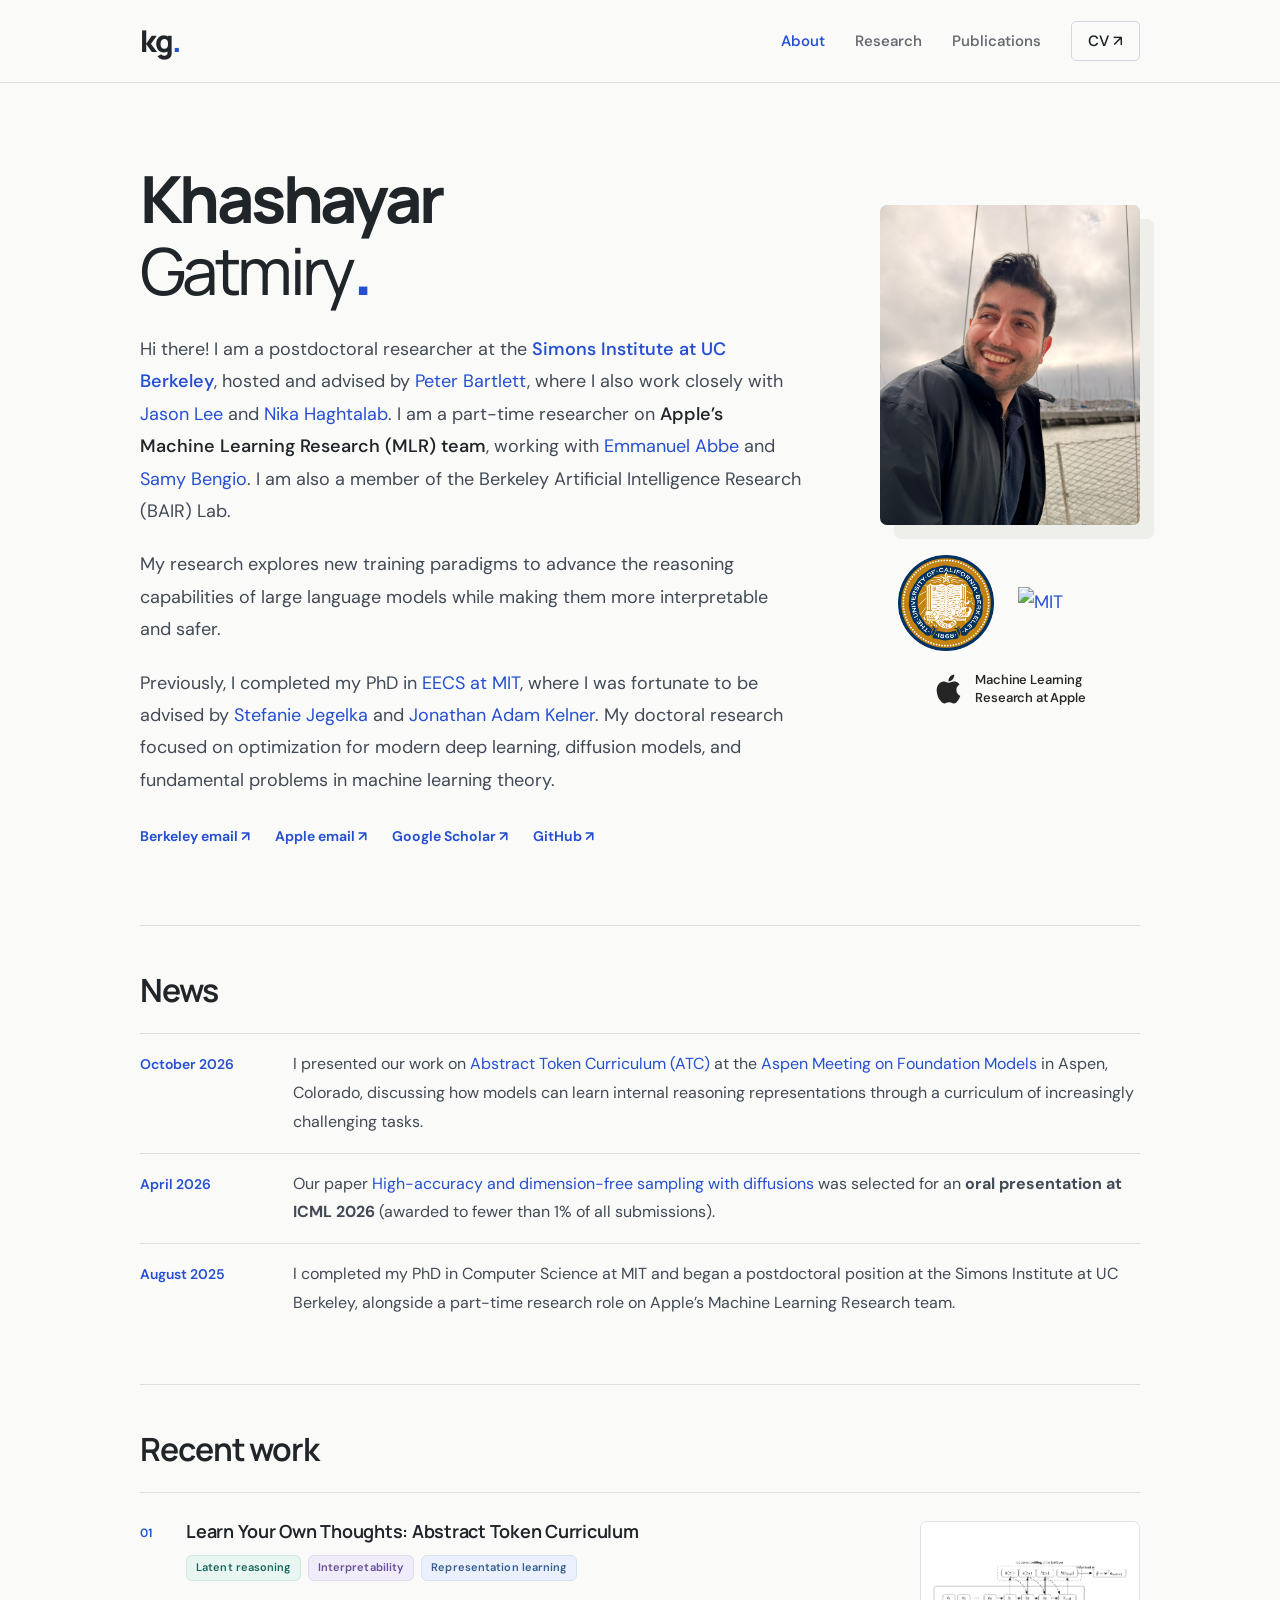
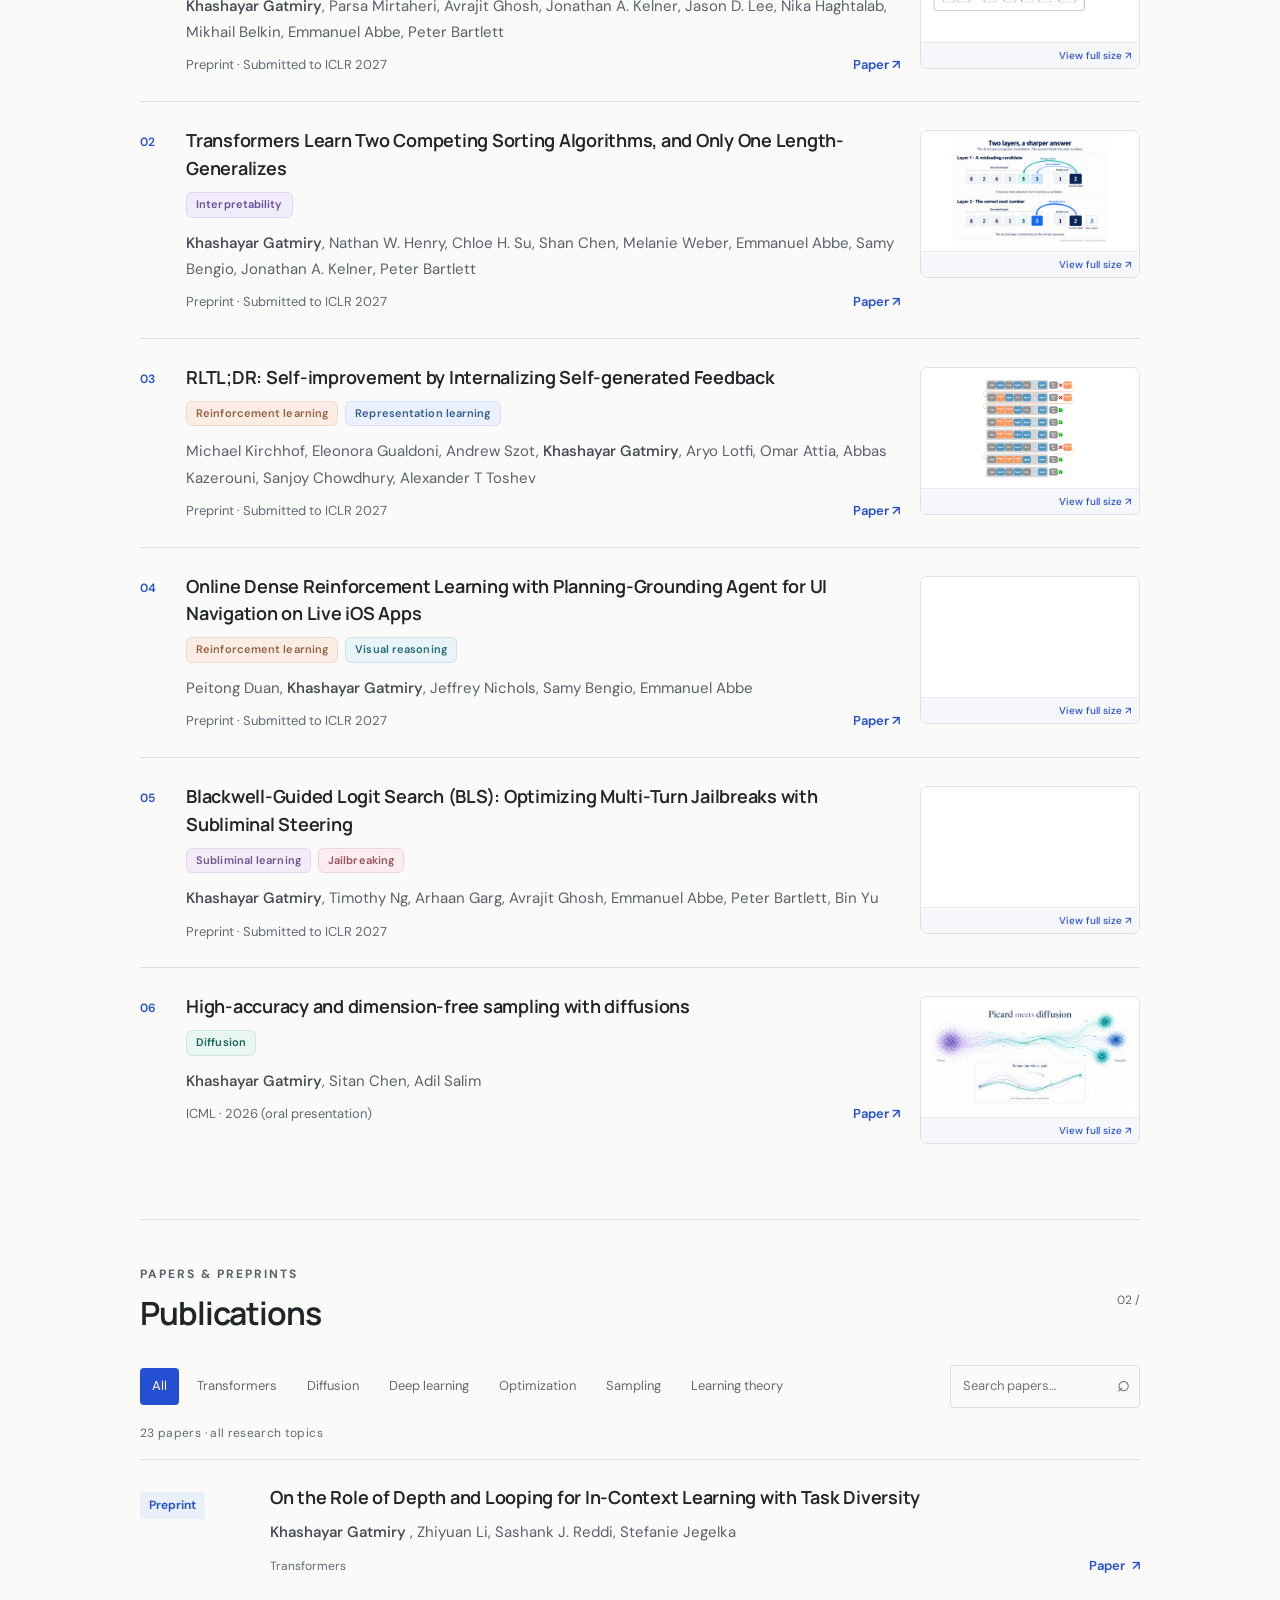
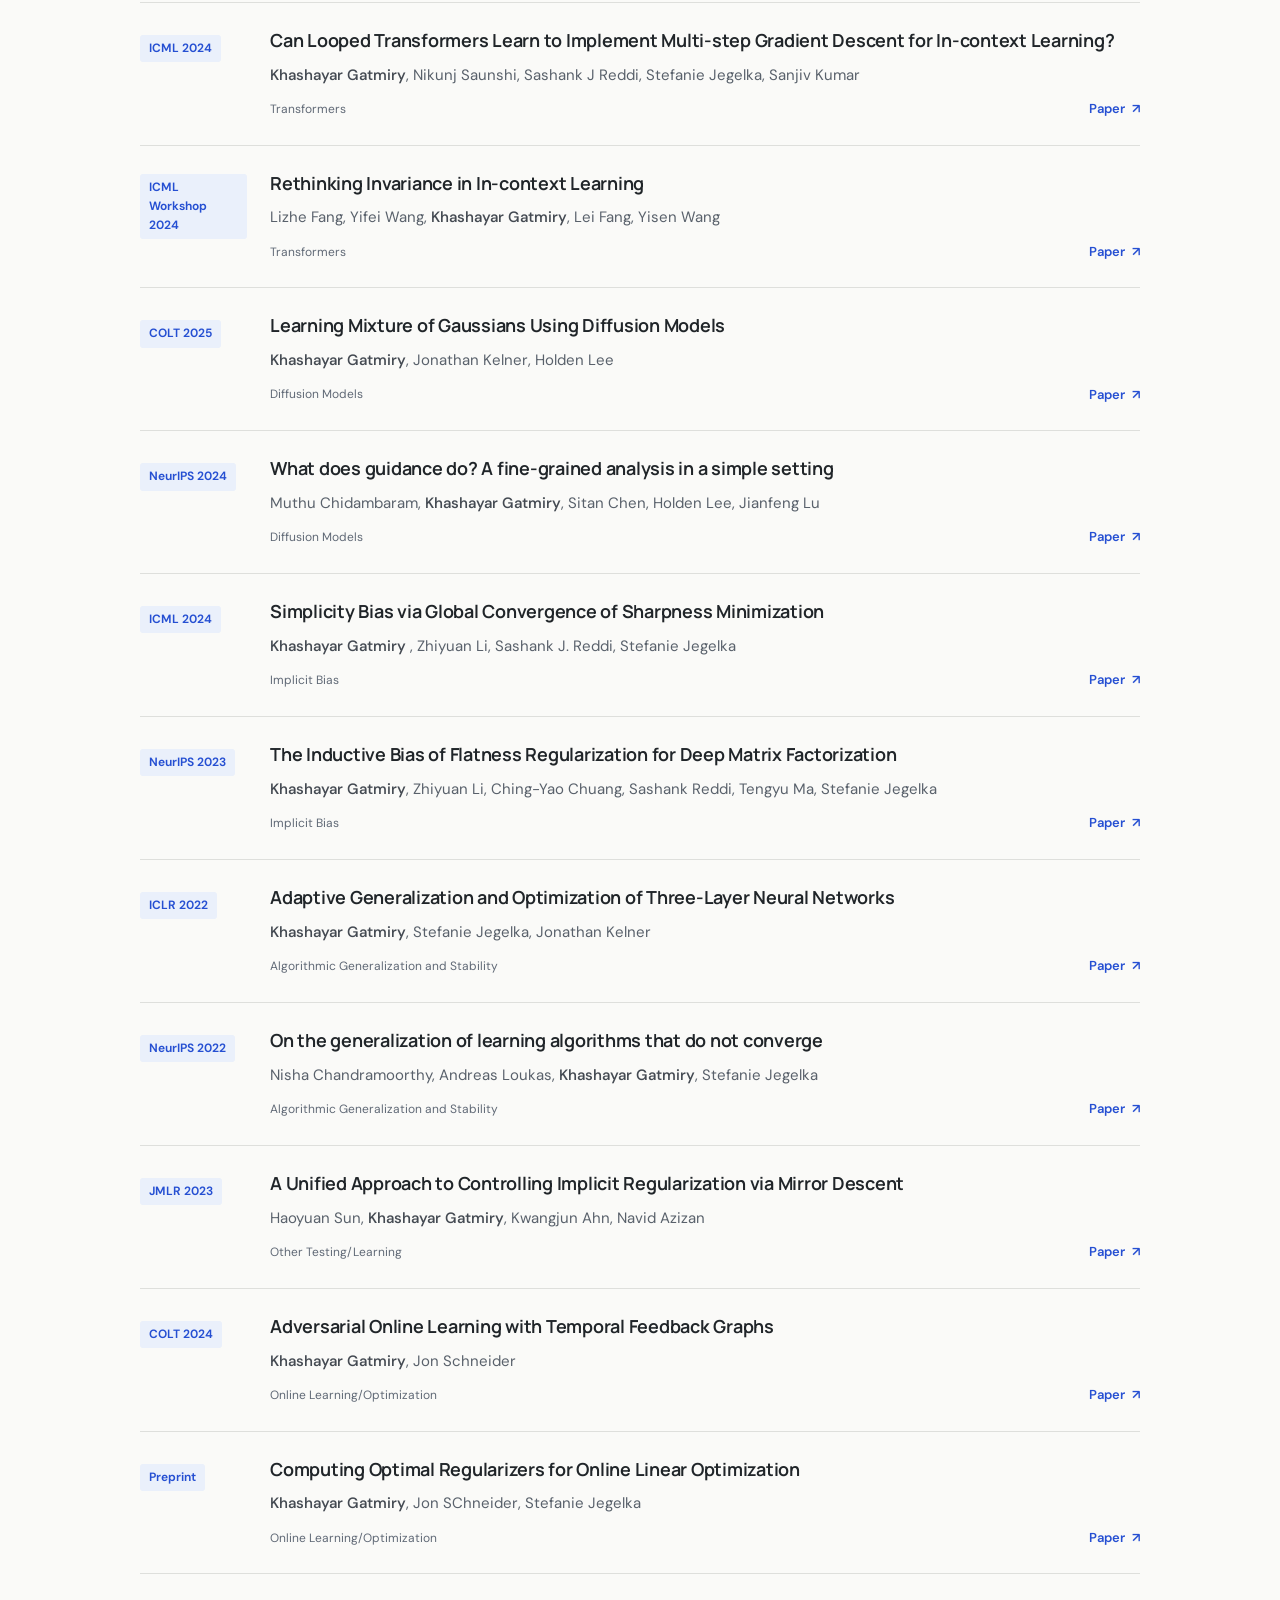
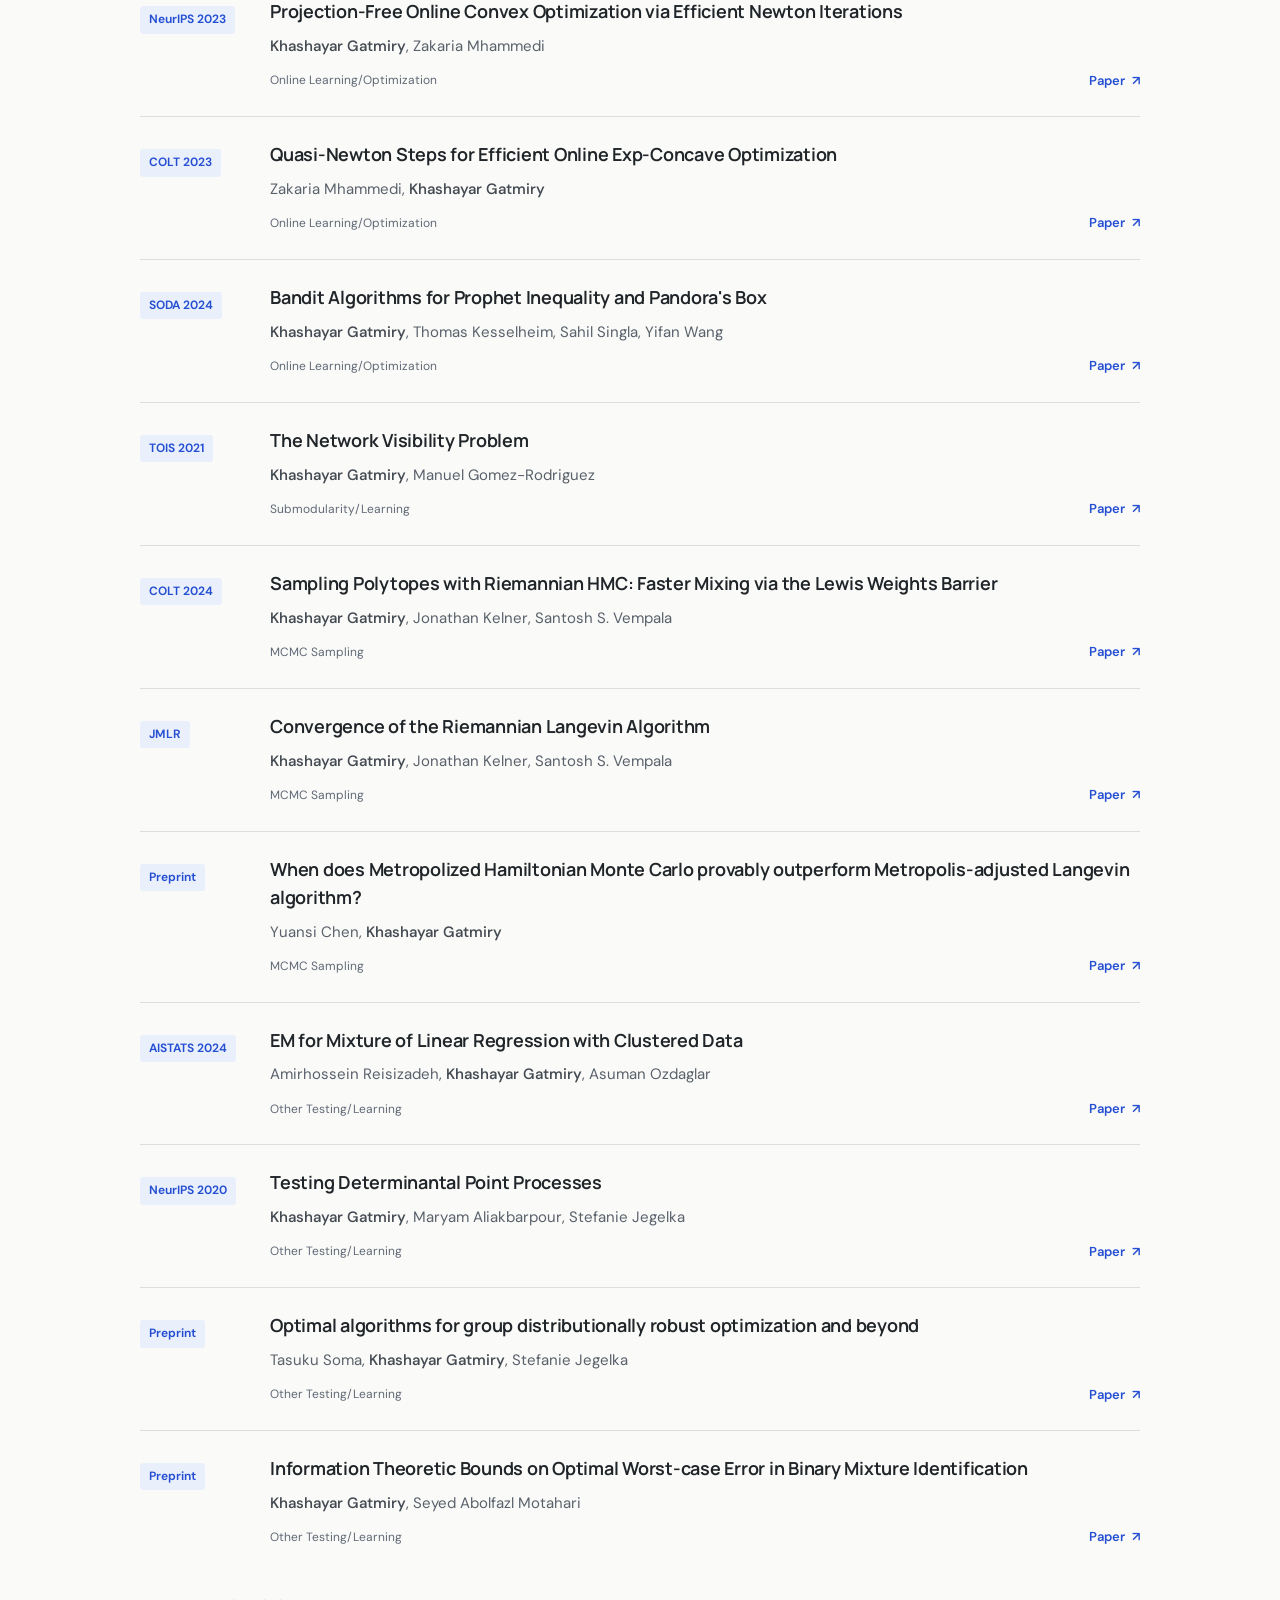
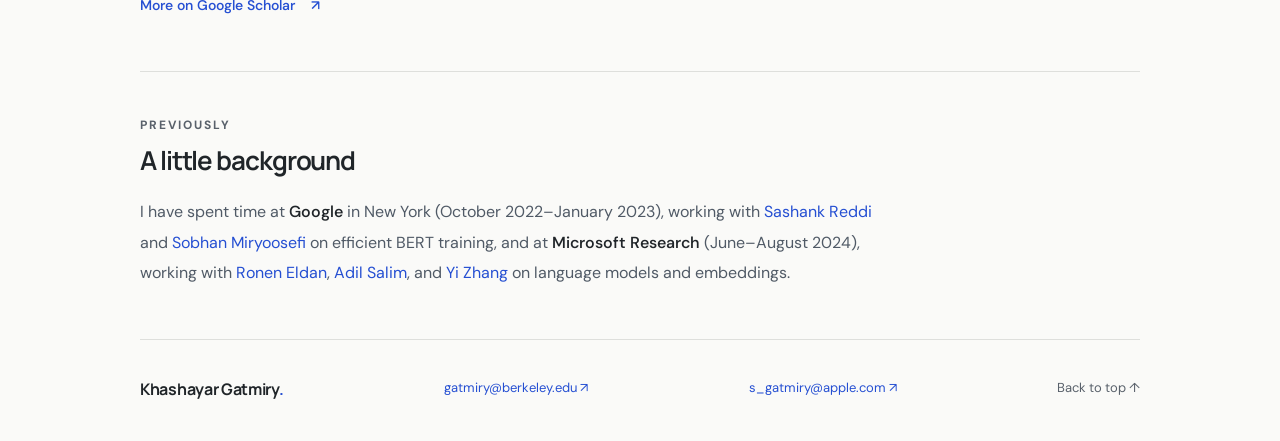
==== index.html @ f987fa4f "Use uploaded Berkeley seal with MIT and Apple affiliation logos" ====
<!doctype html>
<html lang="en"><head><meta charset="utf-8"><meta name="viewport" content="width=device-width,initial-scale=1"><title>Khashayar Gatmiry — Research</title><meta name="description" content="Khashayar Gatmiry — research in deep learning, transformers, sampling, and optimization."><meta name="theme-color" content="#fafaf8"><meta property="og:title" content="Khashayar Gatmiry"><meta property="og:description" content="Deep learning, sampling, and optimization."><meta property="og:type" content="website"><link rel="canonical" href="https://gatmiry.github.io/"><link rel="icon" href="assets/favicon.svg" type="image/svg+xml"><link rel="stylesheet" href="assets/style.css?v=20261101-berkeley-seal"><script src="assets/site.js?v=20261031-paper-dialog" defer></script></head>
<body><a class="skip" href="#main">Skip to content</a><header class="site-header"><div class="nav-wrap"><a class="wordmark" href="#about" aria-label="Khashayar Gatmiry home">kg<span>.</span></a><nav aria-label="Main navigation"><a class="nav-link active" href="#about">About</a><a class="nav-link" href="#research">Research</a><a class="nav-link" href="#publications">Publications</a><a class="cv-nav" href="pdfs/CV.pdf" target="_blank" rel="noopener">CV <span aria-hidden="true">↗</span></a></nav></div></header>
<main id="main"><section class="intro" id="about"><div class="intro-copy"><h1>Khashayar<br><span>Gatmiry</span><span class="name-dot">.</span></h1><p>Hi there! I am a postdoctoral researcher at the <strong><a href="https://simons.berkeley.edu/" target="_blank" rel="noopener">Simons Institute at UC Berkeley</a></strong>, hosted and advised by <a href="https://www.stat.berkeley.edu/~bartlett/" target="_blank" rel="noopener">Peter Bartlett</a>, where I also work closely with <a href="https://jasondlee88.github.io/" target="_blank" rel="noopener">Jason Lee</a> and <a href="https://nika-haghtalab.com/" target="_blank" rel="noopener">Nika Haghtalab</a>. I am a part-time researcher on <strong>Apple’s Machine Learning Research (MLR) team</strong>, working with <a href="https://abbelab.ai/" target="_blank" rel="noopener">Emmanuel Abbe</a> and <a href="https://bengio.abracadoudou.com/" target="_blank" rel="noopener">Samy Bengio</a>. I am also a member of the Berkeley Artificial Intelligence Research (BAIR) Lab.</p><p>My research explores new training paradigms to advance the reasoning capabilities of large language models while making them more interpretable and safer.</p><p>Previously, I completed my PhD in <a href="https://www.csail.mit.edu/">EECS at MIT</a>, where I was fortunate to be advised by <a href="https://people.csail.mit.edu/stefje/">Stefanie Jegelka</a> and <a href="https://people.csail.mit.edu/kelner/">Jonathan Adam Kelner</a>. My doctoral research focused on optimization for modern deep learning, diffusion models, and fundamental problems in machine learning theory.</p><div class="socials"><a href="mailto:gatmiry@berkeley.edu">Berkeley email ↗</a><a href="mailto:s_gatmiry@apple.com">Apple email ↗</a><a href="https://scholar.google.com/citations?user=w8XocYQAAAAJ&amp;hl=en" target="_blank" rel="noopener">Google Scholar ↗</a><a href="https://github.com/gatmiry" target="_blank" rel="noopener">GitHub ↗</a></div></div><aside class="portrait-block"><div class="portrait-frame"><img src="assets/portrait-new.jpeg" alt="Khashayar Gatmiry" width="1536" height="2048" fetchpriority="high"></div><div class="affiliation-logos" aria-label="Research affiliations"><div class="academic-logos"><a class="affiliation-berkeley-seal" href="https://www.berkeley.edu/" target="_blank" rel="noopener" aria-label="University of California, Berkeley"><img src="assets/berkeley-seal.png" alt="University of California, Berkeley seal" loading="lazy" decoding="async"></a><a class="affiliation-mit" href="https://www.mit.edu/" target="_blank" rel="noopener" aria-label="Massachusetts Institute of Technology"><img src="https://brand.mit.edu/sites/default/files/2023-08/MIT-logo-downloads.png" alt="MIT" loading="lazy" decoding="async"></a></div><a class="affiliation-apple" href="https://machinelearning.apple.com/" target="_blank" rel="noopener" aria-label="Apple Machine Learning Research"><svg aria-hidden="true" viewBox="0 0 24 24"><path d="M12.152 6.896c-.948 0-2.415-1.078-3.96-1.04-2.04.027-3.91 1.183-4.961 3.014-2.117 3.675-.546 9.103 1.519 12.09 1.013 1.454 2.208 3.09 3.792 3.039 1.52-.065 2.09-.987 3.935-.987 1.831 0 2.35.987 3.96.948 1.637-.026 2.676-1.48 3.676-2.948 1.156-1.688 1.636-3.325 1.662-3.415-.039-.013-3.182-1.221-3.22-4.857-.026-3.04 2.48-4.494 2.597-4.559-1.429-2.09-3.623-2.324-4.39-2.376-2-.156-3.675 1.09-4.61 1.09zM15.53 3.83c.843-1.012 1.4-2.427 1.245-3.83-1.207.052-2.662.805-3.532 1.818-.78.896-1.454 2.338-1.273 3.714 1.338.104 2.715-.688 3.559-1.701"/></svg><span>Machine Learning<br>Research at Apple</span></a></div></aside></section>
<section id="news" class="publications-section news-section" aria-labelledby="news-title"><div class="section-heading"><h2 id="news-title">News</h2></div><ul class="news-list"><li><time datetime="2026-10">October 2026</time><p>I presented our work on <a href="https://arxiv.org/abs/2609.19717" target="_blank" rel="noopener">Abstract Token Curriculum (ATC)</a> at the <a href="https://math.mit.edu/~rigollet/Aspen26/" target="_blank" rel="noopener">Aspen Meeting on Foundation Models</a> in Aspen, Colorado, discussing how models can learn internal reasoning representations through a curriculum of increasingly challenging tasks.</p></li><li><time datetime="2026-04">April 2026</time><p>Our paper <a href="https://arxiv.org/abs/2601.10708" target="_blank" rel="noopener">High-accuracy and dimension-free sampling with diffusions</a> was selected for an <strong>oral presentation at ICML 2026</strong> (awarded to fewer than 1% of all submissions).</p></li><li><time datetime="2025-08">August 2025</time><p>I completed my PhD in Computer Science at MIT and began a postdoctoral position at the Simons Institute at UC Berkeley, alongside a part-time research role on Apple’s Machine Learning Research team.</p></li></ul></section>
<section id="recent-work" class="publications-section recent-work" aria-labelledby="recent-title"><div class="section-heading"><h2 id="recent-title">Recent work</h2></div><div class="recent-list"><article class="recent-item recent-item-with-figure"><span class="recent-number" aria-hidden="true">01</span><div><h3><a href="https://arxiv.org/abs/2609.19717" target="_blank" rel="noopener">Learn Your Own Thoughts: Abstract Token Curriculum</a></h3><ul class="research-tags" aria-label="Research topics"><li class="research-tag research-tag-latent">Latent reasoning</li><li class="research-tag research-tag-interpretability">Interpretability</li><li class="research-tag research-tag-representation">Representation learning</li></ul><p class="authors"><strong>Khashayar Gatmiry</strong>, Parsa Mirtaheri, Avrajit Ghosh, Jonathan A. Kelner, Jason D. Lee, Nika Haghtalab, Mikhail Belkin, Emmanuel Abbe, Peter Bartlett</p><div class="paper-meta"><span>Preprint · Submitted to ICLR 2027</span><a class="paper-link" href="https://arxiv.org/abs/2609.19717" target="_blank" rel="noopener" aria-label="Read Learn Your Own Thoughts: Abstract Token Curriculum">Paper ↗</a></div></div><figure class="recent-figure"><a data-paper-dialog="atc-dialog" aria-haspopup="dialog" aria-controls="atc-dialog" class="recent-figure-link" href="assets/papers/atc-overview.png" target="_blank" rel="noopener" aria-label="Expand the Abstract Token Curriculum diagram and read the abstract"><img src="assets/papers/atc-overview.png" alt="Abstract Token Curriculum architecture: input embeddings feed a sequence of abstract tokens, with last-layer hidden embeddings passed between reasoning steps and a final linear prediction head." width="1772" height="514" loading="lazy" decoding="async"></a><figcaption><span>Abstract Token Curriculum · Method overview</span><a data-paper-dialog="atc-dialog" aria-haspopup="dialog" aria-controls="atc-dialog" href="assets/papers/atc-overview.png" target="_blank" rel="noopener">View full size ↗</a></figcaption></figure></article>
<article class="recent-item recent-item-with-figure"><span class="recent-number" aria-hidden="true">02</span><div><h3><a href="https://arxiv.org/abs/2610.26974" target="_blank" rel="noopener">Transformers Learn Two Competing Sorting Algorithms, and Only One Length-Generalizes</a></h3><ul class="research-tags" aria-label="Research topics"><li class="research-tag research-tag-interpretability">Interpretability</li></ul><p class="authors"><strong>Khashayar Gatmiry</strong>, Nathan W. Henry, Chloe H. Su, Shan Chen, Melanie Weber, Emmanuel Abbe, Samy Bengio, Jonathan A. Kelner, Peter Bartlett</p><div class="paper-meta"><span>Preprint · Submitted to ICLR 2027</span><a class="paper-link" href="https://arxiv.org/abs/2610.26974" target="_blank" rel="noopener" aria-label="Read Transformers Learn Two Competing Sorting Algorithms, and Only One Length-Generalizes">Paper ↗</a></div></div><figure class="recent-figure"><a class="recent-figure-link" href="assets/papers/sorting-attention.png" data-paper-dialog="sorting-dialog" aria-haspopup="dialog" aria-controls="sorting-dialog" aria-label="Expand the sorting attention illustration and read about this work"><img src="assets/papers/sorting-attention.png" width="1536" height="1024" loading="lazy" decoding="async" alt="Two-layer sorting attention: the first layer favors 5 while also attending to 3; the second layer concentrates on 3, the correct next number."></a><figcaption><a href="assets/papers/sorting-attention.png" data-paper-dialog="sorting-dialog" aria-haspopup="dialog" aria-controls="sorting-dialog">View full size ↗</a></figcaption></figure></article>
<article class="recent-item recent-item-with-figure"><span class="recent-number" aria-hidden="true">03</span><div><h3><a href="https://arxiv.org/abs/2609.37633" target="_blank" rel="noopener">RLTL;DR: Self-improvement by Internalizing Self-generated Feedback</a></h3><ul class="research-tags" aria-label="Research topics"><li class="research-tag research-tag-rl">Reinforcement learning</li><li class="research-tag research-tag-representation">Representation learning</li></ul><p class="authors">Michael Kirchhof, Eleonora Gualdoni, Andrew Szot, <strong>Khashayar Gatmiry</strong>, Aryo Lotfi, Omar Attia, Abbas Kazerouni, Sanjoy Chowdhury, Alexander T Toshev</p><div class="paper-meta"><span>Preprint · Submitted to ICLR 2027</span><a class="paper-link" href="https://arxiv.org/abs/2609.37633" target="_blank" rel="noopener" aria-label="Read RLTL;DR: Self-improvement by Internalizing Self-generated Feedback">Paper ↗</a></div></div><figure class="recent-figure"><a class="recent-figure-link" href="assets/papers/rltldr-overview.png" data-paper-dialog="rltldr-dialog" aria-haspopup="dialog" aria-controls="rltldr-dialog" aria-label="Expand the RLTL;DR figure and read about this work"><img src="assets/papers/rltldr-overview.png" width="1224" height="1274" loading="lazy" decoding="async" alt="An agent retries a task, writes short insights after failed attempts, reuses those insights, and eventually succeeds without them."></a><figcaption><a href="assets/papers/rltldr-overview.png" data-paper-dialog="rltldr-dialog" aria-haspopup="dialog" aria-controls="rltldr-dialog">View full size ↗</a></figcaption></figure></article>
<article class="recent-item recent-item-with-figure"><span class="recent-number" aria-hidden="true">04</span><div><h3><a href="https://arxiv.org/abs/2610.39264" target="_blank" rel="noopener">Online Dense Reinforcement Learning with Planning-Grounding Agent for UI Navigation on Live iOS Apps</a></h3><ul class="research-tags" aria-label="Research topics"><li class="research-tag research-tag-rl">Reinforcement learning</li><li class="research-tag research-tag-visual">Visual reasoning</li></ul><p class="authors">Peitong Duan, <strong>Khashayar Gatmiry</strong>, Jeffrey Nichols, Samy Bengio, Emmanuel Abbe</p><div class="paper-meta"><span>Preprint · Submitted to ICLR 2027</span><a class="paper-link" href="https://arxiv.org/abs/2610.39264" target="_blank" rel="noopener" aria-label="Read Online Dense Reinforcement Learning with Planning-Grounding Agent for UI Navigation on Live iOS Apps">Paper ↗</a></div></div><figure class="recent-figure"><a class="recent-figure-link" href="assets/papers/uinavbench-success-rates.webp" data-paper-dialog="uinav-dialog" aria-haspopup="dialog" aria-controls="uinav-dialog" aria-label="Expand the UINavBench chart and read about UI Navigation"><img src="assets/papers/uinavbench-success-rates.webp" width="1774" height="887" loading="lazy" decoding="async" alt="UINavBench success rates: SFT 16.7%, terminal-only PPO 17.6%, dense-reward PPO 25.5%, and GiGPPO 30.4%, alongside external baselines."></a><figcaption><a href="assets/papers/uinavbench-success-rates.webp" data-paper-dialog="uinav-dialog" aria-haspopup="dialog" aria-controls="uinav-dialog">View full size ↗</a></figcaption></figure></article>
<article class="recent-item recent-item-with-figure"><span class="recent-number" aria-hidden="true">05</span><div><h3>Blackwell-Guided Logit Search (BLS): Optimizing Multi-Turn Jailbreaks with Subliminal Steering</h3><ul class="research-tags" aria-label="Research topics"><li class="research-tag research-tag-subliminal">Subliminal learning</li><li class="research-tag research-tag-jailbreaking">Jailbreaking</li></ul><p class="authors"><strong>Khashayar Gatmiry</strong>, Timothy Ng, Arhaan Garg, Avrajit Ghosh, Emmanuel Abbe, Peter Bartlett, Bin Yu</p><div class="paper-meta"><span>Preprint · Submitted to ICLR 2027</span></div></div><figure class="recent-figure"><a class="recent-figure-link" href="assets/papers/bls-overview.webp" data-paper-dialog="bls-dialog" aria-haspopup="dialog" aria-controls="bls-dialog" aria-label="Expand the BLS illustration and read about this work"><img src="assets/papers/bls-overview.webp" width="1672" height="941" loading="lazy" decoding="async" alt="Blackwell-Guided Logit Search overview: candidate sentences, target-model logit probes, adaptive selection across objectives, and conversation construction."></a><figcaption><a href="assets/papers/bls-overview.webp" data-paper-dialog="bls-dialog" aria-haspopup="dialog" aria-controls="bls-dialog">View full size ↗</a></figcaption></figure></article><article class="recent-item recent-item-with-figure"><span class="recent-number" aria-hidden="true">06</span><div><h3><a href="https://arxiv.org/abs/2601.10708" target="_blank" rel="noopener">High-accuracy and dimension-free sampling with diffusions</a></h3><ul class="research-tags" aria-label="Research topics"><li class="research-tag research-tag-latent">Diffusion</li></ul><p class="authors"><strong>Khashayar Gatmiry</strong>, Sitan Chen, Adil Salim</p><div class="paper-meta"><span>ICML · 2026 (oral presentation)</span><a class="paper-link" href="https://arxiv.org/abs/2601.10708" target="_blank" rel="noopener">Paper ↗</a></div></div><figure class="recent-figure"><a class="recent-figure-link" href="assets/papers/picard-diffusion.webp" data-paper-dialog="picard-dialog" aria-haspopup="dialog" aria-controls="picard-dialog" aria-label="Expand the Picard diffusion illustration and read about this work"><img src="assets/papers/picard-diffusion.webp" width="1774" height="887" loading="lazy" decoding="async" alt="Picard meets diffusion: noise evolves toward samples, with an inset illustrating iterative refinement of a path using low-degree polynomial collocation."></a><figcaption><a href="assets/papers/picard-diffusion.webp" data-paper-dialog="picard-dialog" aria-haspopup="dialog" aria-controls="picard-dialog">View full size ↗</a></figcaption></figure></article></div></section>
<!-- Research interests temporarily hidden
<section id="research" class="research-section"><div class="section-heading"><div><p class="eyebrow">WHAT I WORK ON</p><h2>Research interests</h2></div><span class="section-number" aria-hidden="true">01 /</span></div><div class="interests"><a href="#publications" data-filter-link="Transformers"><span class="interest-num">01</span><h3>Transformers &amp;<br>in-context learning</h3><p>Depth, looping, and the algorithms learned by language models.</p><span class="interest-arrow" aria-hidden="true">↗</span></a><a href="#publications" data-filter-link="Deep learning"><span class="interest-num">02</span><h3>Optimization &amp;<br>learning theory</h3><p>Implicit bias, generalization, and the geometry of training.</p><span class="interest-arrow" aria-hidden="true">↗</span></a><a href="#publications" data-filter-link="Diffusion"><span class="interest-num">03</span><h3>Sampling &amp;<br>diffusion models</h3><p>Efficient algorithms for sampling and generative modeling.</p><span class="interest-arrow" aria-hidden="true">↗</span></a></div></section>
-->
<section id="publications" class="publications-section"><div class="section-heading"><div><p class="eyebrow">PAPERS &amp; PREPRINTS</p><h2>Publications</h2></div><span class="section-number" aria-hidden="true">02 /</span></div><div class="publication-toolbar"><div class="filters" role="group" aria-label="Filter publications by research topic"><button type="button" data-filter="All" aria-pressed="true">All</button><button type="button" data-filter="Transformers" aria-pressed="false">Transformers</button><button type="button" data-filter="Diffusion" aria-pressed="false">Diffusion</button><button type="button" data-filter="Deep learning" aria-pressed="false">Deep learning</button><button type="button" data-filter="Optimization" aria-pressed="false">Optimization</button><button type="button" data-filter="Sampling" aria-pressed="false">Sampling</button><button type="button" data-filter="Learning theory" aria-pressed="false">Learning theory</button></div><label class="search-label"><span class="sr-only">Search publications</span><input type="search" id="paper-search" placeholder="Search papers…" autocomplete="off"><span aria-hidden="true">⌕</span></label></div><p id="result-count" class="result-count" aria-live="polite">23 papers · organized by research topic</p><div class="paper-list"><article class="paper" data-topic="Transformers"><div class="paper-venue"><span>Preprint</span></div><div><h3><a href="https://arxiv.org/abs/2410.21698" target="_blank" rel="noopener">On the Role of Depth and Looping for In-Context Learning with Task Diversity</a></h3><p class="authors"><strong>Khashayar Gatmiry</strong> , Zhiyuan Li, Sashank J. Reddi, Stefanie Jegelka</p><div class="paper-meta"><span>Transformers</span><a class="paper-link" href="https://arxiv.org/abs/2410.21698" target="_blank" rel="noopener" aria-label="Read On the Role of Depth and Looping for In-Context Learning with Task Diversity">Paper <span aria-hidden="true">↗</span></a></div></div></article>
<article class="paper" data-topic="Transformers"><div class="paper-venue"><span>ICML 2024</span></div><div><h3><a href="https://arxiv.org/abs/2410.08292" target="_blank" rel="noopener">Can Looped Transformers Learn to Implement Multi-step Gradient Descent for In-context Learning?</a></h3><p class="authors"><strong>Khashayar Gatmiry</strong>, Nikunj Saunshi, Sashank J Reddi, Stefanie Jegelka, Sanjiv Kumar</p><div class="paper-meta"><span>Transformers</span><a class="paper-link" href="https://arxiv.org/abs/2410.08292" target="_blank" rel="noopener" aria-label="Read Can Looped Transformers Learn to Implement Multi-step Gradient Descent for In-context Learning?">Paper <span aria-hidden="true">↗</span></a></div></div></article>
<article class="paper" data-topic="Transformers"><div class="paper-venue"><span>ICML Workshop 2024</span></div><div><h3><a href="https://openreview.net/pdf?id=xSDqxxILWg" target="_blank" rel="noopener">Rethinking Invariance in In-context Learning</a></h3><p class="authors">Lizhe Fang, Yifei Wang, <strong>Khashayar Gatmiry</strong>, Lei Fang, Yisen Wang</p><div class="paper-meta"><span>Transformers</span><a class="paper-link" href="https://openreview.net/pdf?id=xSDqxxILWg" target="_blank" rel="noopener" aria-label="Read Rethinking Invariance in In-context Learning">Paper <span aria-hidden="true">↗</span></a></div></div></article>
<article class="paper" data-topic="Diffusion" data-hide-from-all="true" hidden><div class="paper-venue"><span>ICML 2026</span></div><div><h3><a href="https://arxiv.org/abs/2601.10708" target="_blank" rel="noopener">High-accuracy and dimension-free sampling with diffusions</a></h3><p class="authors"><strong>Khashayar Gatmiry</strong>, Sitan Chen, Adil Salim</p><div class="paper-meta"><span>Diffusion Models</span><a class="paper-link" href="https://arxiv.org/abs/2601.10708" target="_blank" rel="noopener">Paper ↗</a></div></div></article>
<article class="paper" data-topic="Diffusion"><div class="paper-venue"><span>COLT 2025</span></div><div><h3><a href="https://arxiv.org/abs/2404.18869" target="_blank" rel="noopener">Learning Mixture of Gaussians Using Diffusion Models</a></h3><p class="authors"><strong>Khashayar Gatmiry</strong>, Jonathan Kelner, Holden Lee</p><div class="paper-meta"><span>Diffusion Models</span><a class="paper-link" href="https://arxiv.org/abs/2404.18869" target="_blank" rel="noopener" aria-label="Read Learning Mixture of Gaussians Using Diffusion Models">Paper <span aria-hidden="true">↗</span></a></div></div></article>
<article class="paper" data-topic="Diffusion"><div class="paper-venue"><span>NeurIPS 2024</span></div><div><h3><a href="https://www.arxiv.org/abs/2409.13074" target="_blank" rel="noopener">What does guidance do? A fine-grained analysis in a simple setting</a></h3><p class="authors">Muthu Chidambaram, <strong>Khashayar Gatmiry</strong>, Sitan Chen, Holden Lee, Jianfeng Lu</p><div class="paper-meta"><span>Diffusion Models</span><a class="paper-link" href="https://www.arxiv.org/abs/2409.13074" target="_blank" rel="noopener" aria-label="Read What does guidance do? A fine-grained analysis in a simple setting">Paper <span aria-hidden="true">↗</span></a></div></div></article>
<article class="paper" data-topic="Deep learning"><div class="paper-venue"><span>ICML 2024</span></div><div><h3><a href="https://proceedings.mlr.press/v235/gatmiry24a.html" target="_blank" rel="noopener">Simplicity Bias via Global Convergence of Sharpness Minimization</a></h3><p class="authors"><strong>Khashayar Gatmiry</strong> , Zhiyuan Li, Sashank J. Reddi, Stefanie Jegelka</p><div class="paper-meta"><span>Implicit Bias</span><a class="paper-link" href="https://proceedings.mlr.press/v235/gatmiry24a.html" target="_blank" rel="noopener" aria-label="Read Simplicity Bias via Global Convergence of Sharpness Minimization">Paper <span aria-hidden="true">↗</span></a></div></div></article>
<article class="paper" data-topic="Deep learning"><div class="paper-venue"><span>NeurIPS 2023</span></div><div><h3><a href="https://arxiv.org/abs/2306.13239" target="_blank" rel="noopener">The Inductive Bias of Flatness Regularization for Deep Matrix Factorization</a></h3><p class="authors"><strong>Khashayar Gatmiry</strong>, Zhiyuan Li, Ching-Yao Chuang, Sashank Reddi, Tengyu Ma, Stefanie Jegelka</p><div class="paper-meta"><span>Implicit Bias</span><a class="paper-link" href="https://arxiv.org/abs/2306.13239" target="_blank" rel="noopener" aria-label="Read The Inductive Bias of Flatness Regularization for Deep Matrix Factorization">Paper <span aria-hidden="true">↗</span></a></div></div></article>
<article class="paper" data-topic="Deep learning"><div class="paper-venue"><span>ICLR 2022</span></div><div><h3><a href="https://par.nsf.gov/biblio/10406731-adaptive-generalization-optimization-three-layer-neural-networks" target="_blank" rel="noopener">Adaptive Generalization and Optimization of Three-Layer Neural Networks</a></h3><p class="authors"><strong>Khashayar Gatmiry</strong>, Stefanie Jegelka, Jonathan Kelner</p><div class="paper-meta"><span>Algorithmic Generalization and Stability</span><a class="paper-link" href="https://par.nsf.gov/biblio/10406731-adaptive-generalization-optimization-three-layer-neural-networks" target="_blank" rel="noopener" aria-label="Read Adaptive Generalization and Optimization of Three-Layer Neural Networks">Paper <span aria-hidden="true">↗</span></a></div></div></article>
<article class="paper" data-topic="Deep learning"><div class="paper-venue"><span>NeurIPS 2022</span></div><div><h3><a href="https://openreview.net/forum?id=4tGggvizjd8" target="_blank" rel="noopener">On the generalization of learning algorithms that do not converge</a></h3><p class="authors">Nisha Chandramoorthy, Andreas Loukas, <strong>Khashayar Gatmiry</strong>, Stefanie Jegelka</p><div class="paper-meta"><span>Algorithmic Generalization and Stability</span><a class="paper-link" href="https://openreview.net/forum?id=4tGggvizjd8" target="_blank" rel="noopener" aria-label="Read On the generalization of learning algorithms that do not converge">Paper <span aria-hidden="true">↗</span></a></div></div></article>
<article class="paper" data-topic="Deep learning"><div class="paper-venue"><span>JMLR 2023</span></div><div><h3><a href="https://arxiv.org/abs/2306.13853" target="_blank" rel="noopener">A Unified Approach to Controlling Implicit Regularization via Mirror Descent</a></h3><p class="authors">Haoyuan Sun, <strong>Khashayar Gatmiry</strong>, Kwangjun Ahn, Navid Azizan</p><div class="paper-meta"><span>Other Testing/Learning</span><a class="paper-link" href="https://arxiv.org/abs/2306.13853" target="_blank" rel="noopener" aria-label="Read A Unified Approach to Controlling Implicit Regularization via Mirror Descent">Paper <span aria-hidden="true">↗</span></a></div></div></article>
<article class="paper" data-topic="Optimization"><div class="paper-venue"><span>COLT 2024</span></div><div><h3><a href="https://proceedings.mlr.press/v247/gatmiry24b.html" target="_blank" rel="noopener">Adversarial Online Learning with Temporal Feedback Graphs</a></h3><p class="authors"><strong>Khashayar Gatmiry</strong>, Jon Schneider</p><div class="paper-meta"><span>Online Learning/Optimization</span><a class="paper-link" href="https://proceedings.mlr.press/v247/gatmiry24b.html" target="_blank" rel="noopener" aria-label="Read Adversarial Online Learning with Temporal Feedback Graphs">Paper <span aria-hidden="true">↗</span></a></div></div></article>
<article class="paper" data-topic="Optimization"><div class="paper-venue"><span>Preprint</span></div><div><h3><a href="https://arxiv.org/abs/2410.17336" target="_blank" rel="noopener">Computing Optimal Regularizers for Online Linear Optimization</a></h3><p class="authors"><strong>Khashayar Gatmiry</strong>, Jon SChneider, Stefanie Jegelka</p><div class="paper-meta"><span>Online Learning/Optimization</span><a class="paper-link" href="https://arxiv.org/abs/2410.17336" target="_blank" rel="noopener" aria-label="Read Computing Optimal Regularizers for Online Linear Optimization">Paper <span aria-hidden="true">↗</span></a></div></div></article>
<article class="paper" data-topic="Optimization"><div class="paper-venue"><span>NeurIPS 2023</span></div><div><h3><a href="https://arxiv.org/abs/2306.11121" target="_blank" rel="noopener">Projection-Free Online Convex Optimization via Efficient Newton Iterations</a></h3><p class="authors"><strong>Khashayar Gatmiry</strong>, Zakaria Mhammedi</p><div class="paper-meta"><span>Online Learning/Optimization</span><a class="paper-link" href="https://arxiv.org/abs/2306.11121" target="_blank" rel="noopener" aria-label="Read Projection-Free Online Convex Optimization via Efficient Newton Iterations">Paper <span aria-hidden="true">↗</span></a></div></div></article>
<article class="paper" data-topic="Optimization"><div class="paper-venue"><span>COLT 2023</span></div><div><h3><a href="https://proceedings.mlr.press/v195/mhammedi23a.html" target="_blank" rel="noopener">Quasi-Newton Steps for Efficient Online Exp-Concave Optimization</a></h3><p class="authors">Zakaria Mhammedi, <strong>Khashayar Gatmiry</strong></p><div class="paper-meta"><span>Online Learning/Optimization</span><a class="paper-link" href="https://proceedings.mlr.press/v195/mhammedi23a.html" target="_blank" rel="noopener" aria-label="Read Quasi-Newton Steps for Efficient Online Exp-Concave Optimization">Paper <span aria-hidden="true">↗</span></a></div></div></article>
<article class="paper" data-topic="Optimization"><div class="paper-venue"><span>SODA 2024</span></div><div><h3><a href="https://arxiv.org/abs/2211.08586" target="_blank" rel="noopener">Bandit Algorithms for Prophet Inequality and Pandora&#x27;s Box</a></h3><p class="authors"><strong>Khashayar Gatmiry</strong>, Thomas Kesselheim, Sahil Singla, Yifan Wang</p><div class="paper-meta"><span>Online Learning/Optimization</span><a class="paper-link" href="https://arxiv.org/abs/2211.08586" target="_blank" rel="noopener" aria-label="Read Bandit Algorithms for Prophet Inequality and Pandora&#x27;s Box">Paper <span aria-hidden="true">↗</span></a></div></div></article>
<article class="paper" data-topic="Optimization"><div class="paper-venue"><span>TOIS 2021</span></div><div><h3><a href="https://dl.acm.org/doi/abs/10.1145/3460475" target="_blank" rel="noopener">The Network Visibility Problem</a></h3><p class="authors"><strong>Khashayar Gatmiry</strong>, Manuel Gomez-Rodriguez</p><div class="paper-meta"><span>Submodularity/Learning</span><a class="paper-link" href="https://dl.acm.org/doi/abs/10.1145/3460475" target="_blank" rel="noopener" aria-label="Read The Network Visibility Problem">Paper <span aria-hidden="true">↗</span></a></div></div></article>
<article class="paper" data-topic="Sampling"><div class="paper-venue"><span>COLT 2024</span></div><div><h3><a href="https://proceedings.mlr.press/v247/gatmiry24a/gatmiry24a.pdf" target="_blank" rel="noopener">Sampling Polytopes with Riemannian HMC: Faster Mixing via the Lewis Weights Barrier</a></h3><p class="authors"><strong>Khashayar Gatmiry</strong>, Jonathan Kelner, Santosh S. Vempala</p><div class="paper-meta"><span>MCMC Sampling</span><a class="paper-link" href="https://proceedings.mlr.press/v247/gatmiry24a/gatmiry24a.pdf" target="_blank" rel="noopener" aria-label="Read Sampling Polytopes with Riemannian HMC: Faster Mixing via the Lewis Weights Barrier">Paper <span aria-hidden="true">↗</span></a></div></div></article>
<article class="paper" data-topic="Sampling"><div class="paper-venue"><span>JMLR</span></div><div><h3><a href="https://arxiv.org/abs/2204.10818" target="_blank" rel="noopener">Convergence of the Riemannian Langevin Algorithm</a></h3><p class="authors"><strong>Khashayar Gatmiry</strong>, Jonathan Kelner, Santosh S. Vempala</p><div class="paper-meta"><span>MCMC Sampling</span><a class="paper-link" href="https://arxiv.org/abs/2204.10818" target="_blank" rel="noopener" aria-label="Read Convergence of the Riemannian Langevin Algorithm">Paper <span aria-hidden="true">↗</span></a></div></div></article>
<article class="paper" data-topic="Sampling"><div class="paper-venue"><span>Preprint</span></div><div><h3><a href="https://arxiv.org/abs/2304.04724" target="_blank" rel="noopener">When does Metropolized Hamiltonian Monte Carlo provably outperform Metropolis-adjusted Langevin algorithm?</a></h3><p class="authors">Yuansi Chen, <strong>Khashayar Gatmiry</strong></p><div class="paper-meta"><span>MCMC Sampling</span><a class="paper-link" href="https://arxiv.org/abs/2304.04724" target="_blank" rel="noopener" aria-label="Read When does Metropolized Hamiltonian Monte Carlo provably outperform Metropolis-adjusted Langevin algorithm?">Paper <span aria-hidden="true">↗</span></a></div></div></article>
<article class="paper" data-topic="Learning theory"><div class="paper-venue"><span>AISTATS 2024</span></div><div><h3><a href="https://proceedings.mlr.press/v238/reisizadeh24a.html" target="_blank" rel="noopener">EM for Mixture of Linear Regression with Clustered Data</a></h3><p class="authors">Amirhossein Reisizadeh, <strong>Khashayar Gatmiry</strong>, Asuman Ozdaglar</p><div class="paper-meta"><span>Other Testing/Learning</span><a class="paper-link" href="https://proceedings.mlr.press/v238/reisizadeh24a.html" target="_blank" rel="noopener" aria-label="Read EM for Mixture of Linear Regression with Clustered Data">Paper <span aria-hidden="true">↗</span></a></div></div></article>
<article class="paper" data-topic="Learning theory"><div class="paper-venue"><span>NeurIPS 2020</span></div><div><h3><a href="https://arxiv.org/abs/2008.03650" target="_blank" rel="noopener">Testing Determinantal Point Processes</a></h3><p class="authors"><strong>Khashayar Gatmiry</strong>, Maryam Aliakbarpour, Stefanie Jegelka</p><div class="paper-meta"><span>Other Testing/Learning</span><a class="paper-link" href="https://arxiv.org/abs/2008.03650" target="_blank" rel="noopener" aria-label="Read Testing Determinantal Point Processes">Paper <span aria-hidden="true">↗</span></a></div></div></article>
<article class="paper" data-topic="Learning theory"><div class="paper-venue"><span>Preprint</span></div><div><h3><a href="https://arxiv.org/abs/2212.13669" target="_blank" rel="noopener">Optimal algorithms for group distributionally robust optimization and beyond</a></h3><p class="authors">Tasuku Soma, <strong>Khashayar Gatmiry</strong>, Stefanie Jegelka</p><div class="paper-meta"><span>Other Testing/Learning</span><a class="paper-link" href="https://arxiv.org/abs/2212.13669" target="_blank" rel="noopener" aria-label="Read Optimal algorithms for group distributionally robust optimization and beyond">Paper <span aria-hidden="true">↗</span></a></div></div></article>
<article class="paper" data-topic="Learning theory"><div class="paper-venue"><span>Preprint</span></div><div><h3><a href="https://arxiv.org/abs/1811.07307" target="_blank" rel="noopener">Information Theoretic Bounds on Optimal Worst-case Error in Binary Mixture Identification</a></h3><p class="authors"><strong>Khashayar Gatmiry</strong>, Seyed Abolfazl Motahari</p><div class="paper-meta"><span>Other Testing/Learning</span><a class="paper-link" href="https://arxiv.org/abs/1811.07307" target="_blank" rel="noopener" aria-label="Read Information Theoretic Bounds on Optimal Worst-case Error in Binary Mixture Identification">Paper <span aria-hidden="true">↗</span></a></div></div></article>


</div><p class="empty" hidden>No matching papers. Try another topic or search.</p><a class="scholar-link" href="https://scholar.google.com/citations?user=w8XocYQAAAAJ&amp;hl=en" target="_blank" rel="noopener">More on Google Scholar <span aria-hidden="true">↗</span></a></section>
<section class="background" id="background"><p class="eyebrow">PREVIOUSLY</p><h2>A little background</h2><p>I have spent time at <strong>Google</strong> in New York (October 2022–January 2023), working with <a href="https://www.cs.cmu.edu/~sjakkamr/" target="_blank" rel="noopener">Sashank Reddi</a> and <a href="https://miryoosefi.github.io/" target="_blank" rel="noopener">Sobhan Miryoosefi</a> on efficient BERT training, and at <strong>Microsoft Research</strong> (June–August 2024), working with <a href="https://www.wisdom.weizmann.ac.il/~ronene/" target="_blank" rel="noopener">Ronen Eldan</a>, <a href="https://adil-salim.github.io/" target="_blank" rel="noopener">Adil Salim</a>, and <a href="https://www.yi-zhang.me/" target="_blank" rel="noopener">Yi Zhang</a> on language models and embeddings.</p></section><footer><div><a class="footer-name" href="#about">Khashayar Gatmiry<span>.</span></a></div><a href="mailto:gatmiry@berkeley.edu">gatmiry@berkeley.edu ↗</a><a href="mailto:s_gatmiry@apple.com">s_gatmiry@apple.com ↗</a><a class="back-top" href="#about">Back to top ↑</a></footer></main><dialog id="atc-dialog" class="paper-dialog" aria-labelledby="atc-dialog-title"><div class="paper-dialog-panel"><header class="paper-dialog-header"><div><p class="eyebrow">ABSTRACT TOKEN CURRICULUM</p><h2 id="atc-dialog-title" tabindex="-1">Learn Your Own Thoughts: Abstract Token Curriculum</h2></div><button class="paper-dialog-close" type="button" aria-label="Close paper preview" autofocus>×</button></header><div class="paper-dialog-image"><img src="assets/papers/atc-overview.png" width="1772" height="514" alt="Abstract Token Curriculum architecture showing abstract reasoning tokens, hidden embeddings, and the final prediction head."></div><section class="paper-dialog-abstract" aria-label="About this work"><p>Teaching a language model to reason often involves showing it worked-out solutions. We explore a different approach: give the model easier problems first, gradually make them harder, and let it develop its own internal scratchpad. We call this <strong>Abstract Token Curriculum (ATC)</strong>. The model learns from the correct answers, without being told what its intermediate steps should be.</p><p>On a task that asks whether two nodes in a graph are connected, our method reaches <strong>99.9% accuracy</strong>. It reaches 95% accuracy in <strong>51 training epochs, compared with 132</strong> for a competing method that also receives guidance on intermediate steps. In our eight-digit addition experiments, our best variant gets the entire answer right <strong>99.6% of the time</strong>, while that competing method scores 0% in the same setup.</p><p>The combination matters: on the graph task, giving the model only an easier-to-harder training schedule, or only an internal scratchpad, leaves it performing near chance.</p><div class="paper-dialog-abstract-heading"><a href="https://arxiv.org/abs/2609.19717" target="_blank" rel="noopener">Read paper ↗</a></div></section></div></dialog><dialog id="sorting-dialog" class="paper-dialog" aria-labelledby="sorting-dialog-title"><div class="paper-dialog-panel"><header class="paper-dialog-header"><div><p class="eyebrow">HOW TRANSFORMERS LEARN TO SORT</p><h2 id="sorting-dialog-title" tabindex="-1">Transformers Learn Two Competing Sorting Algorithms, and Only One Length-Generalizes</h2></div><button class="paper-dialog-close" type="button" aria-label="Close paper preview" autofocus>×</button></header><div class="paper-dialog-image"><img src="assets/papers/sorting-attention.png" width="1536" height="1024" alt="Illustrative attention pattern: layer one favors 5, but layer two selects the correct successor, 3."></div><section class="paper-dialog-abstract" aria-label="About this work"><p>Two transformers can learn to sort the same training examples almost perfectly—and still learn different algorithms. In our experiments, models trained only on lists of one fixed length settle into two distinct solutions. One effectively sorts with a single attention layer and struggles with longer lists. The other uses both layers and <strong>generalizes perfectly to the longer lists we test</strong>. Changing the initial weights can steer which solution the model learns.</p><p>Longer lists bring a subtle challenge: nearby numbers become more common. Cases that were rare during training can suddenly matter a lot. The two-layer solution divides the work between its layers, helping it handle these cases.</p><p>The illustration shows how the layers can cooperate. The first gathers a few candidates—even favoring 5 over the correct answer, 3. That information gives the second layer a narrower range to search, allowing it to focus on 3. Getting the training answers right, it turns out, can hide very different ways of solving the problem.</p><div class="paper-dialog-abstract-heading"><a href="https://arxiv.org/abs/2610.26974" target="_blank" rel="noopener">Read paper ↗</a></div></section></div></dialog><dialog id="rltldr-dialog" class="paper-dialog" aria-labelledby="rltldr-dialog-title"><div class="paper-dialog-panel"><header class="paper-dialog-header"><div><p class="eyebrow">LEARNING FROM SELF-GENERATED FEEDBACK</p><h2 id="rltldr-dialog-title" tabindex="-1">RLTL;DR: Self-improvement by Internalizing Self-generated Feedback</h2></div><button class="paper-dialog-close" type="button" aria-label="Close paper preview" autofocus>×</button></header><div class="paper-dialog-image"><img src="assets/papers/rltldr-overview.png" width="1224" height="1274" alt="RLTL;DR training loop: failed attempts produce insights that guide later attempts and are gradually internalized by the agent."></div><section class="paper-dialog-abstract" aria-label="About this work"><p>Rewarding successful attempts works well when an AI agent occasionally gets things right. But on a problem it never solves, there is little success to learn from. Our approach, <strong>RLTL;DR</strong>, gives failed attempts a more useful role: the agent reads the feedback from a checker, writes a short lesson for itself, and tries again with that lesson in mind. Training then helps it absorb those lessons so it can use them without needing the notes.</p><p>We test this on coding and tool-use problems where the starting model failed all 128 initial attempts. Standard reinforcement learning leaves first-attempt success at <strong>0–1%</strong>. Our method raises it to <strong>12–13%, even with no notes provided at test time</strong>.</p><p>Surprisingly, training on just <strong>4,000 problem-and-insight pairs</strong> recovers almost the full benefit of the larger training process. A brief lesson about what to keep in mind can carry much of the useful learning from an entire attempt.</p><div class="paper-dialog-abstract-heading"><a href="https://arxiv.org/abs/2609.37633" target="_blank" rel="noopener">Read paper ↗</a></div></section></div></dialog><dialog id="uinav-dialog" class="paper-dialog" aria-labelledby="uinav-dialog-title"><div class="paper-dialog-panel"><header class="paper-dialog-header"><div><p class="eyebrow">LEARNING TO NAVIGATE LIVE APPS</p><h2 id="uinav-dialog-title" tabindex="-1">Online Dense Reinforcement Learning with Planning-Grounding Agent for UI Navigation on Live iOS Apps</h2></div><button class="paper-dialog-close" type="button" aria-label="Close paper preview" autofocus>×</button></header><div class="paper-dialog-image"><img src="assets/papers/uinavbench-success-rates.webp" width="1774" height="887" alt="UINavBench comparison: UI-TARS 11.0%, Qwen3.8 19.6%, Gemini 3.5 Flash 28.4%, Gemini 3.1 Pro 32.4%, SFT 16.7%, terminal-only PPO 17.6%, PPO 25.5%, and GiGPPO 30.4%."></div><section class="paper-dialog-abstract" aria-label="About this work"><p>Given a task such as adding an item to a shopping cart, our <strong>8B planner</strong> reads the screenshot, task, and action history, then proposes the next step and updates its remaining plan. A separate, fixed <strong>grounding model</strong> converts that instruction into an executable action and screen coordinates. Online reinforcement learning updates the planner through interaction with live iOS apps.</p><p><strong>What earns a reward?</strong> A judge compares before-and-after screenshots against the task and proposed action: progress earns +1, failure earns 0, and acting after completion earns −2. A separate terminal judge rewards task completion. PPO learns from the resulting step-level returns, halving the weight of each successive future dense reward while keeping the terminal reward undiscounted. This limits incentives to prolong a task just to collect intermediate rewards.</p><p><strong>What does GiGPPO change?</strong> PPO’s critic estimates the return expected from a state. GiGPPO additionally supplies the critic with a visually similar state from another rollout of the same task, that neighbor’s observed return, and the screens’ perceptual-hash distance. The critic learns how to use this evidence rather than simply averaging neighboring returns.</p><p><strong>Reading the chart.</strong> At update 168, UINavBench success is 16.7% for the SFT starting model, 17.6% for terminal-only PPO, 25.5% for dense-reward PPO, and 30.4% for GiGPPO. GiGPPO is above Gemini 3.5 Flash’s 28.4% and below Gemini 3.1 Pro’s 32.4% in this comparison.</p><div class="paper-dialog-abstract-heading"><a href="https://arxiv.org/abs/2610.39264" target="_blank" rel="noopener">Read paper ↗</a></div></section></div></dialog><dialog id="picard-dialog" class="paper-dialog" aria-labelledby="picard-dialog-title"><div class="paper-dialog-panel"><header class="paper-dialog-header"><div><p class="eyebrow">PICARD MEETS DIFFUSION</p><h2 id="picard-dialog-title" tabindex="-1">High-accuracy and dimension-free sampling with diffusions</h2></div><button class="paper-dialog-close" type="button" aria-label="Close paper preview" autofocus>×</button></header><div class="paper-dialog-image"><img src="assets/papers/picard-diffusion.webp" width="1774" height="887" alt="Conceptual illustration of diffusion sampling and Picard refinement within a time window; the dots mark polynomial collocation nodes."></div><section class="paper-dialog-abstract" aria-label="About this work"><p>Diffusion sampling turns noise into data by solving a differential equation driven by the <strong>score</strong>, the gradient of a noisy distribution’s log density. Numerical error matters: earlier sampling guarantees require polynomially many iterations in the inverse target error, 1/ε.</p><p><strong>Picard iteration refines a candidate path.</strong> On each short time window, it evaluates the equation’s vector field along the current path, integrates those values, and uses the result as the next path estimate. Our solver makes this finite computation possible through <strong>polynomial collocation</strong>: evaluate at selected times, interpolate with a low-degree polynomial, and integrate that polynomial. The illustration’s inset depicts refinement within one window; the sampler chains multiple windows together.</p><p><strong>Why does this give high accuracy?</strong> We prove that the score along the reverse process admits an accurate low-degree approximation. Combined with Picard contraction, this yields iteration complexity polylogarithmic in 1/ε.</p><p>The guarantee assumes a bounded-support distribution smoothed by Gaussian noise and sufficiently accurate, regular score estimates. “Dimension-free” means dependence through the effective support radius rather than an explicit polynomial in ambient dimension; that radius can still grow with dimension. This is a theoretical sampling guarantee.</p><div class="paper-dialog-abstract-heading"><a href="https://arxiv.org/abs/2601.10708" target="_blank" rel="noopener">Read paper ↗</a></div></section></div></dialog><dialog id="bls-dialog" class="paper-dialog" aria-labelledby="bls-dialog-title"><div class="paper-dialog-panel"><header class="paper-dialog-header"><div><p class="eyebrow">BLACKWELL-GUIDED LOGIT SEARCH</p><h2 id="bls-dialog-title" tabindex="-1">Blackwell-Guided Logit Search (BLS): Optimizing Multi-Turn Jailbreaks with Subliminal Steering</h2></div><button class="paper-dialog-close" type="button" aria-label="Close paper preview" autofocus>×</button></header><div class="paper-dialog-image"><img src="assets/papers/bls-overview.webp" width="1672" height="941" alt="Conceptual BLS workflow showing vector feedback from logit probes and Blackwell approachability prioritizing unmet objectives."></div><section class="paper-dialog-abstract" aria-label="About this work"><p>How can we measure a model’s changing behavior when its replies keep looking like the same refusal? Standard automated red-teaming often generates a full response and asks another model to judge it. That is expensive, and nearly identical refusals can hide differences between candidate conversations.</p><p><strong>BLS measures those differences through next-token scores.</strong> A set of diagnostic questions produces a vector of signals about the target model’s behavior. These signals can distinguish candidate continuations without generating a full target reply for each one or calling an external judge during selection. The method builds conversations incrementally; the target still replies between completed turns, and a judge evaluates the final outcome.</p><p><strong>Why Blackwell approachability?</strong> Each diagnostic signal has a desired range. The selection rule tracks the running-average vector and gives more weight to objectives that remain furthest outside their ranges. Objectives already satisfied receive zero weight. This lets the search respond to several aspects of behavior rather than relying on one fixed score.</p><p><strong>What do the experiments show?</strong> On one hardened 72B medical-role scenario, vector BLS reaches a 37.3% break rate, compared with 7.1% for TAP and 0% for PAIR at matched attacker-token budgets. Across the reported scenario comparisons, it uses 22–37 times fewer target-generated replies; this does not eliminate the cost of logit probes. Separately, the selected scalar BLS variant reaches 61% on JailbreakBench, 74% on HarmBench, and 70% on StrongREJECT. Those benchmark results come from a different variant and include post hoc configuration selection.</p><p>The paper also finds that selecting unchanged sentences from a pretraining corpus can induce persona shifts despite little apparent connection between the sentences and the resulting behavior. These are controlled experiments on open-weight models, and BLS requires access to next-token scores. The findings highlight behavior that surface-text judgments alone can miss.</p><div class="paper-dialog-abstract-heading"><span>Manuscript · Submitted to ICLR 2027</span></div></section></div></dialog></body></html>
---- assets/style.css ----
@import url('https://fonts.googleapis.com/css2?family=DM+Sans:wght@400;450;500;550;600;650;700&family=Manrope:wght@400;500;600;650;700;750;800&display=swap');
:root{--paper:#fafaf8;--ink:#202529;--muted:#59616b;--blue:#254fd2;--line:#dedfdc;--soft:#f0f2f8}*{box-sizing:border-box}html{scroll-behavior:smooth;scroll-padding-top:105px}body{margin:0;background:var(--paper);color:var(--ink);font:18px/1.75 'DM Sans',system-ui,sans-serif;-webkit-font-smoothing:antialiased}a{color:var(--blue);text-decoration:none;text-underline-offset:4px}a:hover{text-decoration:underline}button,input{font:inherit}button,a,input{outline-offset:5px}::selection{background:#dce5ff}h1,h2,h3,p{margin-top:0}h1,h2,h3{font-family:Manrope,system-ui,sans-serif}main,.nav-wrap{max-width:1080px;margin:auto;padding:0 40px}.site-header{border-bottom:1px solid var(--line);position:sticky;top:0;z-index:5;background:rgba(250,250,248,.96);backdrop-filter:blur(16px)}.nav-wrap{height:82px;display:flex;align-items:center;justify-content:space-between}.wordmark{font:800 30px/1 Manrope,system-ui;letter-spacing:-2px;color:var(--ink)}.wordmark span{color:var(--blue)}nav{display:flex;align-items:center;gap:30px}nav a{font-size:15px;font-weight:550;color:#656a70}nav a.active{color:var(--blue)}nav .cv-nav{border:1px solid #d3d7df;padding:6px 16px;border-radius:5px;color:var(--ink)}.intro{padding:80px 0 76px;display:grid;grid-template-columns:minmax(0,1fr) 260px;gap:78px;align-items:start}.eyebrow{font-size:12px;font-weight:700;letter-spacing:2px;color:var(--muted);margin-bottom:21px}h1{font-size:65px;font-weight:750;letter-spacing:-3.6px;line-height:1.1;margin:0 0 27px}h1>span:not(.name-dot){font-weight:450}.name-dot{color:var(--blue)}.lead{font-size:23px;line-height:1.5;font-weight:450;color:#3d434b;letter-spacing:-.35px;margin-bottom:23px}.intro-copy>p:not(.eyebrow):not(.lead){font-size:18px;line-height:1.8;color:#414a55;margin-bottom:21px}.intro-copy strong{font-weight:550;color:var(--ink)}.socials{display:flex;gap:25px;margin-top:28px;font-size:14px;font-weight:650}.portrait-block{margin-top:42px}.portrait-frame{border-radius:7px;overflow:hidden;background:#e8e9e4;box-shadow:14px 14px 0 #eeefeb}.portrait-frame img{width:100%;height:320px;object-fit:cover;object-position:50% 35%;display:block}.portrait-caption{display:flex;justify-content:space-between;color:var(--muted);font-size:13px;line-height:1.65;margin-top:28px}.caption-mark{color:var(--blue);font-size:27px;line-height:1}.research-section{border-top:1px solid var(--line);padding:45px 0 55px}.section-heading{display:flex;align-items:center;justify-content:space-between;margin-bottom:30px}.section-heading .eyebrow{margin-bottom:8px}h2{font-size:32px;font-weight:650;line-height:1.3;letter-spacing:-1.1px;margin-bottom:0}.section-number{font:12px 'DM Sans',sans-serif;color:#606976}.interests{display:grid;grid-template-columns:repeat(3,1fr);gap:30px}.interests>a{border-top:2px solid #cbd5ed;padding:20px 0 0;position:relative;color:var(--ink);transition:border-color .2s}.interests>a:hover{border-color:var(--blue);text-decoration:none}.interest-num{font-size:12px;color:var(--blue);font-weight:650}.interests h3{font-size:19px;line-height:1.5;font-weight:650;letter-spacing:-.3px;margin:11px 0}.interests p{font-size:15px;line-height:1.75;color:var(--muted);max-width:250px;margin-bottom:0}.interest-arrow{position:absolute;right:2px;top:18px;font-size:22px;color:var(--blue)}.publications-section{padding:44px 0 50px;border-top:1px solid var(--line)}.publication-toolbar{display:flex;flex-wrap:wrap;gap:14px;align-items:center;justify-content:space-between;margin:28px 0 15px}.filters{display:flex;flex-wrap:wrap;gap:6px}.filters button{font-size:13px;color:#656a70;border:1px solid transparent;padding:6px 11px;border-radius:4px;background:transparent;cursor:pointer;white-space:nowrap}.filters button[aria-pressed=true]{background:var(--blue);color:white}.filters button:hover:not([aria-pressed=true]){background:#eaece8}.search-label{position:relative;flex-shrink:0}.search-label input{width:190px;border:1px solid var(--line);background:transparent;border-radius:4px;padding:9px 32px 9px 12px;font-size:13px;color:var(--ink)}.search-label>span:last-child{position:absolute;right:10px;top:0px;font-size:22px;color:var(--muted);pointer-events:none}.result-count{font-size:12px;letter-spacing:.35px;color:#606976;margin-bottom:15px}.paper{display:grid;grid-template-columns:107px minmax(0,1fr);gap:23px;border-top:1px solid var(--line);padding:24px 0}.paper[hidden]{display:none}.paper-venue{padding-top:4px}.paper-venue span{font-size:12px;font-weight:650;line-height:1.6;display:inline-block;color:var(--blue);background:#eaf0fb;padding:4px 9px;border-radius:3px;max-width:107px}.paper h3{font-size:18px;line-height:1.55;font-weight:650;letter-spacing:-.25px;margin:0 0 7px}.paper h3 a{color:var(--ink)}.paper h3 a:hover{color:var(--blue)}.authors{font-size:15px;color:#59616b;line-height:1.75;margin-bottom:10px}.authors strong{font-weight:550;color:#444a52}.paper-meta{display:flex;align-items:center;justify-content:space-between;font-size:12px;color:#606976;gap:16px}.paper-link{font-size:13px;font-weight:600;white-space:nowrap}.paper-link span{padding-left:4px}.preprint{font-size:12px}.scholar-link{display:inline-block;font-size:14px;font-weight:550;margin-top:20px}.scholar-link span{margin-left:12px}.empty{padding:35px;color:var(--muted);text-align:center;font-size:16px}.background{border-top:1px solid var(--line);padding:43px 0 50px}.background .eyebrow{margin-bottom:8px}.background h2{font-size:26px;margin-bottom:20px}.background>p:last-child{font-size:16px;line-height:1.9;max-width:760px;color:#505a66;margin:0}.background strong{font-weight:550;color:var(--ink)}footer{border-top:1px solid var(--line);padding:35px 0 38px;display:flex;justify-content:space-between;align-items:center;gap:20px;font-size:13px}footer p{color:#606976;font-size:13px;margin:5px 0 0}.footer-name{font-family:Manrope,sans-serif;font-size:16px;font-weight:700;color:var(--ink);letter-spacing:-.3px}.footer-name span{color:var(--blue)}.back-top{color:var(--muted)}.sr-only{position:absolute;width:1px;height:1px;padding:0;margin:-1px;overflow:hidden;clip:rect(0,0,0,0);white-space:nowrap;border:0}.skip{position:fixed;left:15px;top:-70px;padding:8px 18px;background:var(--blue);color:white;z-index:10}.skip:focus{top:12px}@media(min-width:1300px){main,.nav-wrap{max-width:1120px}.intro{gap:100px;grid-template-columns:minmax(0,1fr) 280px}.portrait-frame img{height:350px}}@media(max-width:800px){main,.nav-wrap{padding-left:25px;padding-right:25px}.intro{grid-template-columns:minmax(0,1fr) 200px;gap:35px;padding-top:55px}h1{font-size:52px}.portrait-frame img{height:265px}.socials{gap:16px}.publication-toolbar{align-items:flex-start;flex-direction:column}.search-label,.search-label input{width:100%}.interests{gap:20px}.interests h3{font-size:17px}}@media(max-width:570px){.nav-wrap{height:68px}nav{gap:12px}nav a{font-size:13px}nav .cv-nav{padding:4px 9px}.wordmark{font-size:26px}.intro{grid-template-columns:1fr;gap:32px;padding:43px 0}.intro-copy .eyebrow{font-size:10px;letter-spacing:1.4px}h1{font-size:56px;margin-bottom:23px}.lead{font-size:22px}.portrait-block{margin-top:0;display:grid;grid-template-columns:135px 1fr;gap:27px;align-items:center}.portrait-frame{box-shadow:8px 8px 0 #eeefeb}.portrait-frame img{height:164px}.portrait-caption{margin:0;gap:15px;font-size:12px}.caption-mark{display:none}.research-section,.publications-section{padding:33px 0 38px}h2{font-size:28px}.interests{grid-template-columns:1fr;gap:22px}.interests>a{display:grid;grid-template-columns:25px 1fr;column-gap:15px;padding-top:16px}.interest-num{grid-row:1/3;padding-top:6px}.interests h3{font-size:18px;margin:0 0 5px}.interests h3 br{display:none}.interests p{max-width:90%;grid-column:2;font-size:14px}.interest-arrow{top:13px}.section-heading{margin-bottom:23px}.filters{gap:3px}.filters button{font-size:12px;padding:6px 8px}.paper{grid-template-columns:1fr;gap:10px;padding:22px 0}.paper-venue{padding:0}.paper-venue span{max-width:100%;font-size:11px}.paper h3{font-size:17px}.authors{font-size:13px}.paper-meta{font-size:11px}.background{padding:32px 0}.background>p:last-child{font-size:15px}footer{flex-wrap:wrap;padding:28px 0;gap:22px}footer>div{width:100%}.back-top{margin-left:auto}}@media(prefers-reduced-motion:reduce){html{scroll-behavior:auto}*{transition:none!important}}

/* News and recent publications */
.news-list{list-style:none;margin:0;padding:0}.news-list li{display:grid;grid-template-columns:125px minmax(0,1fr);gap:28px;padding:16px 0;border-top:1px solid var(--line)}.news-list time{font-size:14px;font-weight:600;color:var(--blue);padding-top:2px}.news-list p{font-size:16px;line-height:1.8;color:#414a55;margin:0}.recent-item{display:grid;grid-template-columns:38px minmax(0,1fr);gap:22px;padding:25px 0;border-top:1px solid var(--line)}.recent-number{font-size:12px;color:var(--blue);font-weight:600;padding-top:5px}.recent-item h3{font-size:18px;line-height:1.55;font-weight:650;letter-spacing:-.25px;margin:0 0 9px}.recent-item h3 a{color:var(--ink)}.recent-item h3 a:hover{color:var(--blue)}.recent-item .paper-meta{font-size:13px;line-height:1.6}.recent-work .section-heading,.news-section .section-heading{margin-bottom:22px}@media(max-width:570px){.news-list li{grid-template-columns:1fr;gap:6px;padding:18px 0}.news-list p{font-size:16px}.recent-item{grid-template-columns:25px minmax(0,1fr);gap:12px;padding:22px 0}.recent-item h3{font-size:17px}.recent-item .paper-meta{font-size:12px;flex-wrap:wrap}}

/* Optional right-hand publication thumbnails. */
.recent-item-with-figure{grid-template-columns:26px minmax(0,1fr) 220px;gap:20px;align-items:start}
.recent-item-with-figure>div{min-width:0}
.recent-figure{width:220px;max-width:220px;margin:3px 0 0;border:1px solid #dce1e8;border-radius:7px;overflow:hidden;background:#fff}
.recent-figure-link{display:flex;align-items:center;justify-content:center;height:120px;padding:8px;background:#fff}
.recent-figure-link:hover{background:#f7f9fd}
.recent-figure img{display:block;width:100%;max-width:202px;height:auto;max-height:104px;object-fit:contain}
.recent-figure figcaption{padding:5px 8px;border-top:1px solid #e7eaf0;background:#f5f7fb;font-size:10px;line-height:1.5;text-align:right}
.recent-figure figcaption>span{display:none}
.recent-figure figcaption a{font-weight:500;white-space:nowrap}
@media(max-width:700px){.recent-item-with-figure{grid-template-columns:20px minmax(0,1fr) 140px;gap:12px}.recent-item-with-figure .recent-figure{width:140px;max-width:140px}.recent-figure-link{height:85px}.recent-figure img{max-width:122px;max-height:69px}}
@media(max-width:480px){.recent-item-with-figure{grid-template-columns:20px minmax(0,1fr)}.recent-item-with-figure .recent-figure{grid-column:2;justify-self:end;margin-top:0}}

/* Native, keyboard-accessible paper preview overlay. */
.paper-dialog{width:min(1080px,calc(100vw - 64px));max-width:1080px;max-height:calc(100dvh - 64px);padding:0;border:1px solid rgba(255,255,255,.7);border-radius:16px;background:#fafaf8;color:var(--ink);box-shadow:0 30px 100px rgba(12,20,38,.3);overflow:auto;overscroll-behavior:contain}
.paper-dialog::backdrop{background:rgba(19,27,43,.68);backdrop-filter:blur(7px)}
.paper-dialog[open]{animation:paper-dialog-in .22s ease-out}
.paper-dialog[open]::backdrop{animation:paper-backdrop-in .22s ease-out}
.paper-dialog-header{position:relative;display:flex;align-items:flex-start;justify-content:space-between;gap:28px;padding:30px 36px 24px;border-bottom:1px solid var(--line)}
.paper-dialog-header .eyebrow{font-size:11px;margin:0 0 10px;color:var(--blue)}
.paper-dialog-header h2{font-size:27px;line-height:1.4;letter-spacing:-.7px;max-width:820px}
.paper-dialog-close{flex-shrink:0;width:36px;height:36px;display:grid;place-items:center;border:1px solid #d7dce4;border-radius:50%;background:#fff;color:#414a55;font-size:26px;line-height:1;cursor:pointer}
.paper-dialog-close:hover{background:#eaf0fb;color:var(--blue)}
.paper-dialog-image{padding:30px 24px;background:#fff;border-bottom:1px solid var(--line)}
.paper-dialog-image img{display:block;width:100%;height:auto;max-height:42vh;object-fit:contain}
.paper-dialog-abstract{max-width:880px;padding:30px 36px 36px;margin:auto}
.paper-dialog-abstract-heading{display:flex;justify-content:space-between;align-items:center;gap:20px;margin-bottom:20px}
.paper-dialog-abstract h3{font-size:20px;font-weight:650;margin:0;letter-spacing:-.3px}
.paper-dialog-abstract-heading>a{font-size:13px;font-weight:600;white-space:nowrap}
.paper-dialog-abstract p{font-size:17px;line-height:1.85;color:#414a55;margin:0 0 18px}
.paper-dialog-abstract p:last-child{margin-bottom:0}
@keyframes paper-dialog-in{from{opacity:0;transform:translateY(14px) scale(.97)}to{opacity:1;transform:translateY(0) scale(1)}}
@keyframes paper-backdrop-in{from{background:rgba(19,27,43,0);backdrop-filter:blur(0)}to{background:rgba(19,27,43,.68);backdrop-filter:blur(7px)}}
@media(max-width:600px){.paper-dialog{width:calc(100vw - 24px);max-height:calc(100dvh - 32px);border-radius:12px}.paper-dialog-header{padding:22px 20px 18px;gap:14px}.paper-dialog-header h2{font-size:21px}.paper-dialog-header .eyebrow{font-size:9px;letter-spacing:1.4px}.paper-dialog-close{width:32px;height:32px}.paper-dialog-image{padding:22px 10px}.paper-dialog-abstract{padding:22px 20px 26px}.paper-dialog-abstract p{font-size:16px;line-height:1.8}.paper-dialog-abstract-heading{margin-bottom:16px}}
@media(prefers-reduced-motion:reduce){.paper-dialog[open],.paper-dialog[open]::backdrop{animation:none}}

/* A sentence-length introduction needs quieter typography than section labels. */
.intro-copy > .eyebrow{font-size:15px;line-height:1.55;font-weight:500;letter-spacing:0;text-transform:none;color:var(--muted);max-width:38ch;text-wrap:balance;margin-bottom:24px}
@media(max-width:570px){.intro-copy > .eyebrow{font-size:14px;max-width:35ch;margin-bottom:20px}}

/* Compact topic labels for recent research. */
.research-tags{display:flex;flex-wrap:wrap;gap:7px;margin:0 0 12px;padding:0;list-style:none}.research-tag{display:inline-flex;align-items:center;padding:3px 9px;border:1px solid transparent;border-radius:6px;font-size:11px;line-height:1.6;font-weight:600;letter-spacing:.1px}.research-tag-latent{color:#17665d;background:#e8f5f1;border-color:#cee8df}.research-tag-interpretability{color:#65509a;background:#f0ecf9;border-color:#e0d7f1}

.research-tag-representation{color:#355c91;background:#eaf1fc;border-color:#d5e2f5}

.research-tag-length{color:#8a5b20;background:#fbf1df;border-color:#efdfbd}

.research-tag-rl{color:#936044;background:#fbede4;border-color:#f0d9c9}

.research-tag-visual{color:#286979;background:#e8f4f7;border-color:#cde5ec}

.research-tag-subliminal{color:#73528d;background:#f3ecf7;border-color:#e5d8ed}.research-tag-jailbreaking{color:#96525d;background:#faecef;border-color:#efd4db}

/* Affiliation marks beneath the portrait. */
.affiliation-logos{margin:30px 0 0;display:flex;flex-direction:column;align-items:center;gap:20px}.affiliation-logos a{display:flex;align-items:center;justify-content:center;text-decoration:none;transition:opacity .18s}.affiliation-logos a:hover{opacity:.7}.affiliation-berkeley{width:220px;max-width:100%;background:#fff;border-radius:4px;overflow:hidden}.affiliation-berkeley img{display:block;width:100%;height:auto}.affiliation-apple{gap:12px;color:#252525}.affiliation-apple svg{width:29px;height:34px;fill:currentColor;flex-shrink:0}.affiliation-apple span{font-size:13px;font-weight:550;line-height:1.35;letter-spacing:-.15px}@media(max-width:570px){.portrait-block{display:block;width:100%;max-width:280px}.portrait-frame{max-width:200px}.portrait-frame img{height:240px}.affiliation-logos{align-items:flex-start;margin-top:25px;gap:18px}.affiliation-berkeley{width:200px}.affiliation-apple{padding-left:15px}}

/* University marks, with original aspect ratios preserved. */
.academic-logos{display:flex;align-items:center;justify-content:center;gap:24px;width:100%}.affiliation-berkeley-seal{width:96px;height:96px;overflow:hidden;flex-shrink:0}.affiliation-berkeley-seal img{display:block;width:288px;max-width:none;height:96px;object-fit:fill;flex-shrink:0}.affiliation-mit{width:104px}.affiliation-mit img{display:block;width:100%;height:auto}@media(max-width:570px){.academic-logos{justify-content:flex-start;gap:18px}.affiliation-berkeley-seal{width:88px;height:88px}.affiliation-berkeley-seal img{width:264px;height:88px}.affiliation-mit{width:94px}}

.affiliation-berkeley-seal img{width:100%;height:100%;object-fit:contain;max-width:100%}
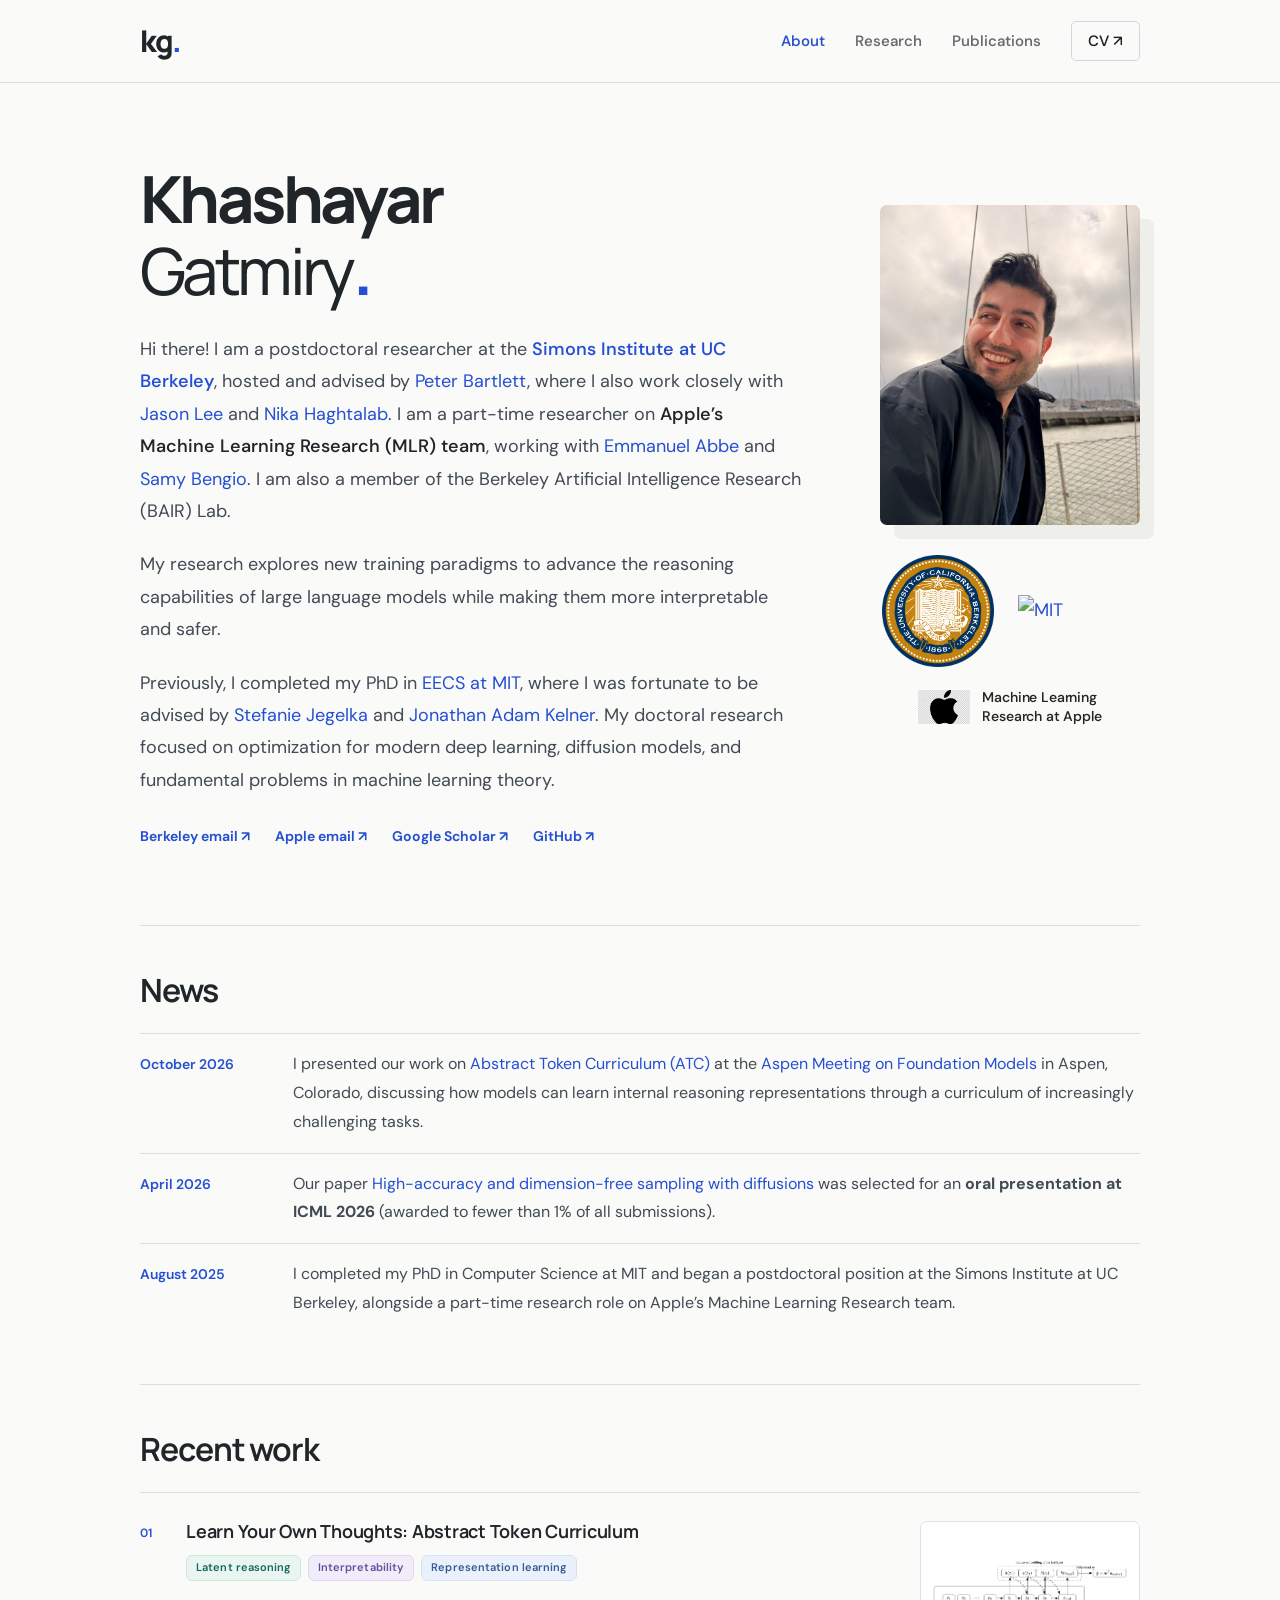
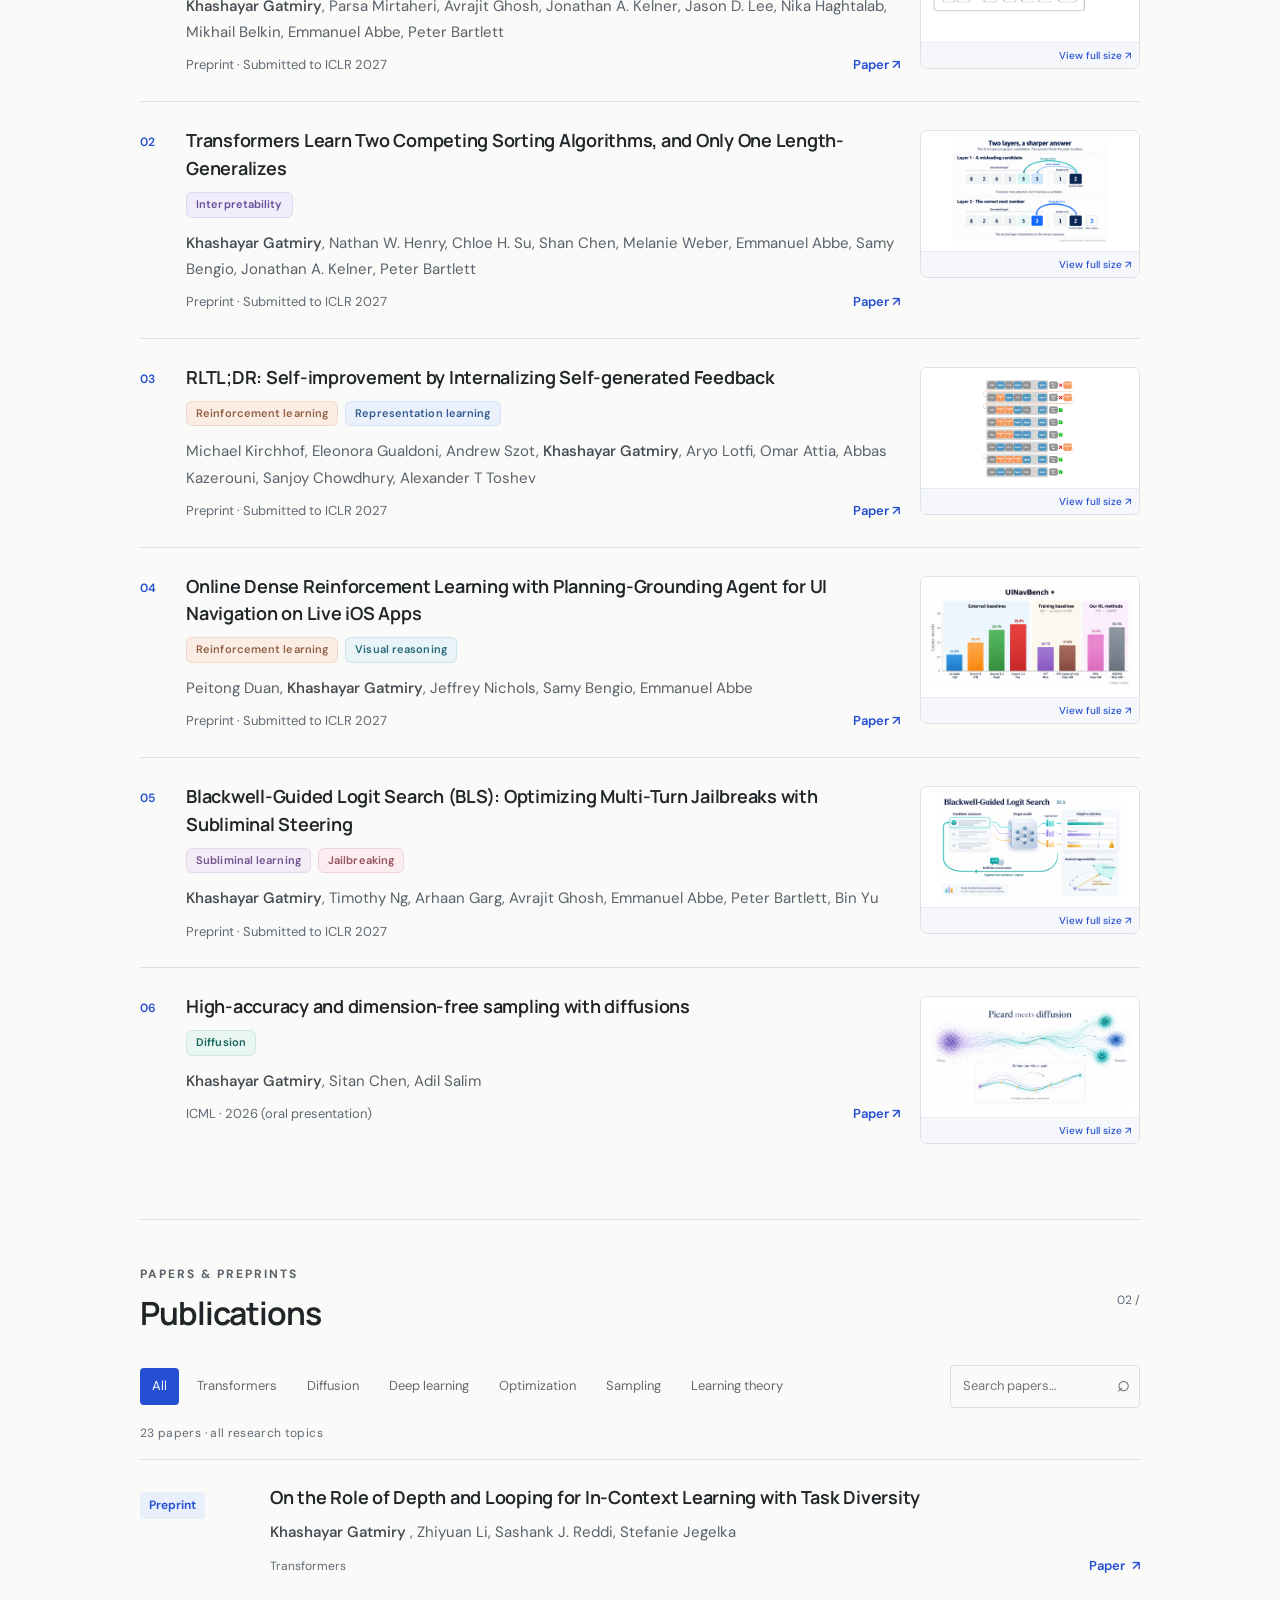
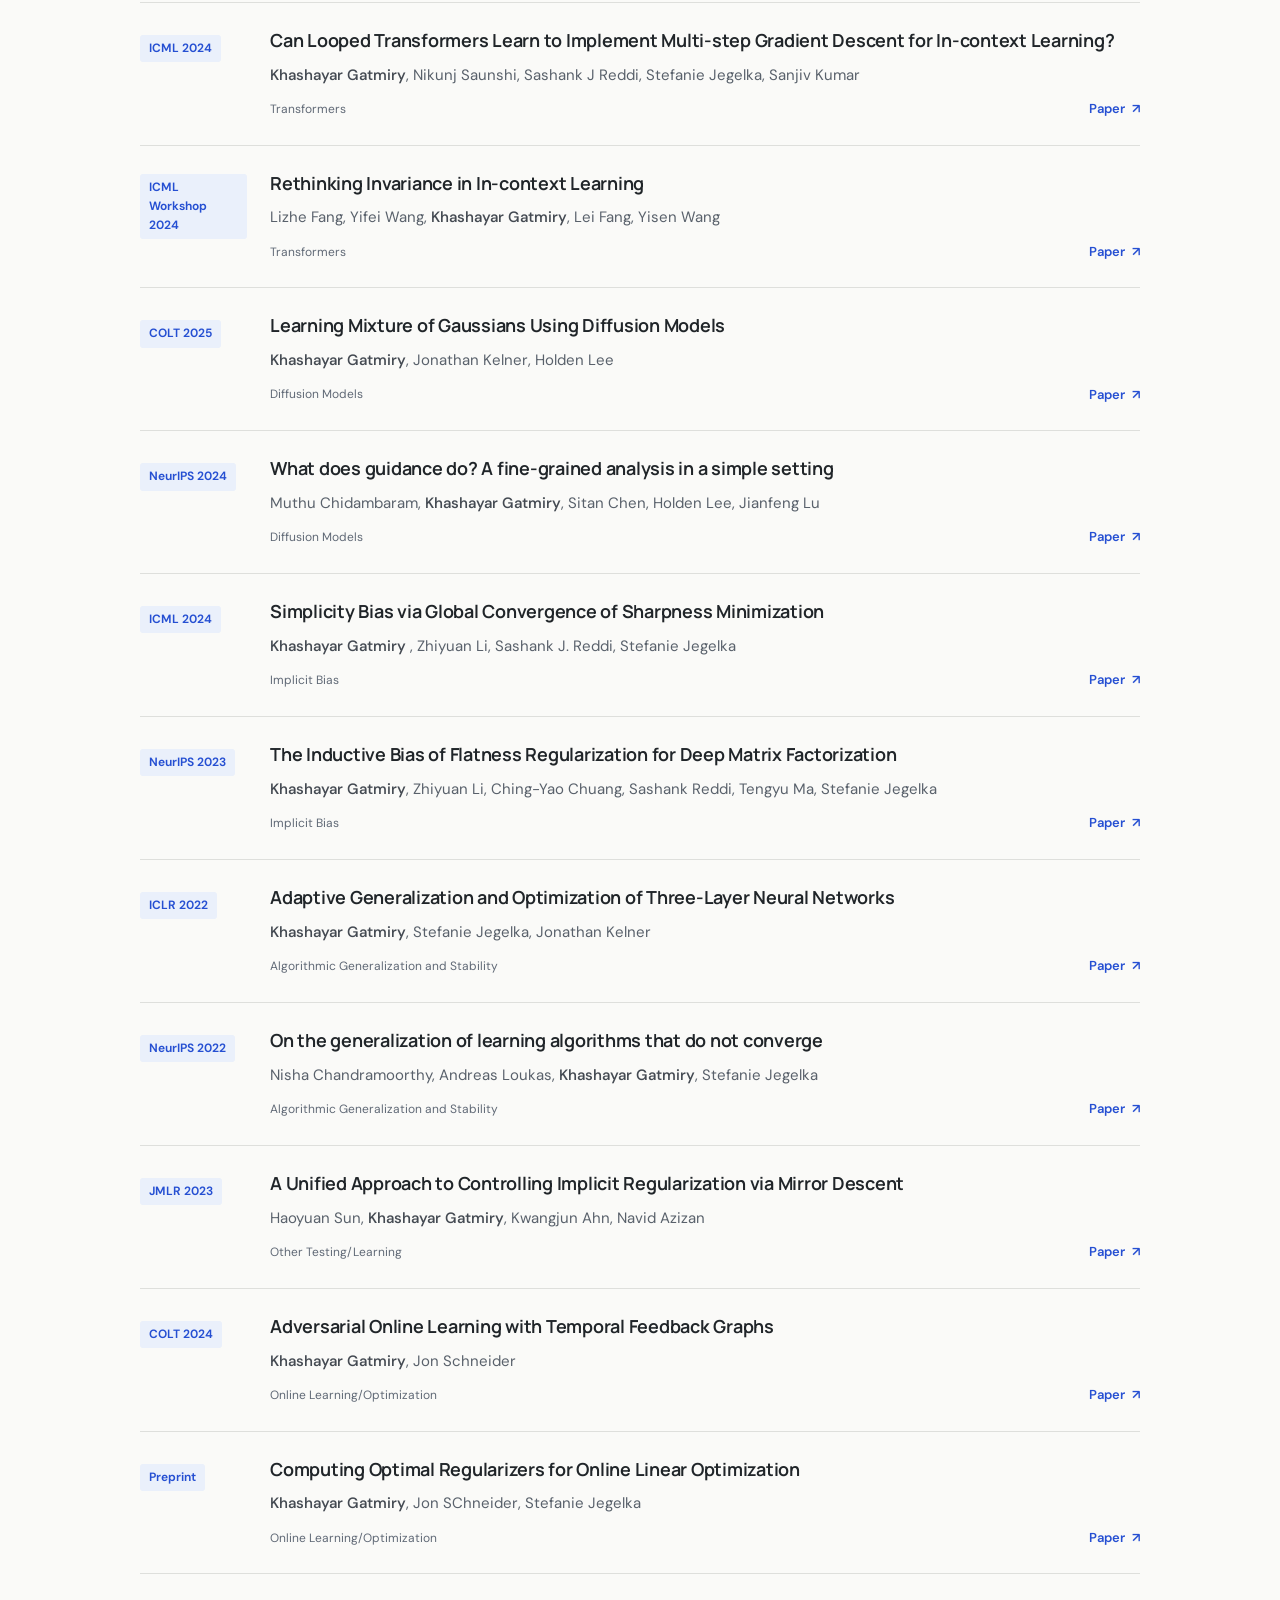
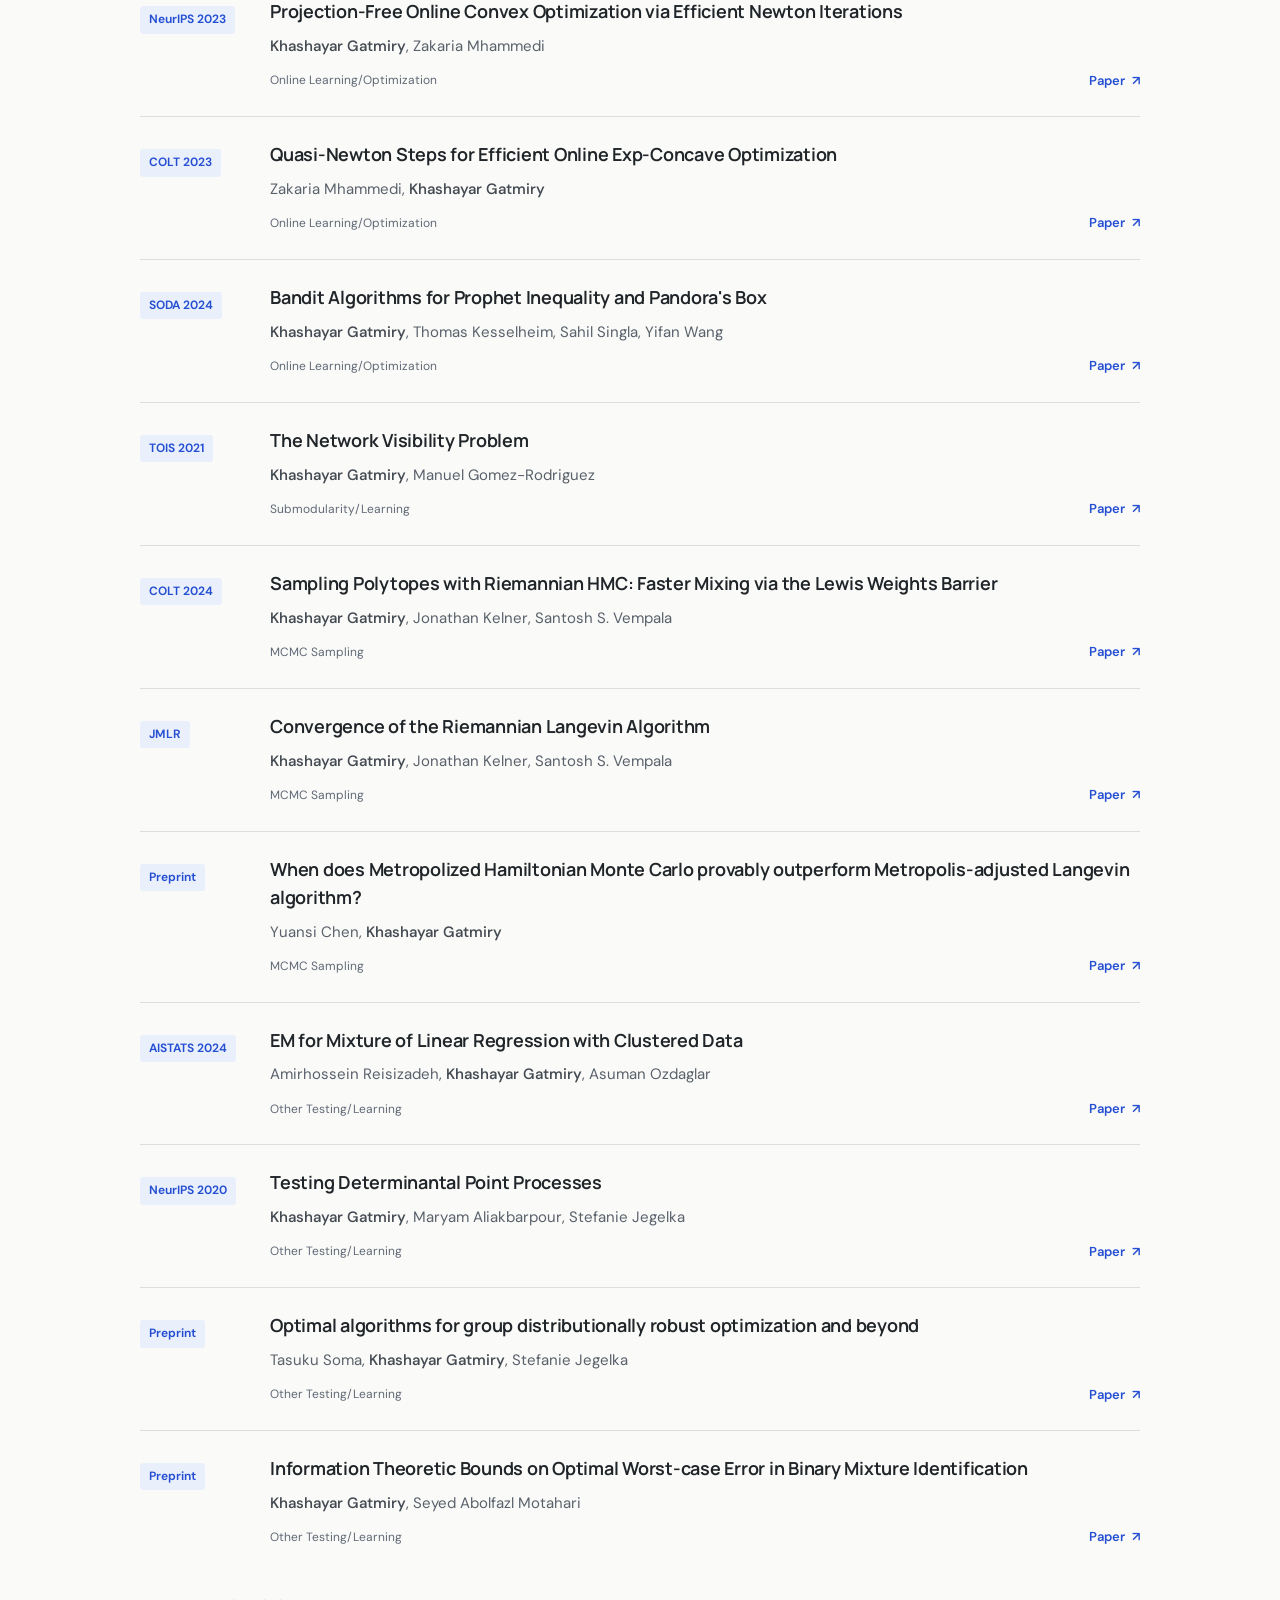
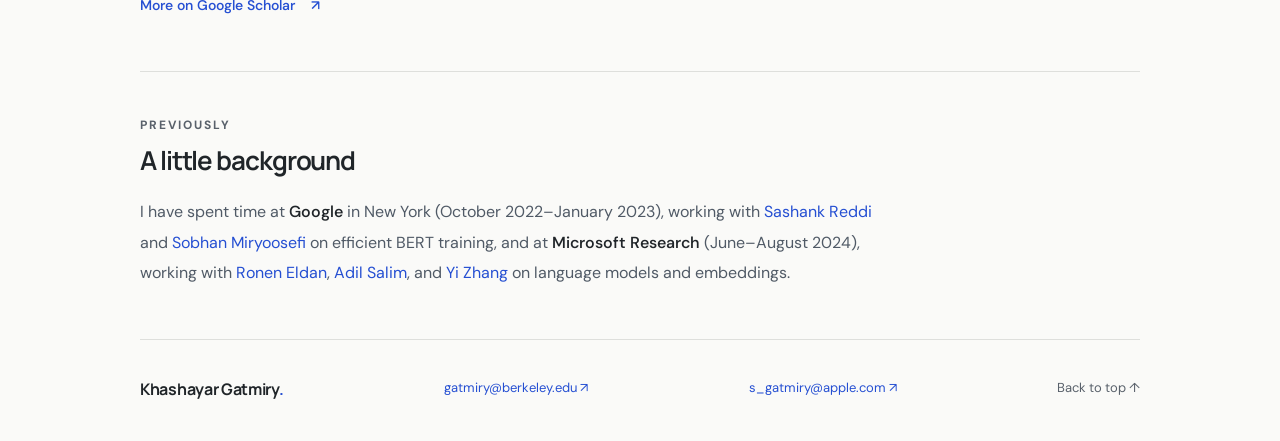
==== commit b5ff4b99: "Use uploaded Apple image and enlarge affiliation logos" ====
--- a/index.html
+++ b/index.html
@@ -1,7 +1,7 @@
 <!doctype html>
-<html lang="en"><head><meta charset="utf-8"><meta name="viewport" content="width=device-width,initial-scale=1"><title>Khashayar Gatmiry — Research</title><meta name="description" content="Khashayar Gatmiry — research in deep learning, transformers, sampling, and optimization."><meta name="theme-color" content="#fafaf8"><meta property="og:title" content="Khashayar Gatmiry"><meta property="og:description" content="Deep learning, sampling, and optimization."><meta property="og:type" content="website"><link rel="canonical" href="https://gatmiry.github.io/"><link rel="icon" href="assets/favicon.svg" type="image/svg+xml"><link rel="stylesheet" href="assets/style.css?v=20261101-berkeley-seal"><script src="assets/site.js?v=20261031-paper-dialog" defer></script></head>
+<html lang="en"><head><meta charset="utf-8"><meta name="viewport" content="width=device-width,initial-scale=1"><title>Khashayar Gatmiry — Research</title><meta name="description" content="Khashayar Gatmiry — research in deep learning, transformers, sampling, and optimization."><meta name="theme-color" content="#fafaf8"><meta property="og:title" content="Khashayar Gatmiry"><meta property="og:description" content="Deep learning, sampling, and optimization."><meta property="og:type" content="website"><link rel="canonical" href="https://gatmiry.github.io/"><link rel="icon" href="assets/favicon.svg" type="image/svg+xml"><link rel="stylesheet" href="assets/style.css?v=20261101-larger-logos"><script src="assets/site.js?v=20261031-paper-dialog" defer></script></head>
 <body><a class="skip" href="#main">Skip to content</a><header class="site-header"><div class="nav-wrap"><a class="wordmark" href="#about" aria-label="Khashayar Gatmiry home">kg<span>.</span></a><nav aria-label="Main navigation"><a class="nav-link active" href="#about">About</a><a class="nav-link" href="#research">Research</a><a class="nav-link" href="#publications">Publications</a><a class="cv-nav" href="pdfs/CV.pdf" target="_blank" rel="noopener">CV <span aria-hidden="true">↗</span></a></nav></div></header>
-<main id="main"><section class="intro" id="about"><div class="intro-copy"><h1>Khashayar<br><span>Gatmiry</span><span class="name-dot">.</span></h1><p>Hi there! I am a postdoctoral researcher at the <strong><a href="https://simons.berkeley.edu/" target="_blank" rel="noopener">Simons Institute at UC Berkeley</a></strong>, hosted and advised by <a href="https://www.stat.berkeley.edu/~bartlett/" target="_blank" rel="noopener">Peter Bartlett</a>, where I also work closely with <a href="https://jasondlee88.github.io/" target="_blank" rel="noopener">Jason Lee</a> and <a href="https://nika-haghtalab.com/" target="_blank" rel="noopener">Nika Haghtalab</a>. I am a part-time researcher on <strong>Apple’s Machine Learning Research (MLR) team</strong>, working with <a href="https://abbelab.ai/" target="_blank" rel="noopener">Emmanuel Abbe</a> and <a href="https://bengio.abracadoudou.com/" target="_blank" rel="noopener">Samy Bengio</a>. I am also a member of the Berkeley Artificial Intelligence Research (BAIR) Lab.</p><p>My research explores new training paradigms to advance the reasoning capabilities of large language models while making them more interpretable and safer.</p><p>Previously, I completed my PhD in <a href="https://www.csail.mit.edu/">EECS at MIT</a>, where I was fortunate to be advised by <a href="https://people.csail.mit.edu/stefje/">Stefanie Jegelka</a> and <a href="https://people.csail.mit.edu/kelner/">Jonathan Adam Kelner</a>. My doctoral research focused on optimization for modern deep learning, diffusion models, and fundamental problems in machine learning theory.</p><div class="socials"><a href="mailto:gatmiry@berkeley.edu">Berkeley email ↗</a><a href="mailto:s_gatmiry@apple.com">Apple email ↗</a><a href="https://scholar.google.com/citations?user=w8XocYQAAAAJ&amp;hl=en" target="_blank" rel="noopener">Google Scholar ↗</a><a href="https://github.com/gatmiry" target="_blank" rel="noopener">GitHub ↗</a></div></div><aside class="portrait-block"><div class="portrait-frame"><img src="assets/portrait-new.jpeg" alt="Khashayar Gatmiry" width="1536" height="2048" fetchpriority="high"></div><div class="affiliation-logos" aria-label="Research affiliations"><div class="academic-logos"><a class="affiliation-berkeley-seal" href="https://www.berkeley.edu/" target="_blank" rel="noopener" aria-label="University of California, Berkeley"><img src="assets/berkeley-seal.png" alt="University of California, Berkeley seal" loading="lazy" decoding="async"></a><a class="affiliation-mit" href="https://www.mit.edu/" target="_blank" rel="noopener" aria-label="Massachusetts Institute of Technology"><img src="https://brand.mit.edu/sites/default/files/2023-08/MIT-logo-downloads.png" alt="MIT" loading="lazy" decoding="async"></a></div><a class="affiliation-apple" href="https://machinelearning.apple.com/" target="_blank" rel="noopener" aria-label="Apple Machine Learning Research"><svg aria-hidden="true" viewBox="0 0 24 24"><path d="M12.152 6.896c-.948 0-2.415-1.078-3.96-1.04-2.04.027-3.91 1.183-4.961 3.014-2.117 3.675-.546 9.103 1.519 12.09 1.013 1.454 2.208 3.09 3.792 3.039 1.52-.065 2.09-.987 3.935-.987 1.831 0 2.35.987 3.96.948 1.637-.026 2.676-1.48 3.676-2.948 1.156-1.688 1.636-3.325 1.662-3.415-.039-.013-3.182-1.221-3.22-4.857-.026-3.04 2.48-4.494 2.597-4.559-1.429-2.09-3.623-2.324-4.39-2.376-2-.156-3.675 1.09-4.61 1.09zM15.53 3.83c.843-1.012 1.4-2.427 1.245-3.83-1.207.052-2.662.805-3.532 1.818-.78.896-1.454 2.338-1.273 3.714 1.338.104 2.715-.688 3.559-1.701"/></svg><span>Machine Learning<br>Research at Apple</span></a></div></aside></section>
+<main id="main"><section class="intro" id="about"><div class="intro-copy"><h1>Khashayar<br><span>Gatmiry</span><span class="name-dot">.</span></h1><p>Hi there! I am a postdoctoral researcher at the <strong><a href="https://simons.berkeley.edu/" target="_blank" rel="noopener">Simons Institute at UC Berkeley</a></strong>, hosted and advised by <a href="https://www.stat.berkeley.edu/~bartlett/" target="_blank" rel="noopener">Peter Bartlett</a>, where I also work closely with <a href="https://jasondlee88.github.io/" target="_blank" rel="noopener">Jason Lee</a> and <a href="https://nika-haghtalab.com/" target="_blank" rel="noopener">Nika Haghtalab</a>. I am a part-time researcher on <strong>Apple’s Machine Learning Research (MLR) team</strong>, working with <a href="https://abbelab.ai/" target="_blank" rel="noopener">Emmanuel Abbe</a> and <a href="https://bengio.abracadoudou.com/" target="_blank" rel="noopener">Samy Bengio</a>. I am also a member of the Berkeley Artificial Intelligence Research (BAIR) Lab.</p><p>My research explores new training paradigms to advance the reasoning capabilities of large language models while making them more interpretable and safer.</p><p>Previously, I completed my PhD in <a href="https://www.csail.mit.edu/">EECS at MIT</a>, where I was fortunate to be advised by <a href="https://people.csail.mit.edu/stefje/">Stefanie Jegelka</a> and <a href="https://people.csail.mit.edu/kelner/">Jonathan Adam Kelner</a>. My doctoral research focused on optimization for modern deep learning, diffusion models, and fundamental problems in machine learning theory.</p><div class="socials"><a href="mailto:gatmiry@berkeley.edu">Berkeley email ↗</a><a href="mailto:s_gatmiry@apple.com">Apple email ↗</a><a href="https://scholar.google.com/citations?user=w8XocYQAAAAJ&amp;hl=en" target="_blank" rel="noopener">Google Scholar ↗</a><a href="https://github.com/gatmiry" target="_blank" rel="noopener">GitHub ↗</a></div></div><aside class="portrait-block"><div class="portrait-frame"><img src="assets/portrait-new.jpeg" alt="Khashayar Gatmiry" width="1536" height="2048" fetchpriority="high"></div><div class="affiliation-logos" aria-label="Research affiliations"><div class="academic-logos"><a class="affiliation-berkeley-seal" href="https://www.berkeley.edu/" target="_blank" rel="noopener" aria-label="University of California, Berkeley"><img src="assets/berkeley-seal.png" alt="University of California, Berkeley seal" loading="lazy" decoding="async"></a><a class="affiliation-mit" href="https://www.mit.edu/" target="_blank" rel="noopener" aria-label="Massachusetts Institute of Technology"><img src="https://brand.mit.edu/sites/default/files/2023-08/MIT-logo-downloads.png" alt="MIT" loading="lazy" decoding="async"></a></div><a class="affiliation-apple" href="https://machinelearning.apple.com/" target="_blank" rel="noopener" aria-label="Apple Machine Learning Research"><img class="apple-affiliation-image" src="assets/apple-logo.png" alt="" loading="lazy" decoding="async"><span>Machine Learning<br>Research at Apple</span></a></div></aside></section>
 <section id="news" class="publications-section news-section" aria-labelledby="news-title"><div class="section-heading"><h2 id="news-title">News</h2></div><ul class="news-list"><li><time datetime="2026-10">October 2026</time><p>I presented our work on <a href="https://arxiv.org/abs/2609.19717" target="_blank" rel="noopener">Abstract Token Curriculum (ATC)</a> at the <a href="https://math.mit.edu/~rigollet/Aspen26/" target="_blank" rel="noopener">Aspen Meeting on Foundation Models</a> in Aspen, Colorado, discussing how models can learn internal reasoning representations through a curriculum of increasingly challenging tasks.</p></li><li><time datetime="2026-04">April 2026</time><p>Our paper <a href="https://arxiv.org/abs/2601.10708" target="_blank" rel="noopener">High-accuracy and dimension-free sampling with diffusions</a> was selected for an <strong>oral presentation at ICML 2026</strong> (awarded to fewer than 1% of all submissions).</p></li><li><time datetime="2025-08">August 2025</time><p>I completed my PhD in Computer Science at MIT and began a postdoctoral position at the Simons Institute at UC Berkeley, alongside a part-time research role on Apple’s Machine Learning Research team.</p></li></ul></section>
 <section id="recent-work" class="publications-section recent-work" aria-labelledby="recent-title"><div class="section-heading"><h2 id="recent-title">Recent work</h2></div><div class="recent-list"><article class="recent-item recent-item-with-figure"><span class="recent-number" aria-hidden="true">01</span><div><h3><a href="https://arxiv.org/abs/2609.19717" target="_blank" rel="noopener">Learn Your Own Thoughts: Abstract Token Curriculum</a></h3><ul class="research-tags" aria-label="Research topics"><li class="research-tag research-tag-latent">Latent reasoning</li><li class="research-tag research-tag-interpretability">Interpretability</li><li class="research-tag research-tag-representation">Representation learning</li></ul><p class="authors"><strong>Khashayar Gatmiry</strong>, Parsa Mirtaheri, Avrajit Ghosh, Jonathan A. Kelner, Jason D. Lee, Nika Haghtalab, Mikhail Belkin, Emmanuel Abbe, Peter Bartlett</p><div class="paper-meta"><span>Preprint · Submitted to ICLR 2027</span><a class="paper-link" href="https://arxiv.org/abs/2609.19717" target="_blank" rel="noopener" aria-label="Read Learn Your Own Thoughts: Abstract Token Curriculum">Paper ↗</a></div></div><figure class="recent-figure"><a data-paper-dialog="atc-dialog" aria-haspopup="dialog" aria-controls="atc-dialog" class="recent-figure-link" href="assets/papers/atc-overview.png" target="_blank" rel="noopener" aria-label="Expand the Abstract Token Curriculum diagram and read the abstract"><img src="assets/papers/atc-overview.png" alt="Abstract Token Curriculum architecture: input embeddings feed a sequence of abstract tokens, with last-layer hidden embeddings passed between reasoning steps and a final linear prediction head." width="1772" height="514" loading="lazy" decoding="async"></a><figcaption><span>Abstract Token Curriculum · Method overview</span><a data-paper-dialog="atc-dialog" aria-haspopup="dialog" aria-controls="atc-dialog" href="assets/papers/atc-overview.png" target="_blank" rel="noopener">View full size ↗</a></figcaption></figure></article>
 <article class="recent-item recent-item-with-figure"><span class="recent-number" aria-hidden="true">02</span><div><h3><a href="https://arxiv.org/abs/2610.26974" target="_blank" rel="noopener">Transformers Learn Two Competing Sorting Algorithms, and Only One Length-Generalizes</a></h3><ul class="research-tags" aria-label="Research topics"><li class="research-tag research-tag-interpretability">Interpretability</li></ul><p class="authors"><strong>Khashayar Gatmiry</strong>, Nathan W. Henry, Chloe H. Su, Shan Chen, Melanie Weber, Emmanuel Abbe, Samy Bengio, Jonathan A. Kelner, Peter Bartlett</p><div class="paper-meta"><span>Preprint · Submitted to ICLR 2027</span><a class="paper-link" href="https://arxiv.org/abs/2610.26974" target="_blank" rel="noopener" aria-label="Read Transformers Learn Two Competing Sorting Algorithms, and Only One Length-Generalizes">Paper ↗</a></div></div><figure class="recent-figure"><a class="recent-figure-link" href="assets/papers/sorting-attention.png" data-paper-dialog="sorting-dialog" aria-haspopup="dialog" aria-controls="sorting-dialog" aria-label="Expand the sorting attention illustration and read about this work"><img src="assets/papers/sorting-attention.png" width="1536" height="1024" loading="lazy" decoding="async" alt="Two-layer sorting attention: the first layer favors 5 while also attending to 3; the second layer concentrates on 3, the correct next number."></a><figcaption><a href="assets/papers/sorting-attention.png" data-paper-dialog="sorting-dialog" aria-haspopup="dialog" aria-controls="sorting-dialog">View full size ↗</a></figcaption></figure></article>
--- a/assets/style.css
+++ b/assets/style.css
@@ -64,3 +64,6 @@
 .academic-logos{display:flex;align-items:center;justify-content:center;gap:24px;width:100%}.affiliation-berkeley-seal{width:96px;height:96px;overflow:hidden;flex-shrink:0}.affiliation-berkeley-seal img{display:block;width:288px;max-width:none;height:96px;object-fit:fill;flex-shrink:0}.affiliation-mit{width:104px}.affiliation-mit img{display:block;width:100%;height:auto}@media(max-width:570px){.academic-logos{justify-content:flex-start;gap:18px}.affiliation-berkeley-seal{width:88px;height:88px}.affiliation-berkeley-seal img{width:264px;height:88px}.affiliation-mit{width:94px}}
 
 .affiliation-berkeley-seal img{width:100%;height:100%;object-fit:contain;max-width:100%}
+
+/* Slightly larger affiliation marks. */
+.academic-logos{gap:24px}.affiliation-berkeley-seal{width:112px;height:112px}.affiliation-mit{width:120px}.affiliation-apple .apple-affiliation-image{display:block;width:52px;height:40px;object-fit:contain}.affiliation-apple span{font-size:14px}@media(max-width:570px){.academic-logos{gap:20px}.affiliation-berkeley-seal{width:100px;height:100px}.affiliation-mit{width:108px}.affiliation-apple .apple-affiliation-image{width:48px;height:38px}}
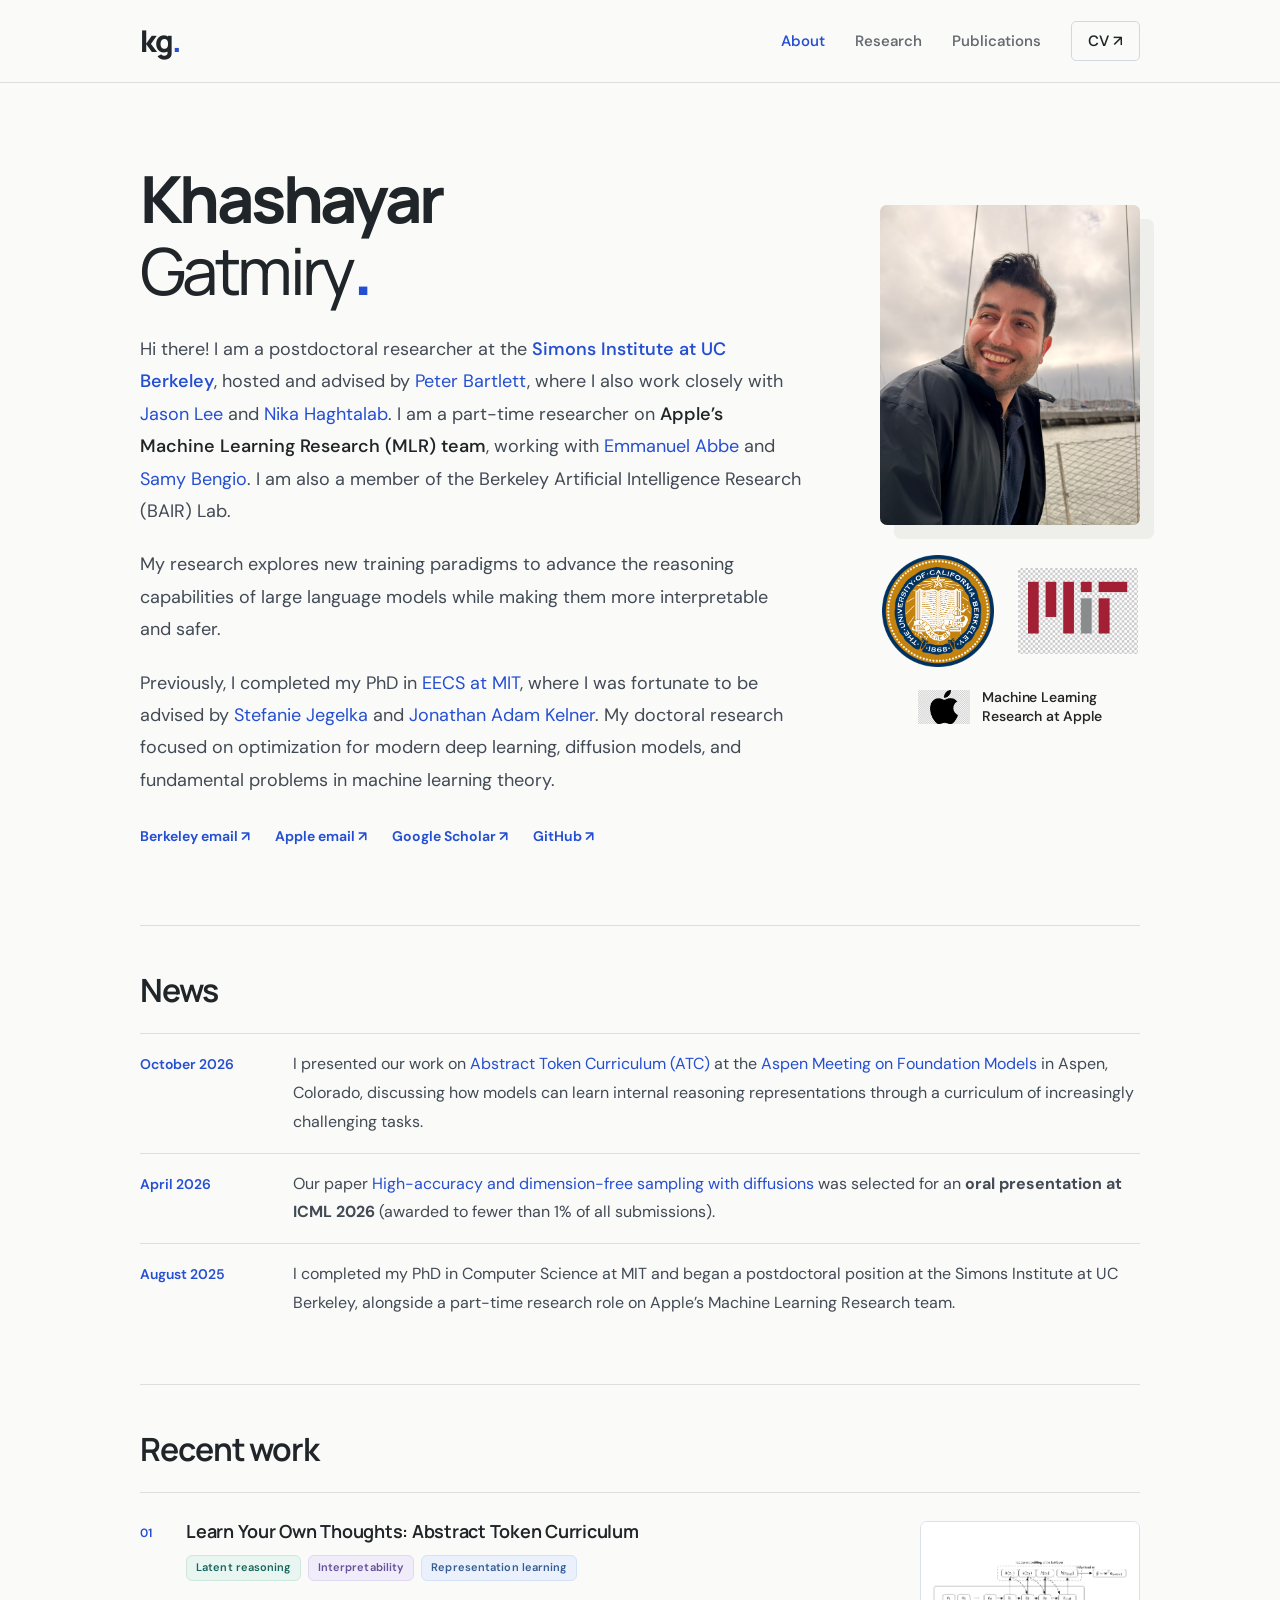
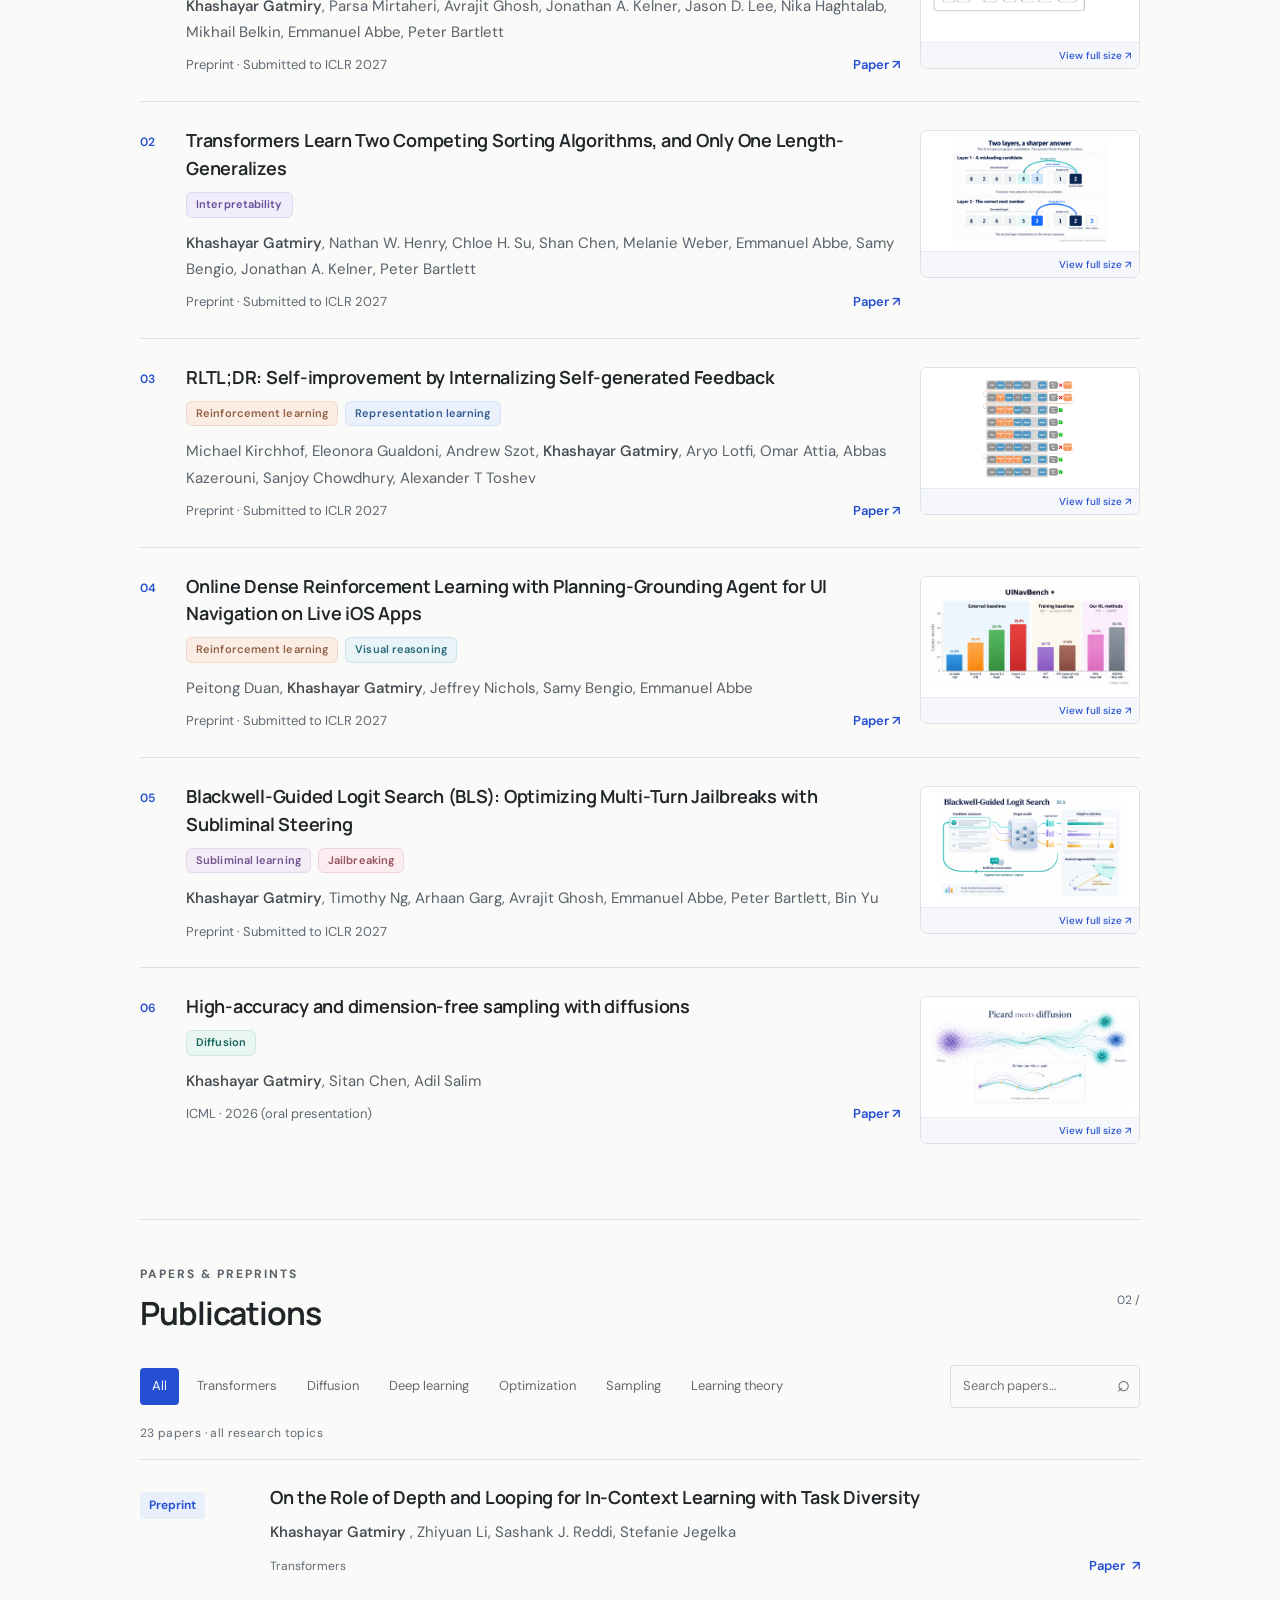
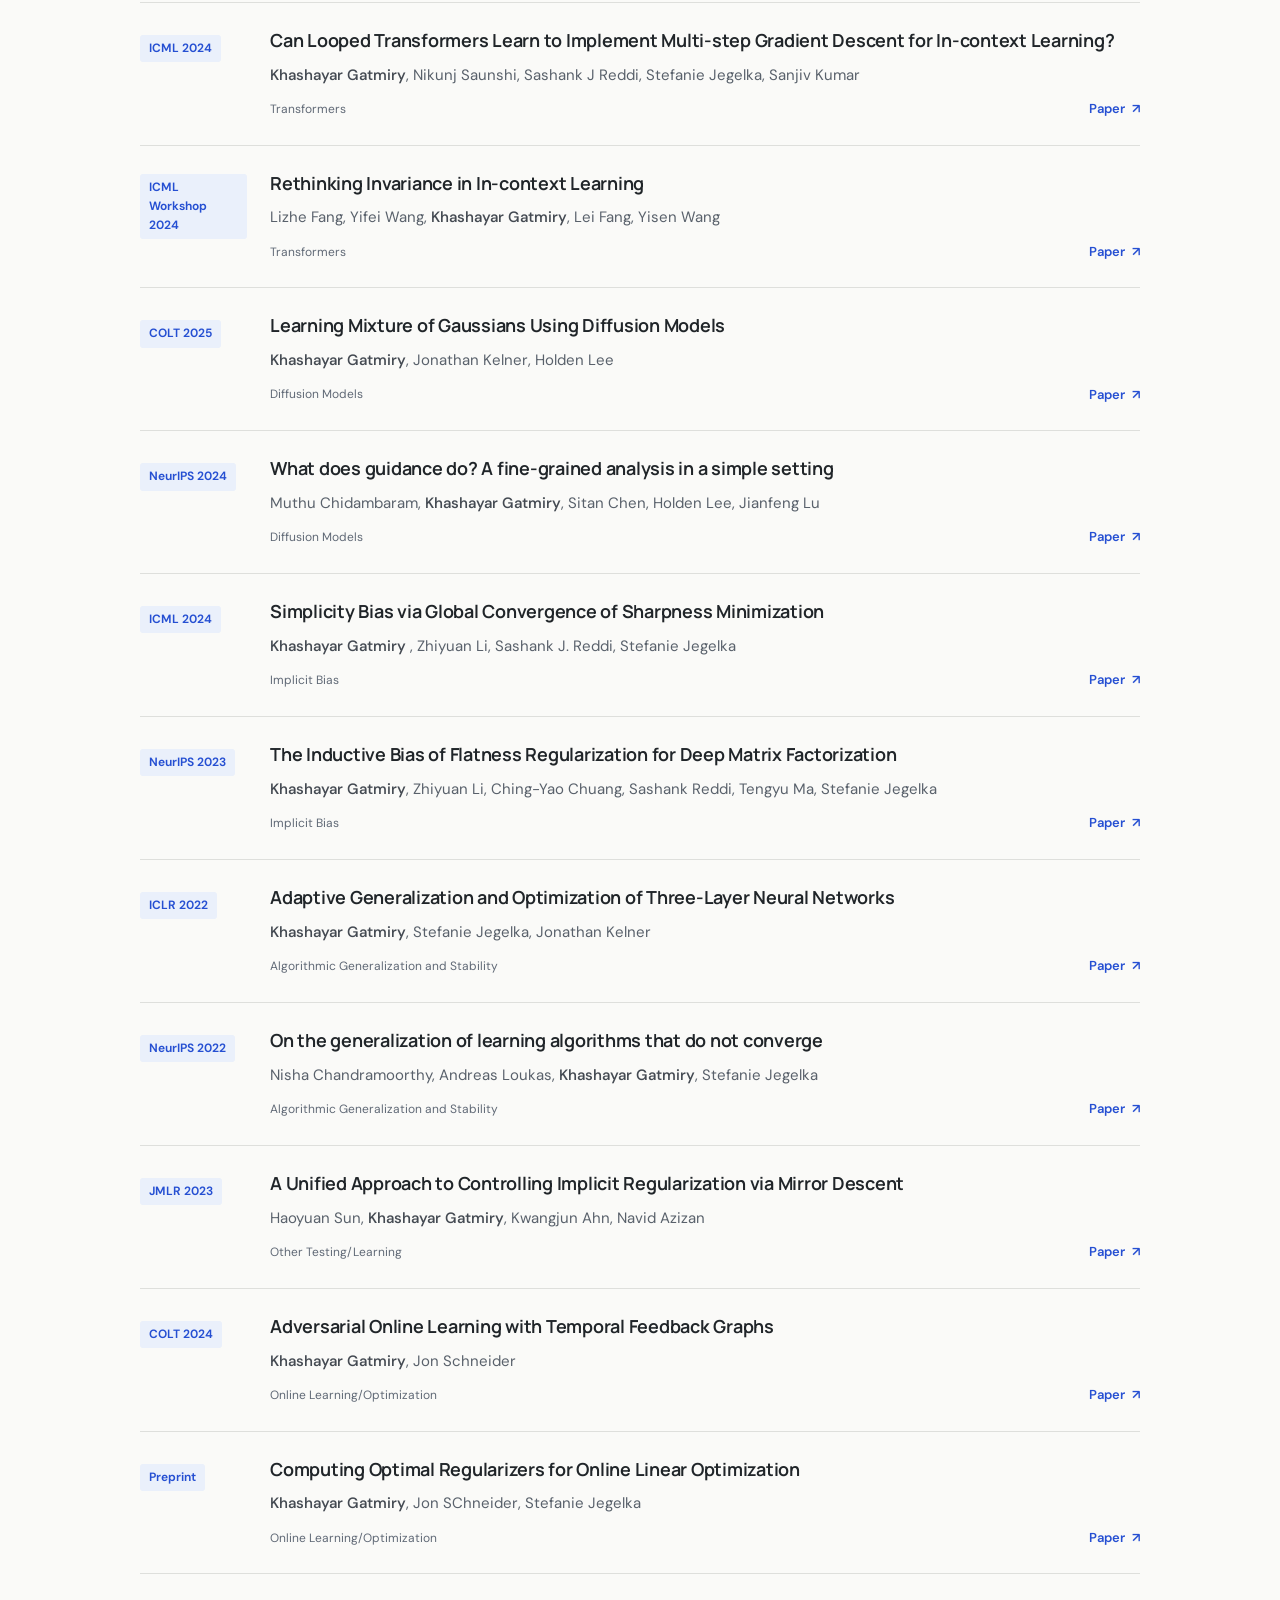
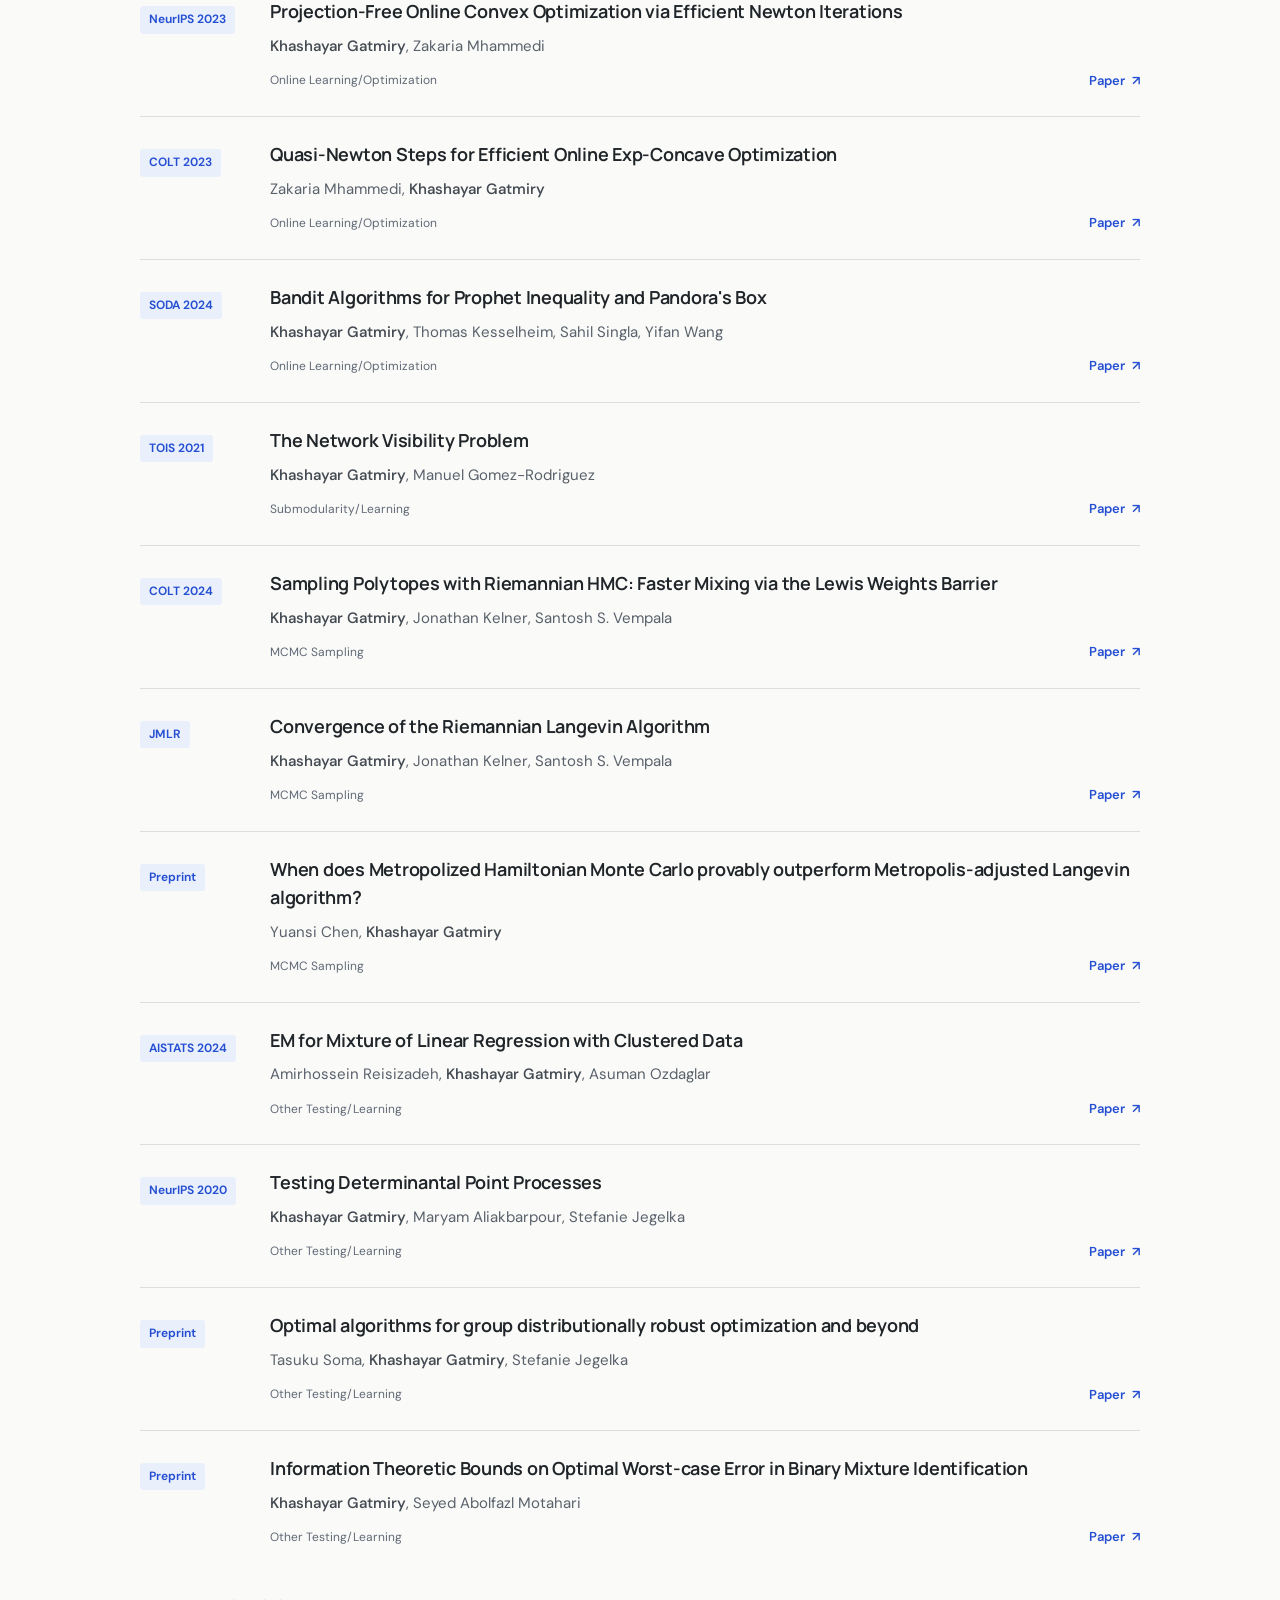
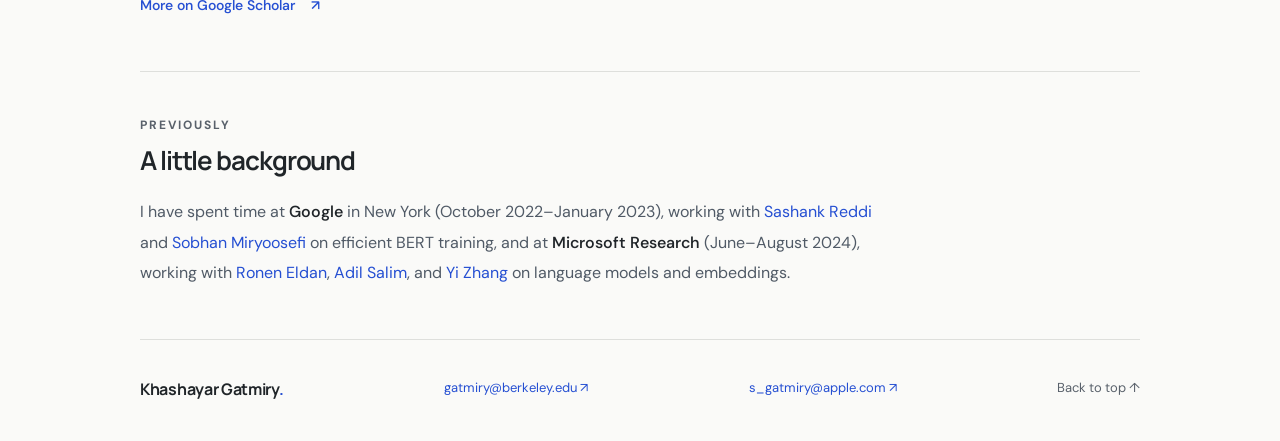
==== commit 298434b1: "Replace MIT affiliation mark with uploaded logo" ====
--- a/index.html
+++ b/index.html
@@ -1,7 +1,7 @@
 <!doctype html>
 <html lang="en"><head><meta charset="utf-8"><meta name="viewport" content="width=device-width,initial-scale=1"><title>Khashayar Gatmiry — Research</title><meta name="description" content="Khashayar Gatmiry — research in deep learning, transformers, sampling, and optimization."><meta name="theme-color" content="#fafaf8"><meta property="og:title" content="Khashayar Gatmiry"><meta property="og:description" content="Deep learning, sampling, and optimization."><meta property="og:type" content="website"><link rel="canonical" href="https://gatmiry.github.io/"><link rel="icon" href="assets/favicon.svg" type="image/svg+xml"><link rel="stylesheet" href="assets/style.css?v=20261101-larger-logos"><script src="assets/site.js?v=20261031-paper-dialog" defer></script></head>
 <body><a class="skip" href="#main">Skip to content</a><header class="site-header"><div class="nav-wrap"><a class="wordmark" href="#about" aria-label="Khashayar Gatmiry home">kg<span>.</span></a><nav aria-label="Main navigation"><a class="nav-link active" href="#about">About</a><a class="nav-link" href="#research">Research</a><a class="nav-link" href="#publications">Publications</a><a class="cv-nav" href="pdfs/CV.pdf" target="_blank" rel="noopener">CV <span aria-hidden="true">↗</span></a></nav></div></header>
-<main id="main"><section class="intro" id="about"><div class="intro-copy"><h1>Khashayar<br><span>Gatmiry</span><span class="name-dot">.</span></h1><p>Hi there! I am a postdoctoral researcher at the <strong><a href="https://simons.berkeley.edu/" target="_blank" rel="noopener">Simons Institute at UC Berkeley</a></strong>, hosted and advised by <a href="https://www.stat.berkeley.edu/~bartlett/" target="_blank" rel="noopener">Peter Bartlett</a>, where I also work closely with <a href="https://jasondlee88.github.io/" target="_blank" rel="noopener">Jason Lee</a> and <a href="https://nika-haghtalab.com/" target="_blank" rel="noopener">Nika Haghtalab</a>. I am a part-time researcher on <strong>Apple’s Machine Learning Research (MLR) team</strong>, working with <a href="https://abbelab.ai/" target="_blank" rel="noopener">Emmanuel Abbe</a> and <a href="https://bengio.abracadoudou.com/" target="_blank" rel="noopener">Samy Bengio</a>. I am also a member of the Berkeley Artificial Intelligence Research (BAIR) Lab.</p><p>My research explores new training paradigms to advance the reasoning capabilities of large language models while making them more interpretable and safer.</p><p>Previously, I completed my PhD in <a href="https://www.csail.mit.edu/">EECS at MIT</a>, where I was fortunate to be advised by <a href="https://people.csail.mit.edu/stefje/">Stefanie Jegelka</a> and <a href="https://people.csail.mit.edu/kelner/">Jonathan Adam Kelner</a>. My doctoral research focused on optimization for modern deep learning, diffusion models, and fundamental problems in machine learning theory.</p><div class="socials"><a href="mailto:gatmiry@berkeley.edu">Berkeley email ↗</a><a href="mailto:s_gatmiry@apple.com">Apple email ↗</a><a href="https://scholar.google.com/citations?user=w8XocYQAAAAJ&amp;hl=en" target="_blank" rel="noopener">Google Scholar ↗</a><a href="https://github.com/gatmiry" target="_blank" rel="noopener">GitHub ↗</a></div></div><aside class="portrait-block"><div class="portrait-frame"><img src="assets/portrait-new.jpeg" alt="Khashayar Gatmiry" width="1536" height="2048" fetchpriority="high"></div><div class="affiliation-logos" aria-label="Research affiliations"><div class="academic-logos"><a class="affiliation-berkeley-seal" href="https://www.berkeley.edu/" target="_blank" rel="noopener" aria-label="University of California, Berkeley"><img src="assets/berkeley-seal.png" alt="University of California, Berkeley seal" loading="lazy" decoding="async"></a><a class="affiliation-mit" href="https://www.mit.edu/" target="_blank" rel="noopener" aria-label="Massachusetts Institute of Technology"><img src="https://brand.mit.edu/sites/default/files/2023-08/MIT-logo-downloads.png" alt="MIT" loading="lazy" decoding="async"></a></div><a class="affiliation-apple" href="https://machinelearning.apple.com/" target="_blank" rel="noopener" aria-label="Apple Machine Learning Research"><img class="apple-affiliation-image" src="assets/apple-logo.png" alt="" loading="lazy" decoding="async"><span>Machine Learning<br>Research at Apple</span></a></div></aside></section>
+<main id="main"><section class="intro" id="about"><div class="intro-copy"><h1>Khashayar<br><span>Gatmiry</span><span class="name-dot">.</span></h1><p>Hi there! I am a postdoctoral researcher at the <strong><a href="https://simons.berkeley.edu/" target="_blank" rel="noopener">Simons Institute at UC Berkeley</a></strong>, hosted and advised by <a href="https://www.stat.berkeley.edu/~bartlett/" target="_blank" rel="noopener">Peter Bartlett</a>, where I also work closely with <a href="https://jasondlee88.github.io/" target="_blank" rel="noopener">Jason Lee</a> and <a href="https://nika-haghtalab.com/" target="_blank" rel="noopener">Nika Haghtalab</a>. I am a part-time researcher on <strong>Apple’s Machine Learning Research (MLR) team</strong>, working with <a href="https://abbelab.ai/" target="_blank" rel="noopener">Emmanuel Abbe</a> and <a href="https://bengio.abracadoudou.com/" target="_blank" rel="noopener">Samy Bengio</a>. I am also a member of the Berkeley Artificial Intelligence Research (BAIR) Lab.</p><p>My research explores new training paradigms to advance the reasoning capabilities of large language models while making them more interpretable and safer.</p><p>Previously, I completed my PhD in <a href="https://www.csail.mit.edu/">EECS at MIT</a>, where I was fortunate to be advised by <a href="https://people.csail.mit.edu/stefje/">Stefanie Jegelka</a> and <a href="https://people.csail.mit.edu/kelner/">Jonathan Adam Kelner</a>. My doctoral research focused on optimization for modern deep learning, diffusion models, and fundamental problems in machine learning theory.</p><div class="socials"><a href="mailto:gatmiry@berkeley.edu">Berkeley email ↗</a><a href="mailto:s_gatmiry@apple.com">Apple email ↗</a><a href="https://scholar.google.com/citations?user=w8XocYQAAAAJ&amp;hl=en" target="_blank" rel="noopener">Google Scholar ↗</a><a href="https://github.com/gatmiry" target="_blank" rel="noopener">GitHub ↗</a></div></div><aside class="portrait-block"><div class="portrait-frame"><img src="assets/portrait-new.jpeg" alt="Khashayar Gatmiry" width="1536" height="2048" fetchpriority="high"></div><div class="affiliation-logos" aria-label="Research affiliations"><div class="academic-logos"><a class="affiliation-berkeley-seal" href="https://www.berkeley.edu/" target="_blank" rel="noopener" aria-label="University of California, Berkeley"><img src="assets/berkeley-seal.png" alt="University of California, Berkeley seal" loading="lazy" decoding="async"></a><a class="affiliation-mit" href="https://www.mit.edu/" target="_blank" rel="noopener" aria-label="Massachusetts Institute of Technology"><img src="assets/mit-logo.png" alt="MIT" loading="lazy" decoding="async"></a></div><a class="affiliation-apple" href="https://machinelearning.apple.com/" target="_blank" rel="noopener" aria-label="Apple Machine Learning Research"><img class="apple-affiliation-image" src="assets/apple-logo.png" alt="" loading="lazy" decoding="async"><span>Machine Learning<br>Research at Apple</span></a></div></aside></section>
 <section id="news" class="publications-section news-section" aria-labelledby="news-title"><div class="section-heading"><h2 id="news-title">News</h2></div><ul class="news-list"><li><time datetime="2026-10">October 2026</time><p>I presented our work on <a href="https://arxiv.org/abs/2609.19717" target="_blank" rel="noopener">Abstract Token Curriculum (ATC)</a> at the <a href="https://math.mit.edu/~rigollet/Aspen26/" target="_blank" rel="noopener">Aspen Meeting on Foundation Models</a> in Aspen, Colorado, discussing how models can learn internal reasoning representations through a curriculum of increasingly challenging tasks.</p></li><li><time datetime="2026-04">April 2026</time><p>Our paper <a href="https://arxiv.org/abs/2601.10708" target="_blank" rel="noopener">High-accuracy and dimension-free sampling with diffusions</a> was selected for an <strong>oral presentation at ICML 2026</strong> (awarded to fewer than 1% of all submissions).</p></li><li><time datetime="2025-08">August 2025</time><p>I completed my PhD in Computer Science at MIT and began a postdoctoral position at the Simons Institute at UC Berkeley, alongside a part-time research role on Apple’s Machine Learning Research team.</p></li></ul></section>
 <section id="recent-work" class="publications-section recent-work" aria-labelledby="recent-title"><div class="section-heading"><h2 id="recent-title">Recent work</h2></div><div class="recent-list"><article class="recent-item recent-item-with-figure"><span class="recent-number" aria-hidden="true">01</span><div><h3><a href="https://arxiv.org/abs/2609.19717" target="_blank" rel="noopener">Learn Your Own Thoughts: Abstract Token Curriculum</a></h3><ul class="research-tags" aria-label="Research topics"><li class="research-tag research-tag-latent">Latent reasoning</li><li class="research-tag research-tag-interpretability">Interpretability</li><li class="research-tag research-tag-representation">Representation learning</li></ul><p class="authors"><strong>Khashayar Gatmiry</strong>, Parsa Mirtaheri, Avrajit Ghosh, Jonathan A. Kelner, Jason D. Lee, Nika Haghtalab, Mikhail Belkin, Emmanuel Abbe, Peter Bartlett</p><div class="paper-meta"><span>Preprint · Submitted to ICLR 2027</span><a class="paper-link" href="https://arxiv.org/abs/2609.19717" target="_blank" rel="noopener" aria-label="Read Learn Your Own Thoughts: Abstract Token Curriculum">Paper ↗</a></div></div><figure class="recent-figure"><a data-paper-dialog="atc-dialog" aria-haspopup="dialog" aria-controls="atc-dialog" class="recent-figure-link" href="assets/papers/atc-overview.png" target="_blank" rel="noopener" aria-label="Expand the Abstract Token Curriculum diagram and read the abstract"><img src="assets/papers/atc-overview.png" alt="Abstract Token Curriculum architecture: input embeddings feed a sequence of abstract tokens, with last-layer hidden embeddings passed between reasoning steps and a final linear prediction head." width="1772" height="514" loading="lazy" decoding="async"></a><figcaption><span>Abstract Token Curriculum · Method overview</span><a data-paper-dialog="atc-dialog" aria-haspopup="dialog" aria-controls="atc-dialog" href="assets/papers/atc-overview.png" target="_blank" rel="noopener">View full size ↗</a></figcaption></figure></article>
 <article class="recent-item recent-item-with-figure"><span class="recent-number" aria-hidden="true">02</span><div><h3><a href="https://arxiv.org/abs/2610.26974" target="_blank" rel="noopener">Transformers Learn Two Competing Sorting Algorithms, and Only One Length-Generalizes</a></h3><ul class="research-tags" aria-label="Research topics"><li class="research-tag research-tag-interpretability">Interpretability</li></ul><p class="authors"><strong>Khashayar Gatmiry</strong>, Nathan W. Henry, Chloe H. Su, Shan Chen, Melanie Weber, Emmanuel Abbe, Samy Bengio, Jonathan A. Kelner, Peter Bartlett</p><div class="paper-meta"><span>Preprint · Submitted to ICLR 2027</span><a class="paper-link" href="https://arxiv.org/abs/2610.26974" target="_blank" rel="noopener" aria-label="Read Transformers Learn Two Competing Sorting Algorithms, and Only One Length-Generalizes">Paper ↗</a></div></div><figure class="recent-figure"><a class="recent-figure-link" href="assets/papers/sorting-attention.png" data-paper-dialog="sorting-dialog" aria-haspopup="dialog" aria-controls="sorting-dialog" aria-label="Expand the sorting attention illustration and read about this work"><img src="assets/papers/sorting-attention.png" width="1536" height="1024" loading="lazy" decoding="async" alt="Two-layer sorting attention: the first layer favors 5 while also attending to 3; the second layer concentrates on 3, the correct next number."></a><figcaption><a href="assets/papers/sorting-attention.png" data-paper-dialog="sorting-dialog" aria-haspopup="dialog" aria-controls="sorting-dialog">View full size ↗</a></figcaption></figure></article>
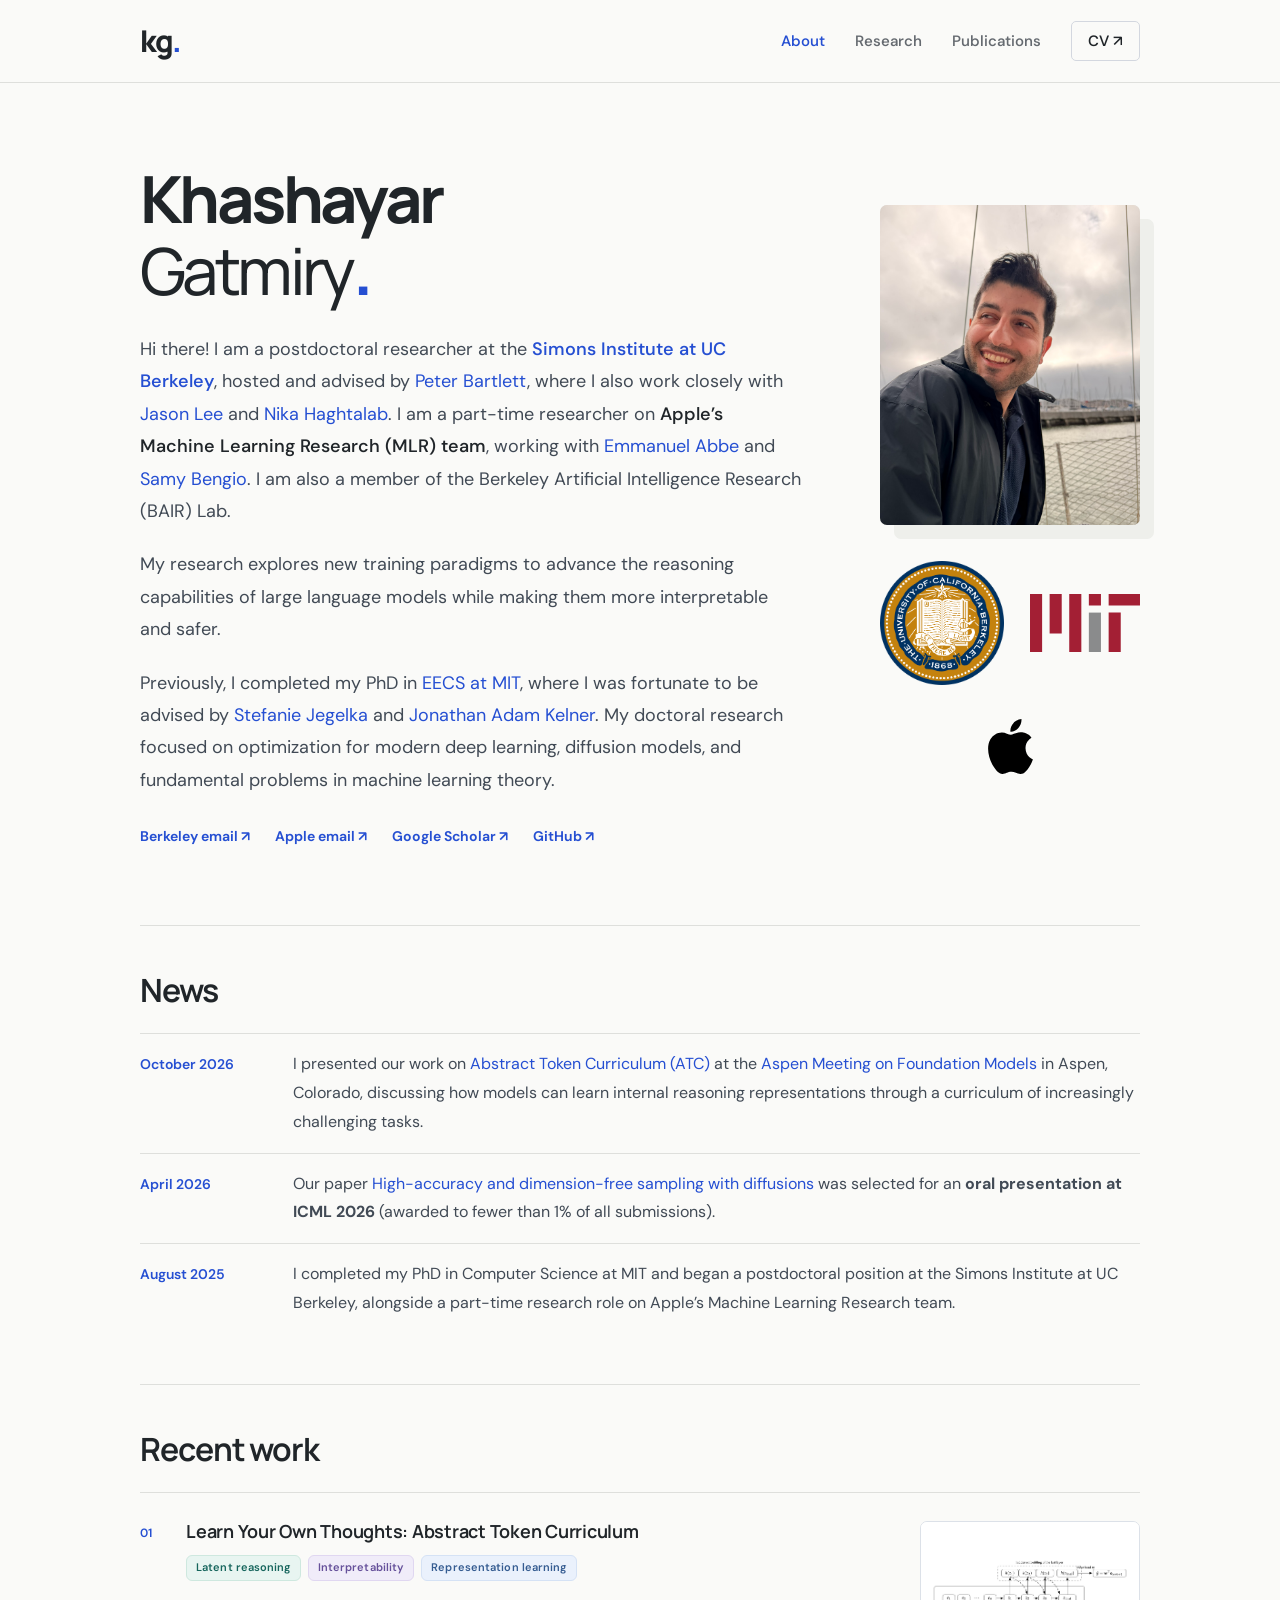
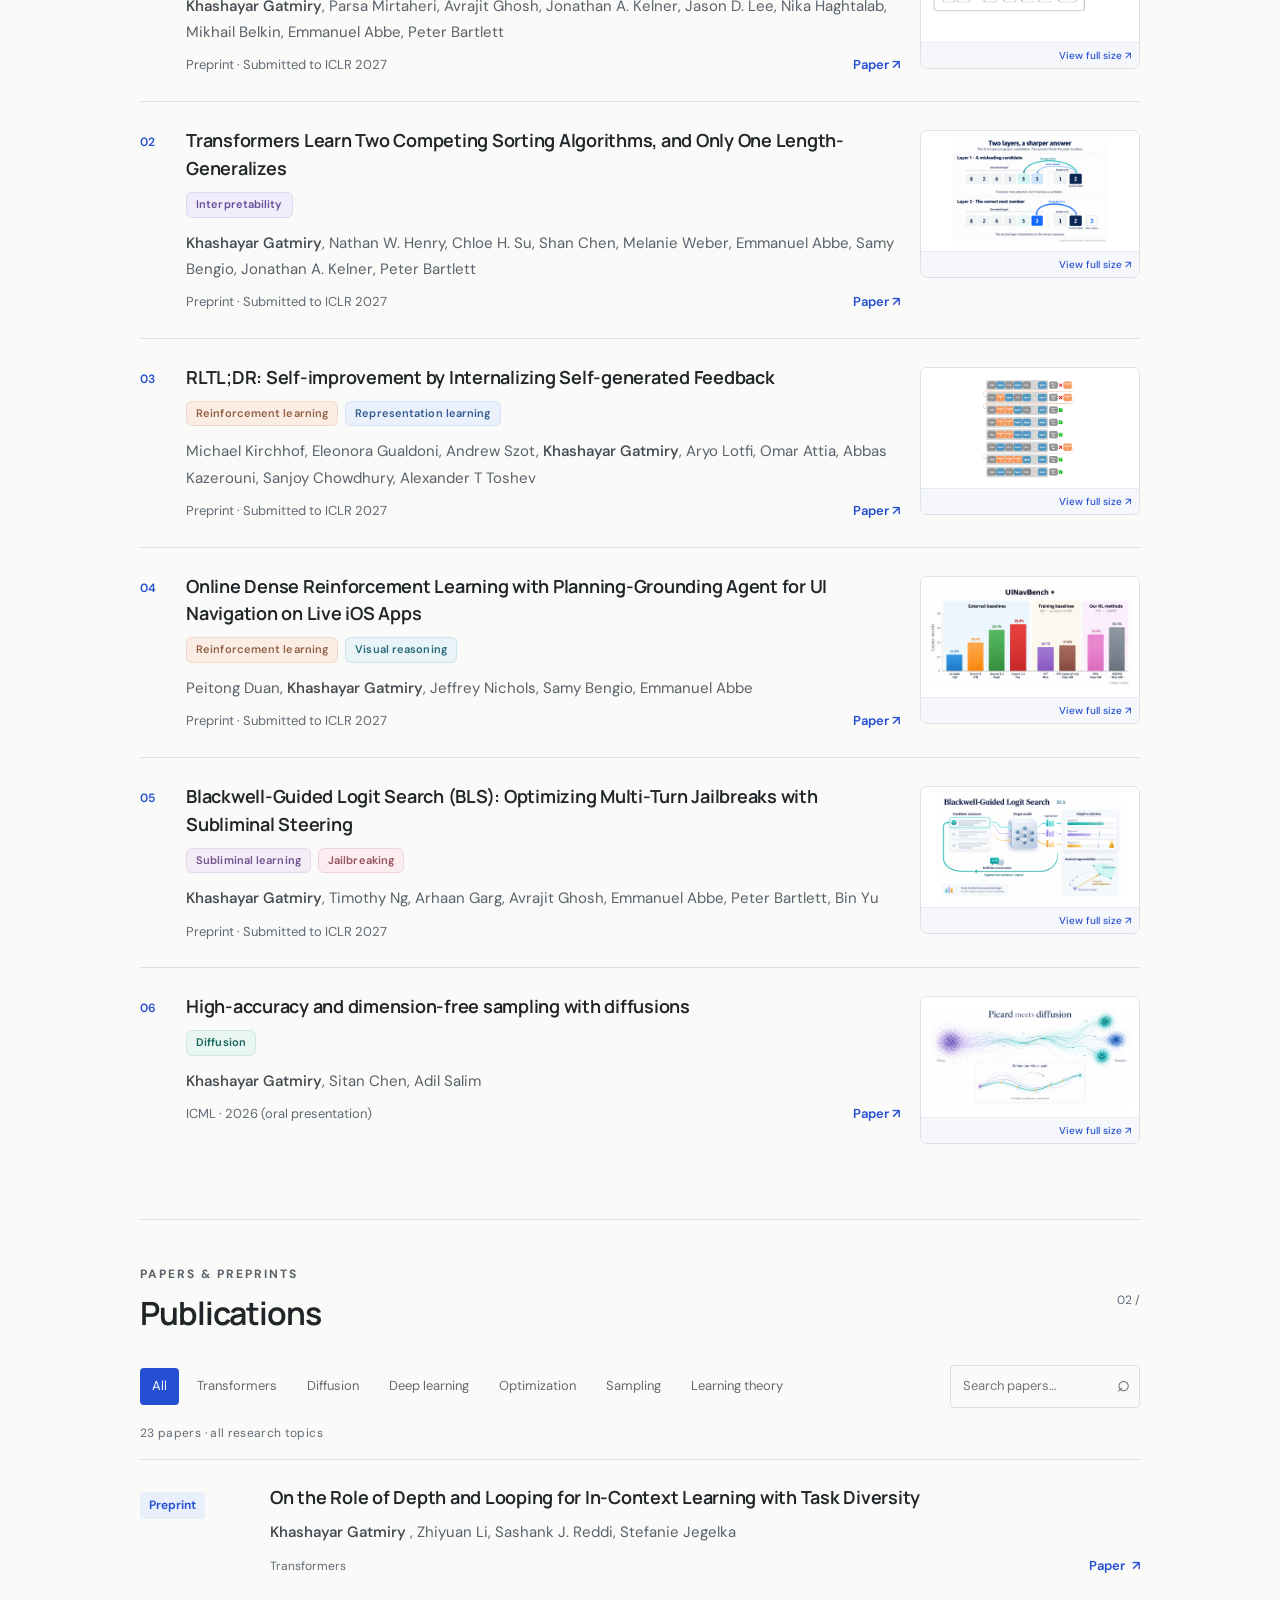
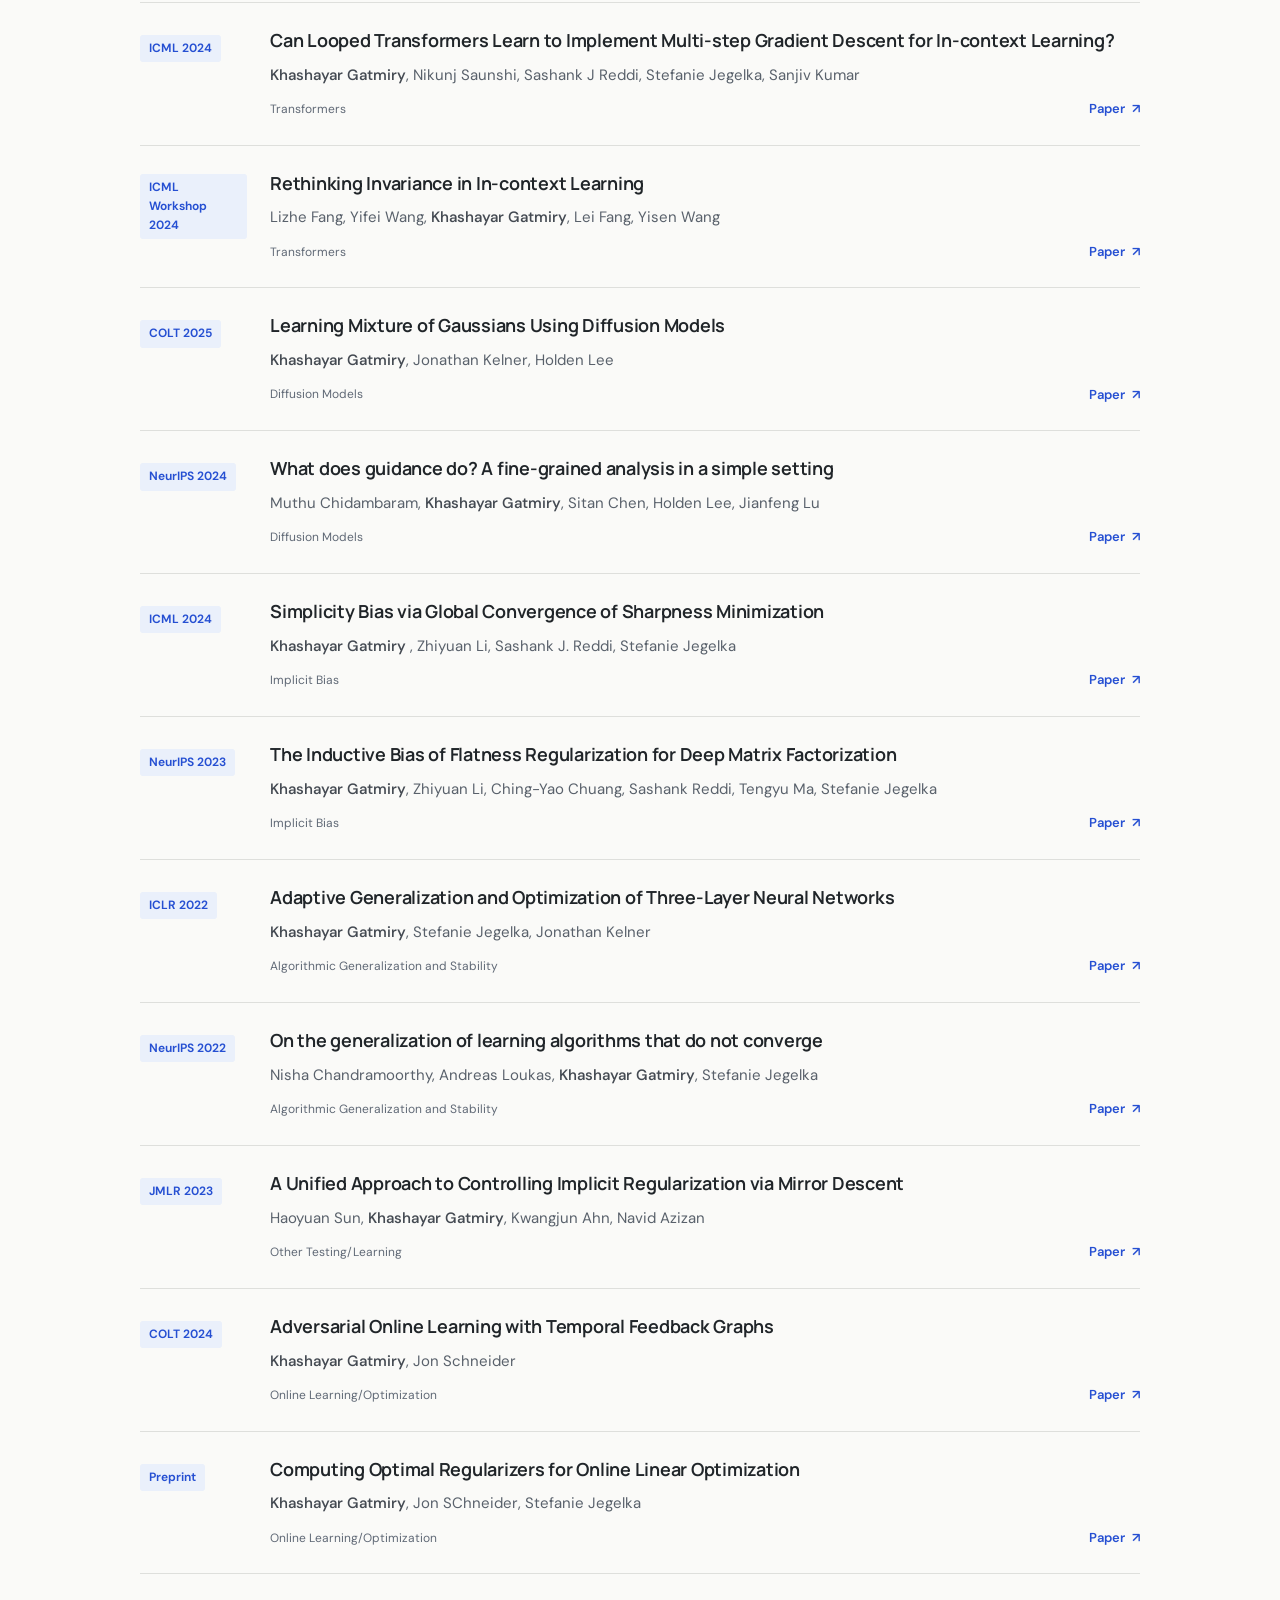
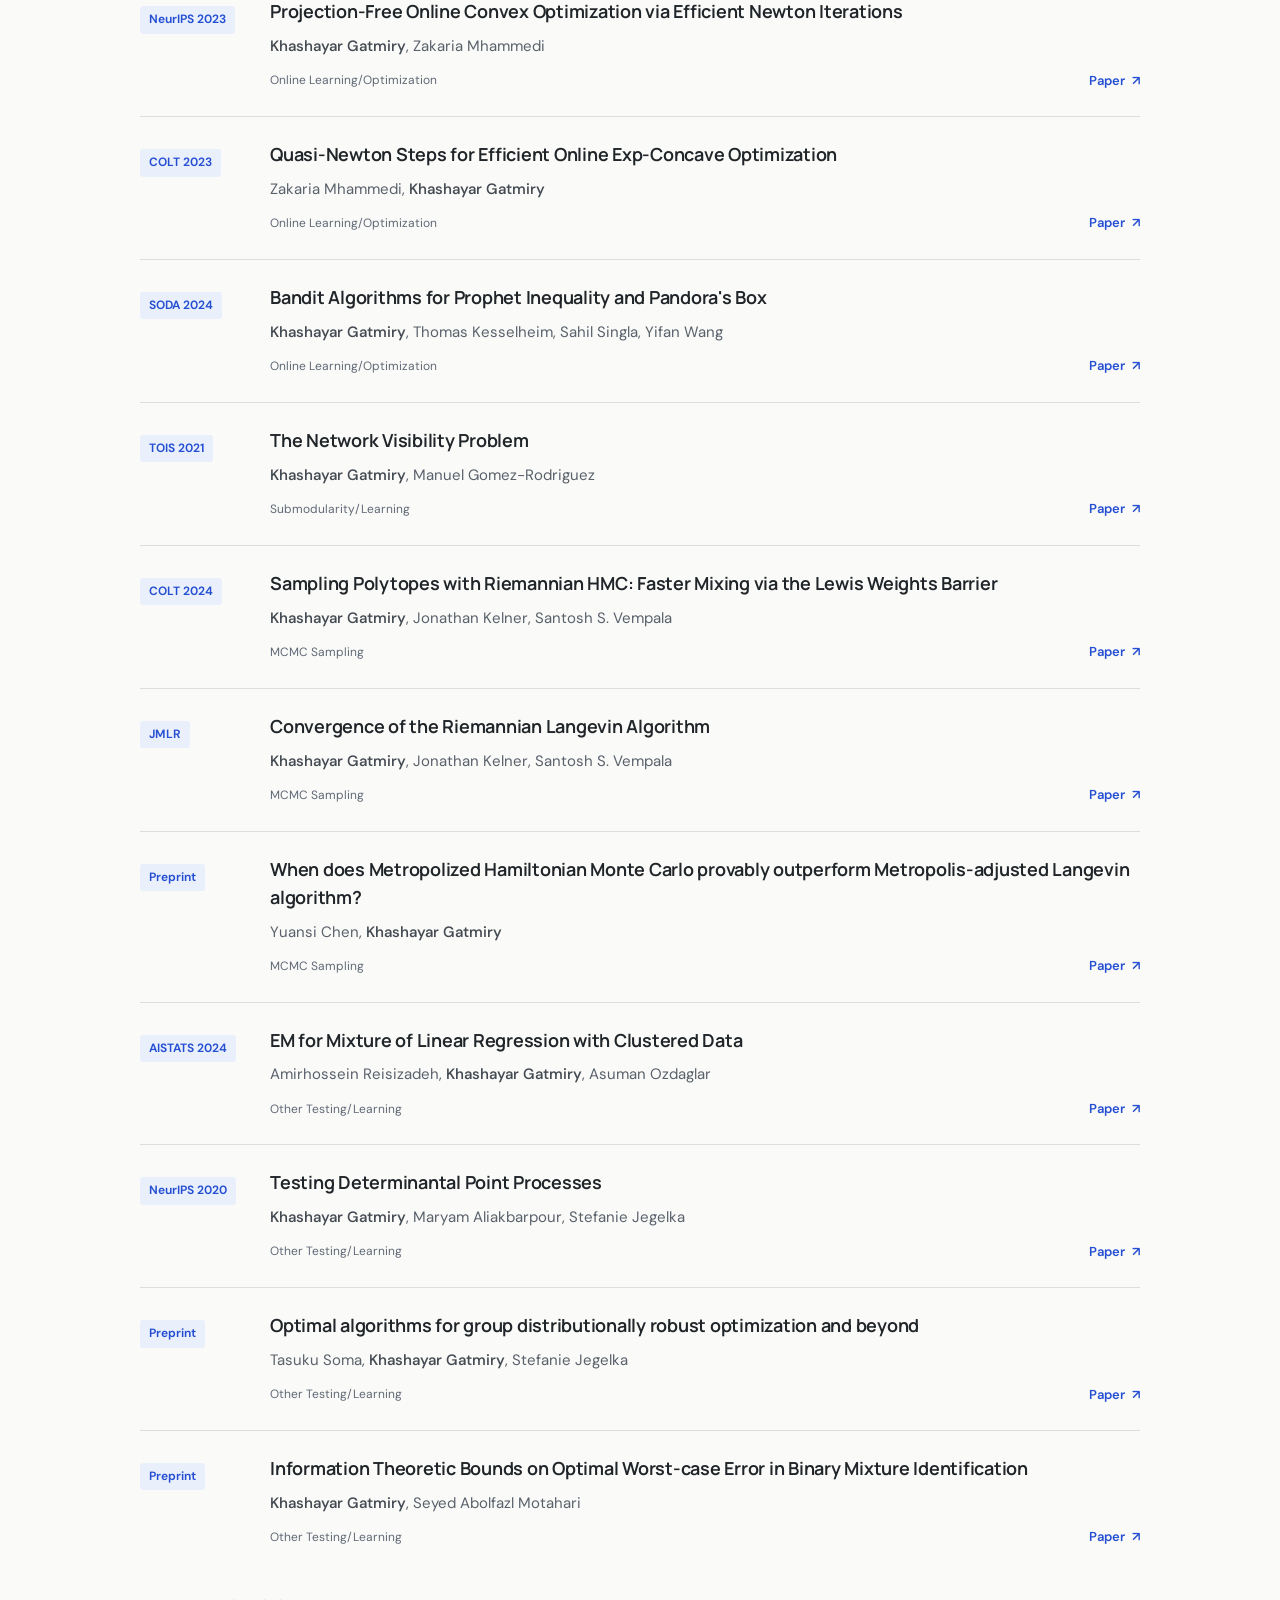
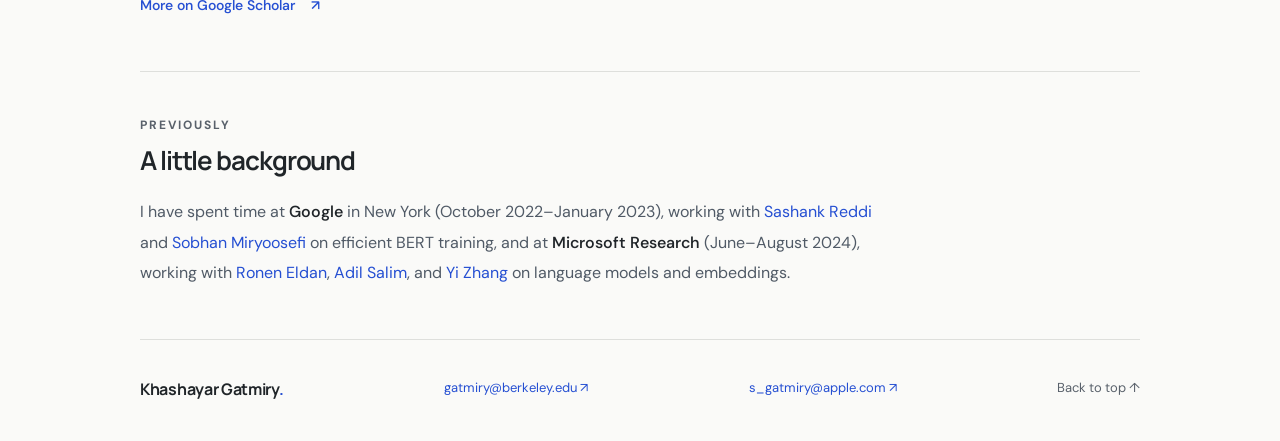
==== commit 4306e18d: "Use transparent vector logos, remove Apple label, and enlarge affiliation marks" ====
--- a/index.html
+++ b/index.html
@@ -1,7 +1,7 @@
 <!doctype html>
-<html lang="en"><head><meta charset="utf-8"><meta name="viewport" content="width=device-width,initial-scale=1"><title>Khashayar Gatmiry — Research</title><meta name="description" content="Khashayar Gatmiry — research in deep learning, transformers, sampling, and optimization."><meta name="theme-color" content="#fafaf8"><meta property="og:title" content="Khashayar Gatmiry"><meta property="og:description" content="Deep learning, sampling, and optimization."><meta property="og:type" content="website"><link rel="canonical" href="https://gatmiry.github.io/"><link rel="icon" href="assets/favicon.svg" type="image/svg+xml"><link rel="stylesheet" href="assets/style.css?v=20261101-larger-logos"><script src="assets/site.js?v=20261031-paper-dialog" defer></script></head>
+<html lang="en"><head><meta charset="utf-8"><meta name="viewport" content="width=device-width,initial-scale=1"><title>Khashayar Gatmiry — Research</title><meta name="description" content="Khashayar Gatmiry — research in deep learning, transformers, sampling, and optimization."><meta name="theme-color" content="#fafaf8"><meta property="og:title" content="Khashayar Gatmiry"><meta property="og:description" content="Deep learning, sampling, and optimization."><meta property="og:type" content="website"><link rel="canonical" href="https://gatmiry.github.io/"><link rel="icon" href="assets/favicon.svg" type="image/svg+xml"><link rel="stylesheet" href="assets/style.css?v=20261102-clean-marks"><script src="assets/site.js?v=20261031-paper-dialog" defer></script></head>
 <body><a class="skip" href="#main">Skip to content</a><header class="site-header"><div class="nav-wrap"><a class="wordmark" href="#about" aria-label="Khashayar Gatmiry home">kg<span>.</span></a><nav aria-label="Main navigation"><a class="nav-link active" href="#about">About</a><a class="nav-link" href="#research">Research</a><a class="nav-link" href="#publications">Publications</a><a class="cv-nav" href="pdfs/CV.pdf" target="_blank" rel="noopener">CV <span aria-hidden="true">↗</span></a></nav></div></header>
-<main id="main"><section class="intro" id="about"><div class="intro-copy"><h1>Khashayar<br><span>Gatmiry</span><span class="name-dot">.</span></h1><p>Hi there! I am a postdoctoral researcher at the <strong><a href="https://simons.berkeley.edu/" target="_blank" rel="noopener">Simons Institute at UC Berkeley</a></strong>, hosted and advised by <a href="https://www.stat.berkeley.edu/~bartlett/" target="_blank" rel="noopener">Peter Bartlett</a>, where I also work closely with <a href="https://jasondlee88.github.io/" target="_blank" rel="noopener">Jason Lee</a> and <a href="https://nika-haghtalab.com/" target="_blank" rel="noopener">Nika Haghtalab</a>. I am a part-time researcher on <strong>Apple’s Machine Learning Research (MLR) team</strong>, working with <a href="https://abbelab.ai/" target="_blank" rel="noopener">Emmanuel Abbe</a> and <a href="https://bengio.abracadoudou.com/" target="_blank" rel="noopener">Samy Bengio</a>. I am also a member of the Berkeley Artificial Intelligence Research (BAIR) Lab.</p><p>My research explores new training paradigms to advance the reasoning capabilities of large language models while making them more interpretable and safer.</p><p>Previously, I completed my PhD in <a href="https://www.csail.mit.edu/">EECS at MIT</a>, where I was fortunate to be advised by <a href="https://people.csail.mit.edu/stefje/">Stefanie Jegelka</a> and <a href="https://people.csail.mit.edu/kelner/">Jonathan Adam Kelner</a>. My doctoral research focused on optimization for modern deep learning, diffusion models, and fundamental problems in machine learning theory.</p><div class="socials"><a href="mailto:gatmiry@berkeley.edu">Berkeley email ↗</a><a href="mailto:s_gatmiry@apple.com">Apple email ↗</a><a href="https://scholar.google.com/citations?user=w8XocYQAAAAJ&amp;hl=en" target="_blank" rel="noopener">Google Scholar ↗</a><a href="https://github.com/gatmiry" target="_blank" rel="noopener">GitHub ↗</a></div></div><aside class="portrait-block"><div class="portrait-frame"><img src="assets/portrait-new.jpeg" alt="Khashayar Gatmiry" width="1536" height="2048" fetchpriority="high"></div><div class="affiliation-logos" aria-label="Research affiliations"><div class="academic-logos"><a class="affiliation-berkeley-seal" href="https://www.berkeley.edu/" target="_blank" rel="noopener" aria-label="University of California, Berkeley"><img src="assets/berkeley-seal.png" alt="University of California, Berkeley seal" loading="lazy" decoding="async"></a><a class="affiliation-mit" href="https://www.mit.edu/" target="_blank" rel="noopener" aria-label="Massachusetts Institute of Technology"><img src="assets/mit-logo.png" alt="MIT" loading="lazy" decoding="async"></a></div><a class="affiliation-apple" href="https://machinelearning.apple.com/" target="_blank" rel="noopener" aria-label="Apple Machine Learning Research"><img class="apple-affiliation-image" src="assets/apple-logo.png" alt="" loading="lazy" decoding="async"><span>Machine Learning<br>Research at Apple</span></a></div></aside></section>
+<main id="main"><section class="intro" id="about"><div class="intro-copy"><h1>Khashayar<br><span>Gatmiry</span><span class="name-dot">.</span></h1><p>Hi there! I am a postdoctoral researcher at the <strong><a href="https://simons.berkeley.edu/" target="_blank" rel="noopener">Simons Institute at UC Berkeley</a></strong>, hosted and advised by <a href="https://www.stat.berkeley.edu/~bartlett/" target="_blank" rel="noopener">Peter Bartlett</a>, where I also work closely with <a href="https://jasondlee88.github.io/" target="_blank" rel="noopener">Jason Lee</a> and <a href="https://nika-haghtalab.com/" target="_blank" rel="noopener">Nika Haghtalab</a>. I am a part-time researcher on <strong>Apple’s Machine Learning Research (MLR) team</strong>, working with <a href="https://abbelab.ai/" target="_blank" rel="noopener">Emmanuel Abbe</a> and <a href="https://bengio.abracadoudou.com/" target="_blank" rel="noopener">Samy Bengio</a>. I am also a member of the Berkeley Artificial Intelligence Research (BAIR) Lab.</p><p>My research explores new training paradigms to advance the reasoning capabilities of large language models while making them more interpretable and safer.</p><p>Previously, I completed my PhD in <a href="https://www.csail.mit.edu/">EECS at MIT</a>, where I was fortunate to be advised by <a href="https://people.csail.mit.edu/stefje/">Stefanie Jegelka</a> and <a href="https://people.csail.mit.edu/kelner/">Jonathan Adam Kelner</a>. My doctoral research focused on optimization for modern deep learning, diffusion models, and fundamental problems in machine learning theory.</p><div class="socials"><a href="mailto:gatmiry@berkeley.edu">Berkeley email ↗</a><a href="mailto:s_gatmiry@apple.com">Apple email ↗</a><a href="https://scholar.google.com/citations?user=w8XocYQAAAAJ&amp;hl=en" target="_blank" rel="noopener">Google Scholar ↗</a><a href="https://github.com/gatmiry" target="_blank" rel="noopener">GitHub ↗</a></div></div><aside class="portrait-block"><div class="portrait-frame"><img src="assets/portrait-new.jpeg" alt="Khashayar Gatmiry" width="1536" height="2048" fetchpriority="high"></div><div class="affiliation-logos" aria-label="Research affiliations"><div class="academic-logos"><a class="affiliation-berkeley-seal" href="https://www.berkeley.edu/" target="_blank" rel="noopener" aria-label="University of California, Berkeley"><img src="assets/berkeley-seal.png" alt="University of California, Berkeley seal" loading="lazy" decoding="async"></a><a class="affiliation-mit" href="https://www.mit.edu/" target="_blank" rel="noopener" aria-label="Massachusetts Institute of Technology"><img src="assets/mit-mark.svg" alt="MIT" loading="lazy" decoding="async"></a></div><a class="affiliation-apple" href="https://machinelearning.apple.com/" target="_blank" rel="noopener" aria-label="Apple Machine Learning Research"><img class="apple-affiliation-image" src="assets/apple-mark.svg" alt="" loading="lazy" decoding="async"></a></div></aside></section>
 <section id="news" class="publications-section news-section" aria-labelledby="news-title"><div class="section-heading"><h2 id="news-title">News</h2></div><ul class="news-list"><li><time datetime="2026-10">October 2026</time><p>I presented our work on <a href="https://arxiv.org/abs/2609.19717" target="_blank" rel="noopener">Abstract Token Curriculum (ATC)</a> at the <a href="https://math.mit.edu/~rigollet/Aspen26/" target="_blank" rel="noopener">Aspen Meeting on Foundation Models</a> in Aspen, Colorado, discussing how models can learn internal reasoning representations through a curriculum of increasingly challenging tasks.</p></li><li><time datetime="2026-04">April 2026</time><p>Our paper <a href="https://arxiv.org/abs/2601.10708" target="_blank" rel="noopener">High-accuracy and dimension-free sampling with diffusions</a> was selected for an <strong>oral presentation at ICML 2026</strong> (awarded to fewer than 1% of all submissions).</p></li><li><time datetime="2025-08">August 2025</time><p>I completed my PhD in Computer Science at MIT and began a postdoctoral position at the Simons Institute at UC Berkeley, alongside a part-time research role on Apple’s Machine Learning Research team.</p></li></ul></section>
 <section id="recent-work" class="publications-section recent-work" aria-labelledby="recent-title"><div class="section-heading"><h2 id="recent-title">Recent work</h2></div><div class="recent-list"><article class="recent-item recent-item-with-figure"><span class="recent-number" aria-hidden="true">01</span><div><h3><a href="https://arxiv.org/abs/2609.19717" target="_blank" rel="noopener">Learn Your Own Thoughts: Abstract Token Curriculum</a></h3><ul class="research-tags" aria-label="Research topics"><li class="research-tag research-tag-latent">Latent reasoning</li><li class="research-tag research-tag-interpretability">Interpretability</li><li class="research-tag research-tag-representation">Representation learning</li></ul><p class="authors"><strong>Khashayar Gatmiry</strong>, Parsa Mirtaheri, Avrajit Ghosh, Jonathan A. Kelner, Jason D. Lee, Nika Haghtalab, Mikhail Belkin, Emmanuel Abbe, Peter Bartlett</p><div class="paper-meta"><span>Preprint · Submitted to ICLR 2027</span><a class="paper-link" href="https://arxiv.org/abs/2609.19717" target="_blank" rel="noopener" aria-label="Read Learn Your Own Thoughts: Abstract Token Curriculum">Paper ↗</a></div></div><figure class="recent-figure"><a data-paper-dialog="atc-dialog" aria-haspopup="dialog" aria-controls="atc-dialog" class="recent-figure-link" href="assets/papers/atc-overview.png" target="_blank" rel="noopener" aria-label="Expand the Abstract Token Curriculum diagram and read the abstract"><img src="assets/papers/atc-overview.png" alt="Abstract Token Curriculum architecture: input embeddings feed a sequence of abstract tokens, with last-layer hidden embeddings passed between reasoning steps and a final linear prediction head." width="1772" height="514" loading="lazy" decoding="async"></a><figcaption><span>Abstract Token Curriculum · Method overview</span><a data-paper-dialog="atc-dialog" aria-haspopup="dialog" aria-controls="atc-dialog" href="assets/papers/atc-overview.png" target="_blank" rel="noopener">View full size ↗</a></figcaption></figure></article>
 <article class="recent-item recent-item-with-figure"><span class="recent-number" aria-hidden="true">02</span><div><h3><a href="https://arxiv.org/abs/2610.26974" target="_blank" rel="noopener">Transformers Learn Two Competing Sorting Algorithms, and Only One Length-Generalizes</a></h3><ul class="research-tags" aria-label="Research topics"><li class="research-tag research-tag-interpretability">Interpretability</li></ul><p class="authors"><strong>Khashayar Gatmiry</strong>, Nathan W. Henry, Chloe H. Su, Shan Chen, Melanie Weber, Emmanuel Abbe, Samy Bengio, Jonathan A. Kelner, Peter Bartlett</p><div class="paper-meta"><span>Preprint · Submitted to ICLR 2027</span><a class="paper-link" href="https://arxiv.org/abs/2610.26974" target="_blank" rel="noopener" aria-label="Read Transformers Learn Two Competing Sorting Algorithms, and Only One Length-Generalizes">Paper ↗</a></div></div><figure class="recent-figure"><a class="recent-figure-link" href="assets/papers/sorting-attention.png" data-paper-dialog="sorting-dialog" aria-haspopup="dialog" aria-controls="sorting-dialog" aria-label="Expand the sorting attention illustration and read about this work"><img src="assets/papers/sorting-attention.png" width="1536" height="1024" loading="lazy" decoding="async" alt="Two-layer sorting attention: the first layer favors 5 while also attending to 3; the second layer concentrates on 3, the correct next number."></a><figcaption><a href="assets/papers/sorting-attention.png" data-paper-dialog="sorting-dialog" aria-haspopup="dialog" aria-controls="sorting-dialog">View full size ↗</a></figcaption></figure></article>
--- a/assets/style.css
+++ b/assets/style.css
@@ -67,3 +67,6 @@
 
 /* Slightly larger affiliation marks. */
 .academic-logos{gap:24px}.affiliation-berkeley-seal{width:112px;height:112px}.affiliation-mit{width:120px}.affiliation-apple .apple-affiliation-image{display:block;width:52px;height:40px;object-fit:contain}.affiliation-apple span{font-size:14px}@media(max-width:570px){.academic-logos{gap:20px}.affiliation-berkeley-seal{width:100px;height:100px}.affiliation-mit{width:108px}.affiliation-apple .apple-affiliation-image{width:48px;height:38px}}
+
+/* Clean, background-free affiliation marks. */
+.affiliation-logos{gap:28px;margin-top:36px}.academic-logos{gap:26px;align-items:center}.affiliation-berkeley-seal{width:124px;height:124px}.affiliation-berkeley-seal img{width:100%;height:100%;object-fit:contain}.affiliation-mit{width:130px}.affiliation-mit img{width:100%;height:auto}.affiliation-apple .apple-affiliation-image{width:55px;height:66px;object-fit:contain}.affiliation-logos a{background:transparent;border:0;border-radius:0;box-shadow:none}@media(max-width:570px){.affiliation-logos{align-items:center;width:100%;gap:25px}.academic-logos{justify-content:center;gap:22px}.affiliation-berkeley-seal{width:112px;height:112px}.affiliation-mit{width:124px}.affiliation-apple{padding-left:0}.affiliation-apple .apple-affiliation-image{width:51px;height:61px}}
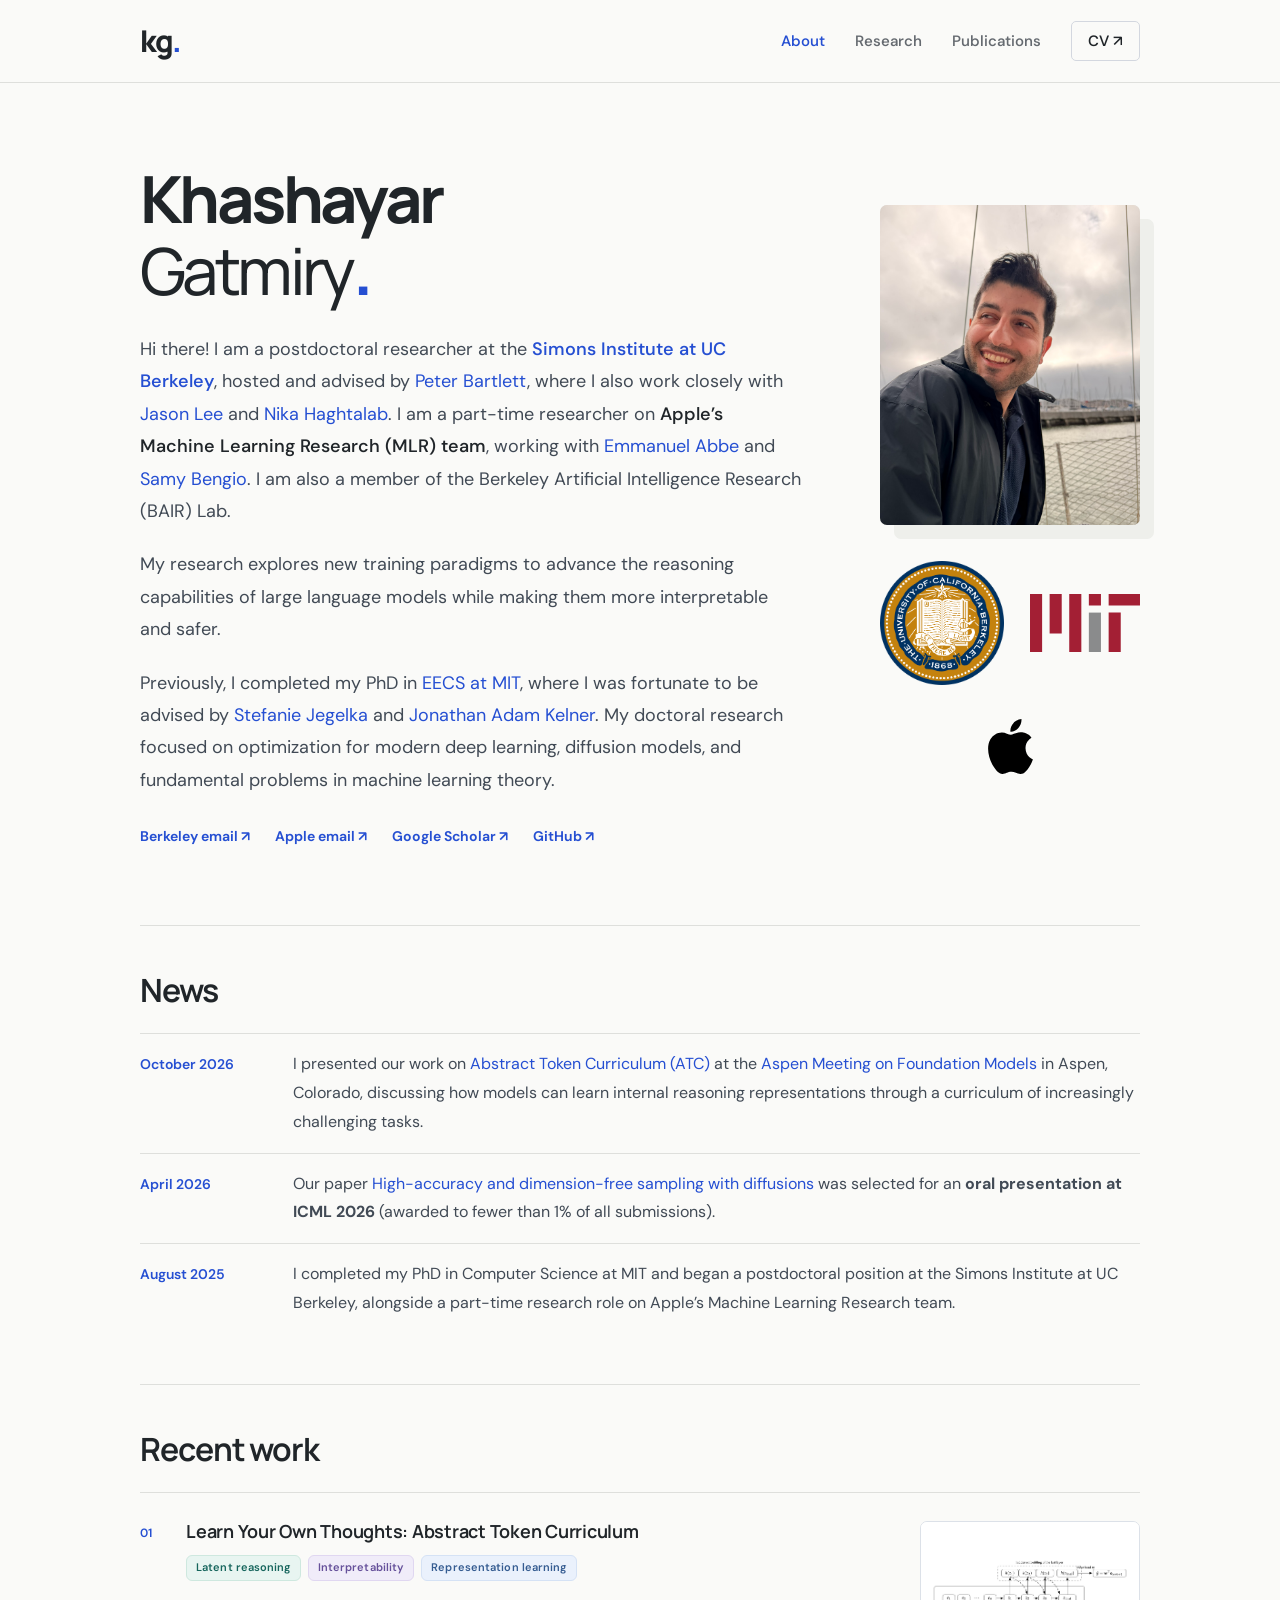
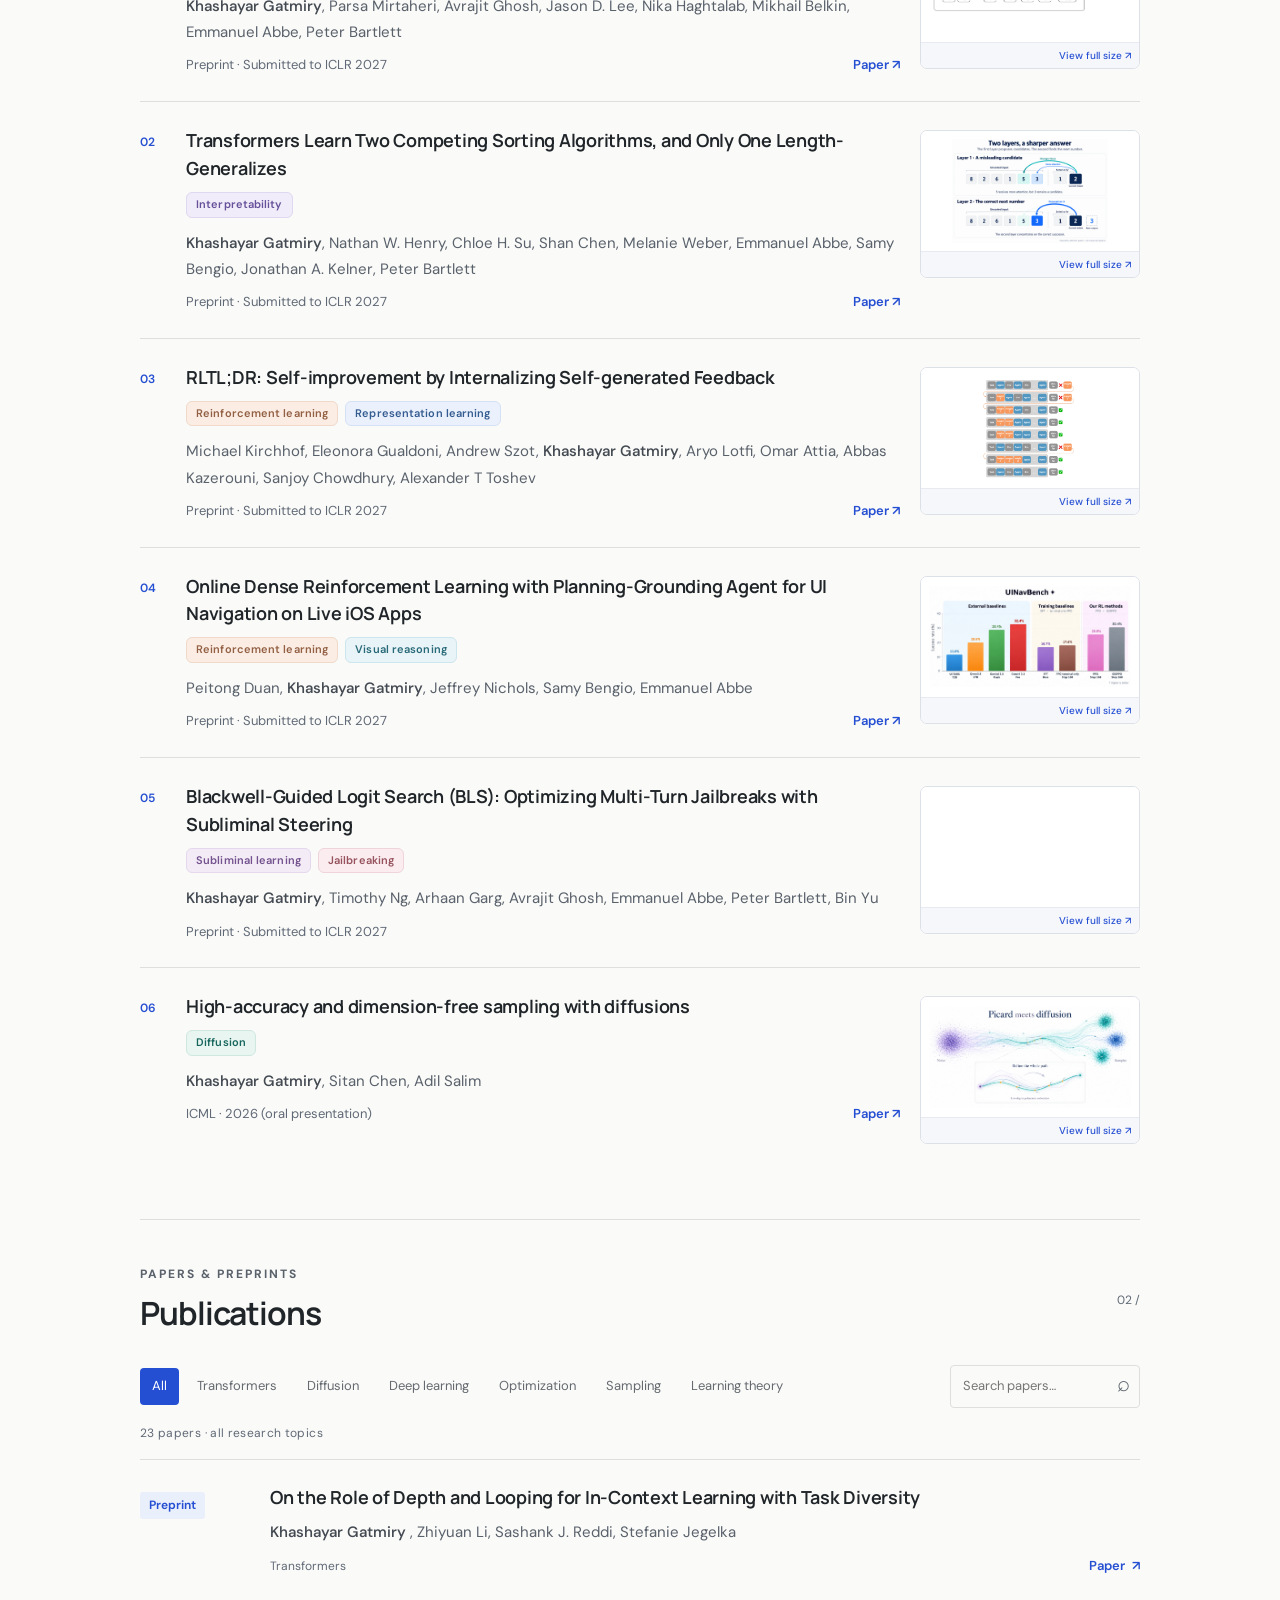
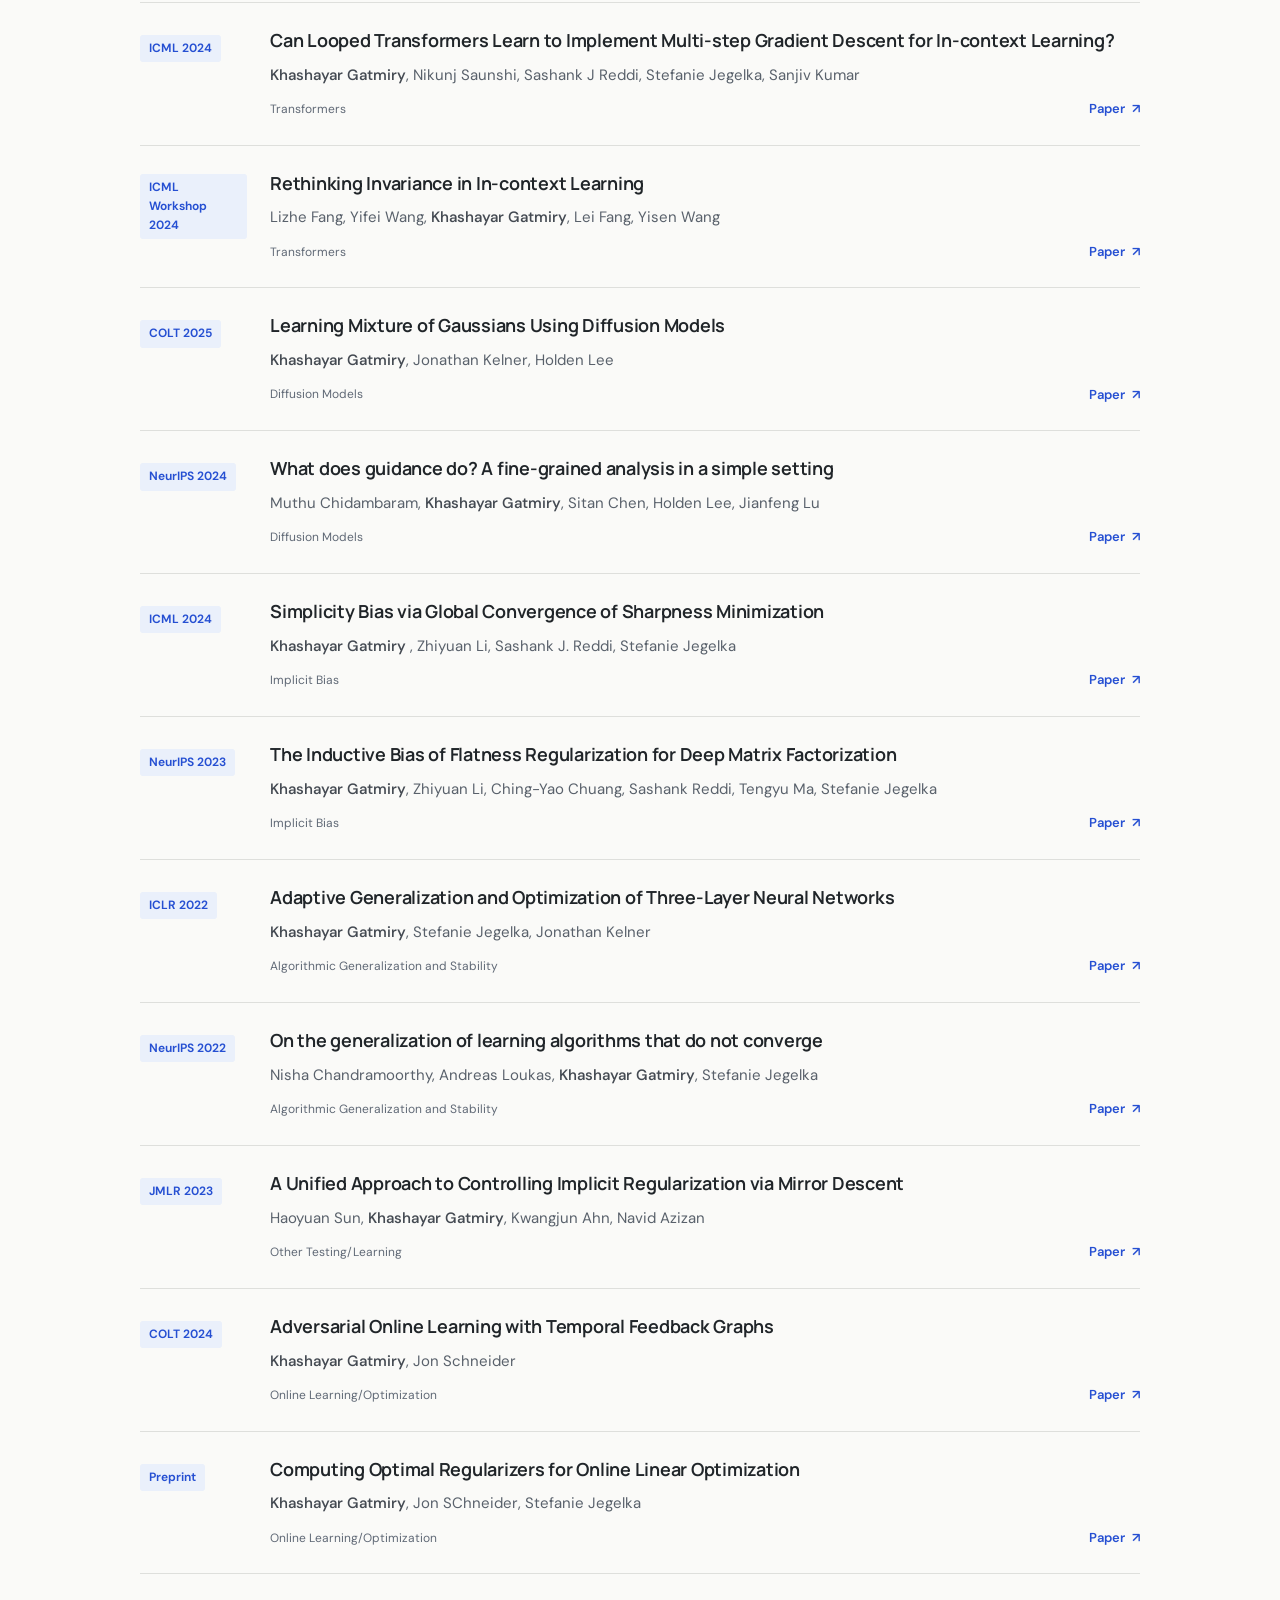
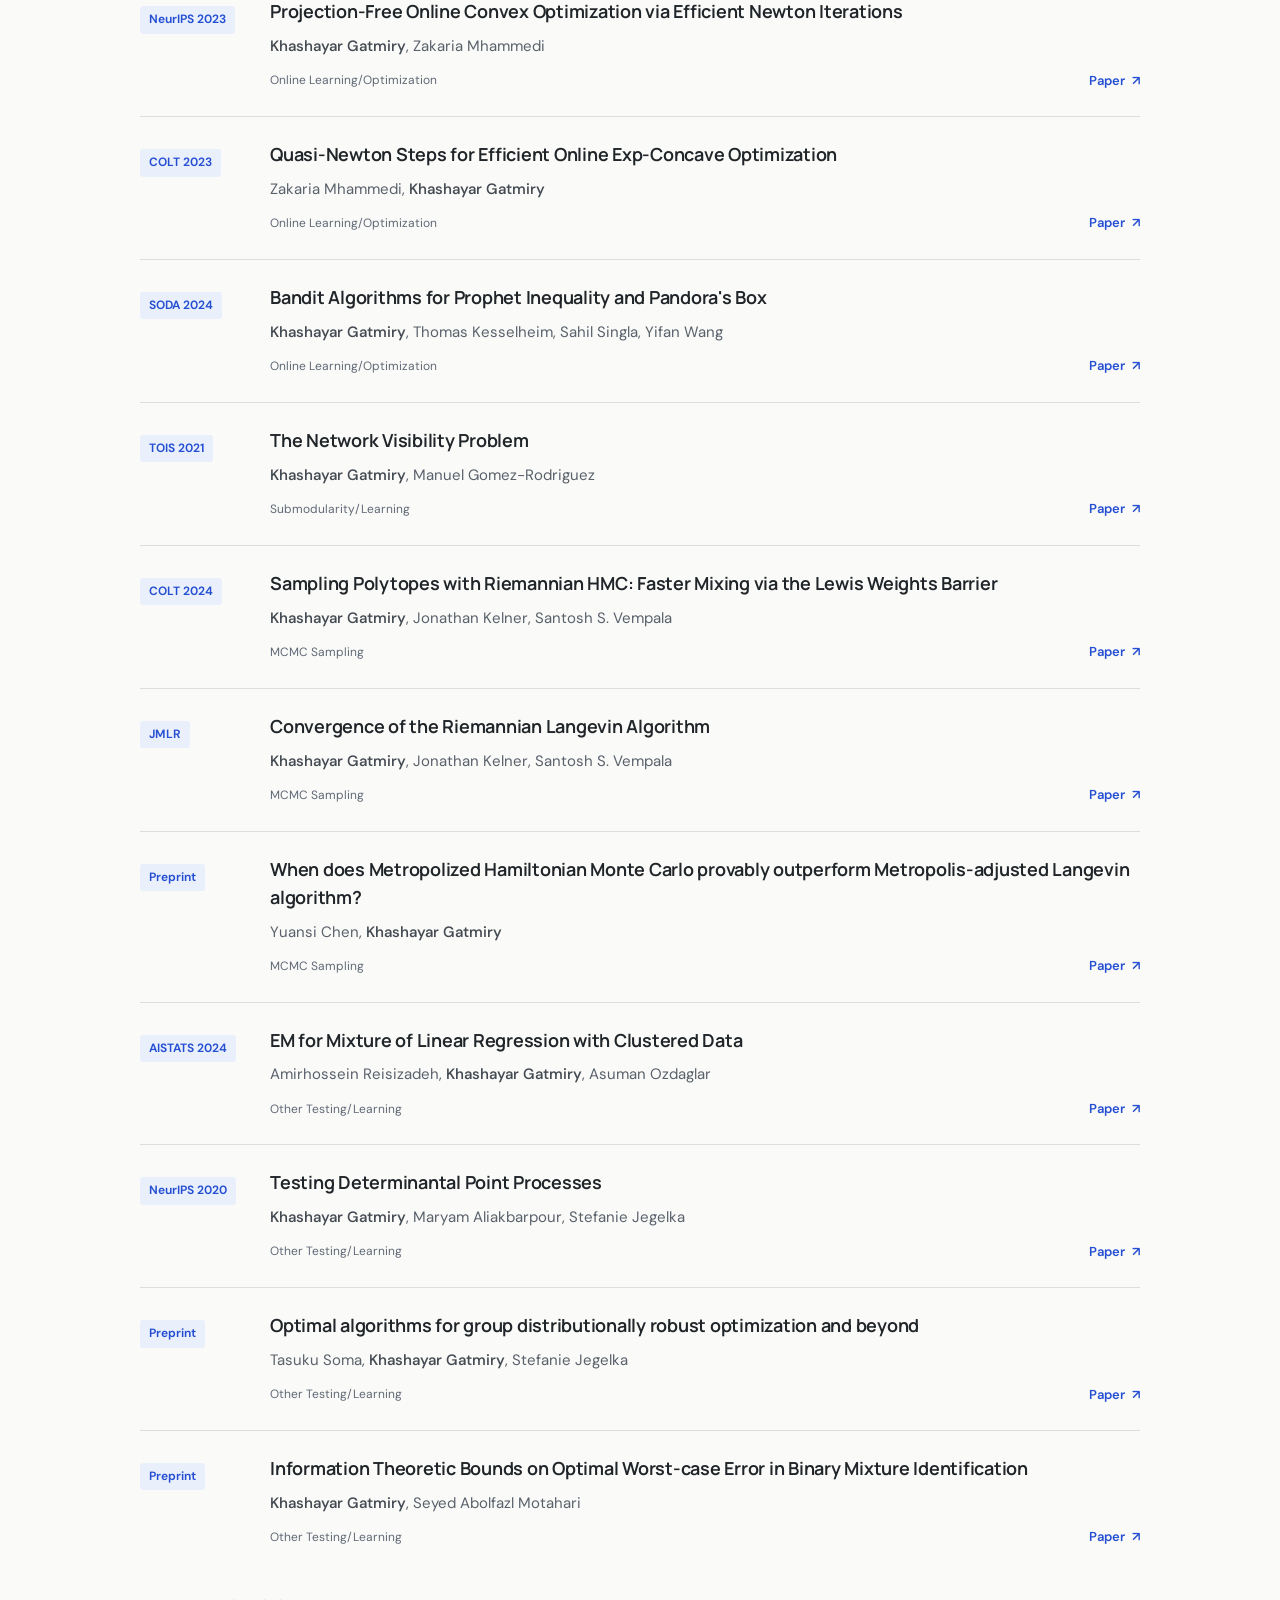
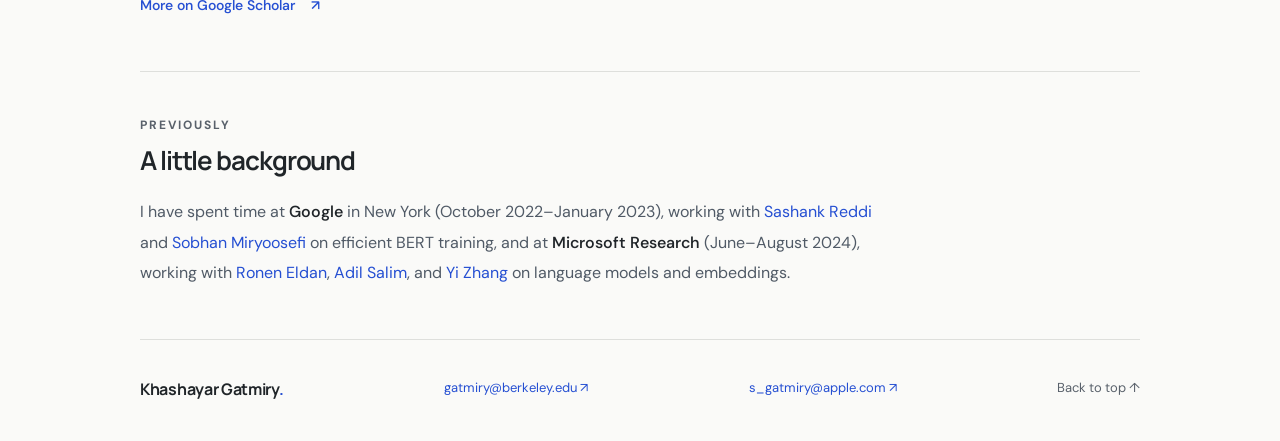
==== commit 81b3c7d3: "Remove Jonathan Kelner from ATC author list" ====
--- a/index.html
+++ b/index.html
@@ -1,9 +1,9 @@
 <!doctype html>
-<html lang="en"><head><meta charset="utf-8"><meta name="viewport" content="width=device-width,initial-scale=1"><title>Khashayar Gatmiry — Research</title><meta name="description" content="Khashayar Gatmiry — research in deep learning, transformers, sampling, and optimization."><meta name="theme-color" content="#fafaf8"><meta property="og:title" content="Khashayar Gatmiry"><meta property="og:description" content="Deep learning, sampling, and optimization."><meta property="og:type" content="website"><link rel="canonical" href="https://gatmiry.github.io/"><link rel="icon" href="assets/favicon.svg" type="image/svg+xml"><link rel="stylesheet" href="assets/style.css?v=20261102-clean-marks"><script src="assets/site.js?v=20261031-paper-dialog" defer></script></head>
+<html lang="en"><head><meta charset="utf-8"><meta name="viewport" content="width=device-width,initial-scale=1"><title>Khashayar Gatmiry — Research</title><meta name="theme-color" content="#fafaf8"><meta property="og:title" content="Khashayar Gatmiry"><meta property="og:type" content="website"><link rel="canonical" href="https://gatmiry.github.io/"><link rel="icon" href="assets/favicon.svg" type="image/svg+xml"><link rel="stylesheet" href="assets/style.css?v=20261102-clean-marks"><script src="assets/site.js?v=20261031-paper-dialog" defer></script></head>
 <body><a class="skip" href="#main">Skip to content</a><header class="site-header"><div class="nav-wrap"><a class="wordmark" href="#about" aria-label="Khashayar Gatmiry home">kg<span>.</span></a><nav aria-label="Main navigation"><a class="nav-link active" href="#about">About</a><a class="nav-link" href="#research">Research</a><a class="nav-link" href="#publications">Publications</a><a class="cv-nav" href="pdfs/CV.pdf" target="_blank" rel="noopener">CV <span aria-hidden="true">↗</span></a></nav></div></header>
 <main id="main"><section class="intro" id="about"><div class="intro-copy"><h1>Khashayar<br><span>Gatmiry</span><span class="name-dot">.</span></h1><p>Hi there! I am a postdoctoral researcher at the <strong><a href="https://simons.berkeley.edu/" target="_blank" rel="noopener">Simons Institute at UC Berkeley</a></strong>, hosted and advised by <a href="https://www.stat.berkeley.edu/~bartlett/" target="_blank" rel="noopener">Peter Bartlett</a>, where I also work closely with <a href="https://jasondlee88.github.io/" target="_blank" rel="noopener">Jason Lee</a> and <a href="https://nika-haghtalab.com/" target="_blank" rel="noopener">Nika Haghtalab</a>. I am a part-time researcher on <strong>Apple’s Machine Learning Research (MLR) team</strong>, working with <a href="https://abbelab.ai/" target="_blank" rel="noopener">Emmanuel Abbe</a> and <a href="https://bengio.abracadoudou.com/" target="_blank" rel="noopener">Samy Bengio</a>. I am also a member of the Berkeley Artificial Intelligence Research (BAIR) Lab.</p><p>My research explores new training paradigms to advance the reasoning capabilities of large language models while making them more interpretable and safer.</p><p>Previously, I completed my PhD in <a href="https://www.csail.mit.edu/">EECS at MIT</a>, where I was fortunate to be advised by <a href="https://people.csail.mit.edu/stefje/">Stefanie Jegelka</a> and <a href="https://people.csail.mit.edu/kelner/">Jonathan Adam Kelner</a>. My doctoral research focused on optimization for modern deep learning, diffusion models, and fundamental problems in machine learning theory.</p><div class="socials"><a href="mailto:gatmiry@berkeley.edu">Berkeley email ↗</a><a href="mailto:s_gatmiry@apple.com">Apple email ↗</a><a href="https://scholar.google.com/citations?user=w8XocYQAAAAJ&amp;hl=en" target="_blank" rel="noopener">Google Scholar ↗</a><a href="https://github.com/gatmiry" target="_blank" rel="noopener">GitHub ↗</a></div></div><aside class="portrait-block"><div class="portrait-frame"><img src="assets/portrait-new.jpeg" alt="Khashayar Gatmiry" width="1536" height="2048" fetchpriority="high"></div><div class="affiliation-logos" aria-label="Research affiliations"><div class="academic-logos"><a class="affiliation-berkeley-seal" href="https://www.berkeley.edu/" target="_blank" rel="noopener" aria-label="University of California, Berkeley"><img src="assets/berkeley-seal.png" alt="University of California, Berkeley seal" loading="lazy" decoding="async"></a><a class="affiliation-mit" href="https://www.mit.edu/" target="_blank" rel="noopener" aria-label="Massachusetts Institute of Technology"><img src="assets/mit-mark.svg" alt="MIT" loading="lazy" decoding="async"></a></div><a class="affiliation-apple" href="https://machinelearning.apple.com/" target="_blank" rel="noopener" aria-label="Apple Machine Learning Research"><img class="apple-affiliation-image" src="assets/apple-mark.svg" alt="" loading="lazy" decoding="async"></a></div></aside></section>
 <section id="news" class="publications-section news-section" aria-labelledby="news-title"><div class="section-heading"><h2 id="news-title">News</h2></div><ul class="news-list"><li><time datetime="2026-10">October 2026</time><p>I presented our work on <a href="https://arxiv.org/abs/2609.19717" target="_blank" rel="noopener">Abstract Token Curriculum (ATC)</a> at the <a href="https://math.mit.edu/~rigollet/Aspen26/" target="_blank" rel="noopener">Aspen Meeting on Foundation Models</a> in Aspen, Colorado, discussing how models can learn internal reasoning representations through a curriculum of increasingly challenging tasks.</p></li><li><time datetime="2026-04">April 2026</time><p>Our paper <a href="https://arxiv.org/abs/2601.10708" target="_blank" rel="noopener">High-accuracy and dimension-free sampling with diffusions</a> was selected for an <strong>oral presentation at ICML 2026</strong> (awarded to fewer than 1% of all submissions).</p></li><li><time datetime="2025-08">August 2025</time><p>I completed my PhD in Computer Science at MIT and began a postdoctoral position at the Simons Institute at UC Berkeley, alongside a part-time research role on Apple’s Machine Learning Research team.</p></li></ul></section>
-<section id="recent-work" class="publications-section recent-work" aria-labelledby="recent-title"><div class="section-heading"><h2 id="recent-title">Recent work</h2></div><div class="recent-list"><article class="recent-item recent-item-with-figure"><span class="recent-number" aria-hidden="true">01</span><div><h3><a href="https://arxiv.org/abs/2609.19717" target="_blank" rel="noopener">Learn Your Own Thoughts: Abstract Token Curriculum</a></h3><ul class="research-tags" aria-label="Research topics"><li class="research-tag research-tag-latent">Latent reasoning</li><li class="research-tag research-tag-interpretability">Interpretability</li><li class="research-tag research-tag-representation">Representation learning</li></ul><p class="authors"><strong>Khashayar Gatmiry</strong>, Parsa Mirtaheri, Avrajit Ghosh, Jonathan A. Kelner, Jason D. Lee, Nika Haghtalab, Mikhail Belkin, Emmanuel Abbe, Peter Bartlett</p><div class="paper-meta"><span>Preprint · Submitted to ICLR 2027</span><a class="paper-link" href="https://arxiv.org/abs/2609.19717" target="_blank" rel="noopener" aria-label="Read Learn Your Own Thoughts: Abstract Token Curriculum">Paper ↗</a></div></div><figure class="recent-figure"><a data-paper-dialog="atc-dialog" aria-haspopup="dialog" aria-controls="atc-dialog" class="recent-figure-link" href="assets/papers/atc-overview.png" target="_blank" rel="noopener" aria-label="Expand the Abstract Token Curriculum diagram and read the abstract"><img src="assets/papers/atc-overview.png" alt="Abstract Token Curriculum architecture: input embeddings feed a sequence of abstract tokens, with last-layer hidden embeddings passed between reasoning steps and a final linear prediction head." width="1772" height="514" loading="lazy" decoding="async"></a><figcaption><span>Abstract Token Curriculum · Method overview</span><a data-paper-dialog="atc-dialog" aria-haspopup="dialog" aria-controls="atc-dialog" href="assets/papers/atc-overview.png" target="_blank" rel="noopener">View full size ↗</a></figcaption></figure></article>
+<section id="recent-work" class="publications-section recent-work" aria-labelledby="recent-title"><div class="section-heading"><h2 id="recent-title">Recent work</h2></div><div class="recent-list"><article class="recent-item recent-item-with-figure"><span class="recent-number" aria-hidden="true">01</span><div><h3><a href="https://arxiv.org/abs/2609.19717" target="_blank" rel="noopener">Learn Your Own Thoughts: Abstract Token Curriculum</a></h3><ul class="research-tags" aria-label="Research topics"><li class="research-tag research-tag-latent">Latent reasoning</li><li class="research-tag research-tag-interpretability">Interpretability</li><li class="research-tag research-tag-representation">Representation learning</li></ul><p class="authors"><strong>Khashayar Gatmiry</strong>, Parsa Mirtaheri, Avrajit Ghosh, Jason D. Lee, Nika Haghtalab, Mikhail Belkin, Emmanuel Abbe, Peter Bartlett</p><div class="paper-meta"><span>Preprint · Submitted to ICLR 2027</span><a class="paper-link" href="https://arxiv.org/abs/2609.19717" target="_blank" rel="noopener" aria-label="Read Learn Your Own Thoughts: Abstract Token Curriculum">Paper ↗</a></div></div><figure class="recent-figure"><a data-paper-dialog="atc-dialog" aria-haspopup="dialog" aria-controls="atc-dialog" class="recent-figure-link" href="assets/papers/atc-overview.png" target="_blank" rel="noopener" aria-label="Expand the Abstract Token Curriculum diagram and read the abstract"><img src="assets/papers/atc-overview.png" alt="Abstract Token Curriculum architecture: input embeddings feed a sequence of abstract tokens, with last-layer hidden embeddings passed between reasoning steps and a final linear prediction head." width="1772" height="514" loading="lazy" decoding="async"></a><figcaption><span>Abstract Token Curriculum · Method overview</span><a data-paper-dialog="atc-dialog" aria-haspopup="dialog" aria-controls="atc-dialog" href="assets/papers/atc-overview.png" target="_blank" rel="noopener">View full size ↗</a></figcaption></figure></article>
 <article class="recent-item recent-item-with-figure"><span class="recent-number" aria-hidden="true">02</span><div><h3><a href="https://arxiv.org/abs/2610.26974" target="_blank" rel="noopener">Transformers Learn Two Competing Sorting Algorithms, and Only One Length-Generalizes</a></h3><ul class="research-tags" aria-label="Research topics"><li class="research-tag research-tag-interpretability">Interpretability</li></ul><p class="authors"><strong>Khashayar Gatmiry</strong>, Nathan W. Henry, Chloe H. Su, Shan Chen, Melanie Weber, Emmanuel Abbe, Samy Bengio, Jonathan A. Kelner, Peter Bartlett</p><div class="paper-meta"><span>Preprint · Submitted to ICLR 2027</span><a class="paper-link" href="https://arxiv.org/abs/2610.26974" target="_blank" rel="noopener" aria-label="Read Transformers Learn Two Competing Sorting Algorithms, and Only One Length-Generalizes">Paper ↗</a></div></div><figure class="recent-figure"><a class="recent-figure-link" href="assets/papers/sorting-attention.png" data-paper-dialog="sorting-dialog" aria-haspopup="dialog" aria-controls="sorting-dialog" aria-label="Expand the sorting attention illustration and read about this work"><img src="assets/papers/sorting-attention.png" width="1536" height="1024" loading="lazy" decoding="async" alt="Two-layer sorting attention: the first layer favors 5 while also attending to 3; the second layer concentrates on 3, the correct next number."></a><figcaption><a href="assets/papers/sorting-attention.png" data-paper-dialog="sorting-dialog" aria-haspopup="dialog" aria-controls="sorting-dialog">View full size ↗</a></figcaption></figure></article>
 <article class="recent-item recent-item-with-figure"><span class="recent-number" aria-hidden="true">03</span><div><h3><a href="https://arxiv.org/abs/2609.37633" target="_blank" rel="noopener">RLTL;DR: Self-improvement by Internalizing Self-generated Feedback</a></h3><ul class="research-tags" aria-label="Research topics"><li class="research-tag research-tag-rl">Reinforcement learning</li><li class="research-tag research-tag-representation">Representation learning</li></ul><p class="authors">Michael Kirchhof, Eleonora Gualdoni, Andrew Szot, <strong>Khashayar Gatmiry</strong>, Aryo Lotfi, Omar Attia, Abbas Kazerouni, Sanjoy Chowdhury, Alexander T Toshev</p><div class="paper-meta"><span>Preprint · Submitted to ICLR 2027</span><a class="paper-link" href="https://arxiv.org/abs/2609.37633" target="_blank" rel="noopener" aria-label="Read RLTL;DR: Self-improvement by Internalizing Self-generated Feedback">Paper ↗</a></div></div><figure class="recent-figure"><a class="recent-figure-link" href="assets/papers/rltldr-overview.png" data-paper-dialog="rltldr-dialog" aria-haspopup="dialog" aria-controls="rltldr-dialog" aria-label="Expand the RLTL;DR figure and read about this work"><img src="assets/papers/rltldr-overview.png" width="1224" height="1274" loading="lazy" decoding="async" alt="An agent retries a task, writes short insights after failed attempts, reuses those insights, and eventually succeeds without them."></a><figcaption><a href="assets/papers/rltldr-overview.png" data-paper-dialog="rltldr-dialog" aria-haspopup="dialog" aria-controls="rltldr-dialog">View full size ↗</a></figcaption></figure></article>
 <article class="recent-item recent-item-with-figure"><span class="recent-number" aria-hidden="true">04</span><div><h3><a href="https://arxiv.org/abs/2610.39264" target="_blank" rel="noopener">Online Dense Reinforcement Learning with Planning-Grounding Agent for UI Navigation on Live iOS Apps</a></h3><ul class="research-tags" aria-label="Research topics"><li class="research-tag research-tag-rl">Reinforcement learning</li><li class="research-tag research-tag-visual">Visual reasoning</li></ul><p class="authors">Peitong Duan, <strong>Khashayar Gatmiry</strong>, Jeffrey Nichols, Samy Bengio, Emmanuel Abbe</p><div class="paper-meta"><span>Preprint · Submitted to ICLR 2027</span><a class="paper-link" href="https://arxiv.org/abs/2610.39264" target="_blank" rel="noopener" aria-label="Read Online Dense Reinforcement Learning with Planning-Grounding Agent for UI Navigation on Live iOS Apps">Paper ↗</a></div></div><figure class="recent-figure"><a class="recent-figure-link" href="assets/papers/uinavbench-success-rates.webp" data-paper-dialog="uinav-dialog" aria-haspopup="dialog" aria-controls="uinav-dialog" aria-label="Expand the UINavBench chart and read about UI Navigation"><img src="assets/papers/uinavbench-success-rates.webp" width="1774" height="887" loading="lazy" decoding="async" alt="UINavBench success rates: SFT 16.7%, terminal-only PPO 17.6%, dense-reward PPO 25.5%, and GiGPPO 30.4%, alongside external baselines."></a><figcaption><a href="assets/papers/uinavbench-success-rates.webp" data-paper-dialog="uinav-dialog" aria-haspopup="dialog" aria-controls="uinav-dialog">View full size ↗</a></figcaption></figure></article>
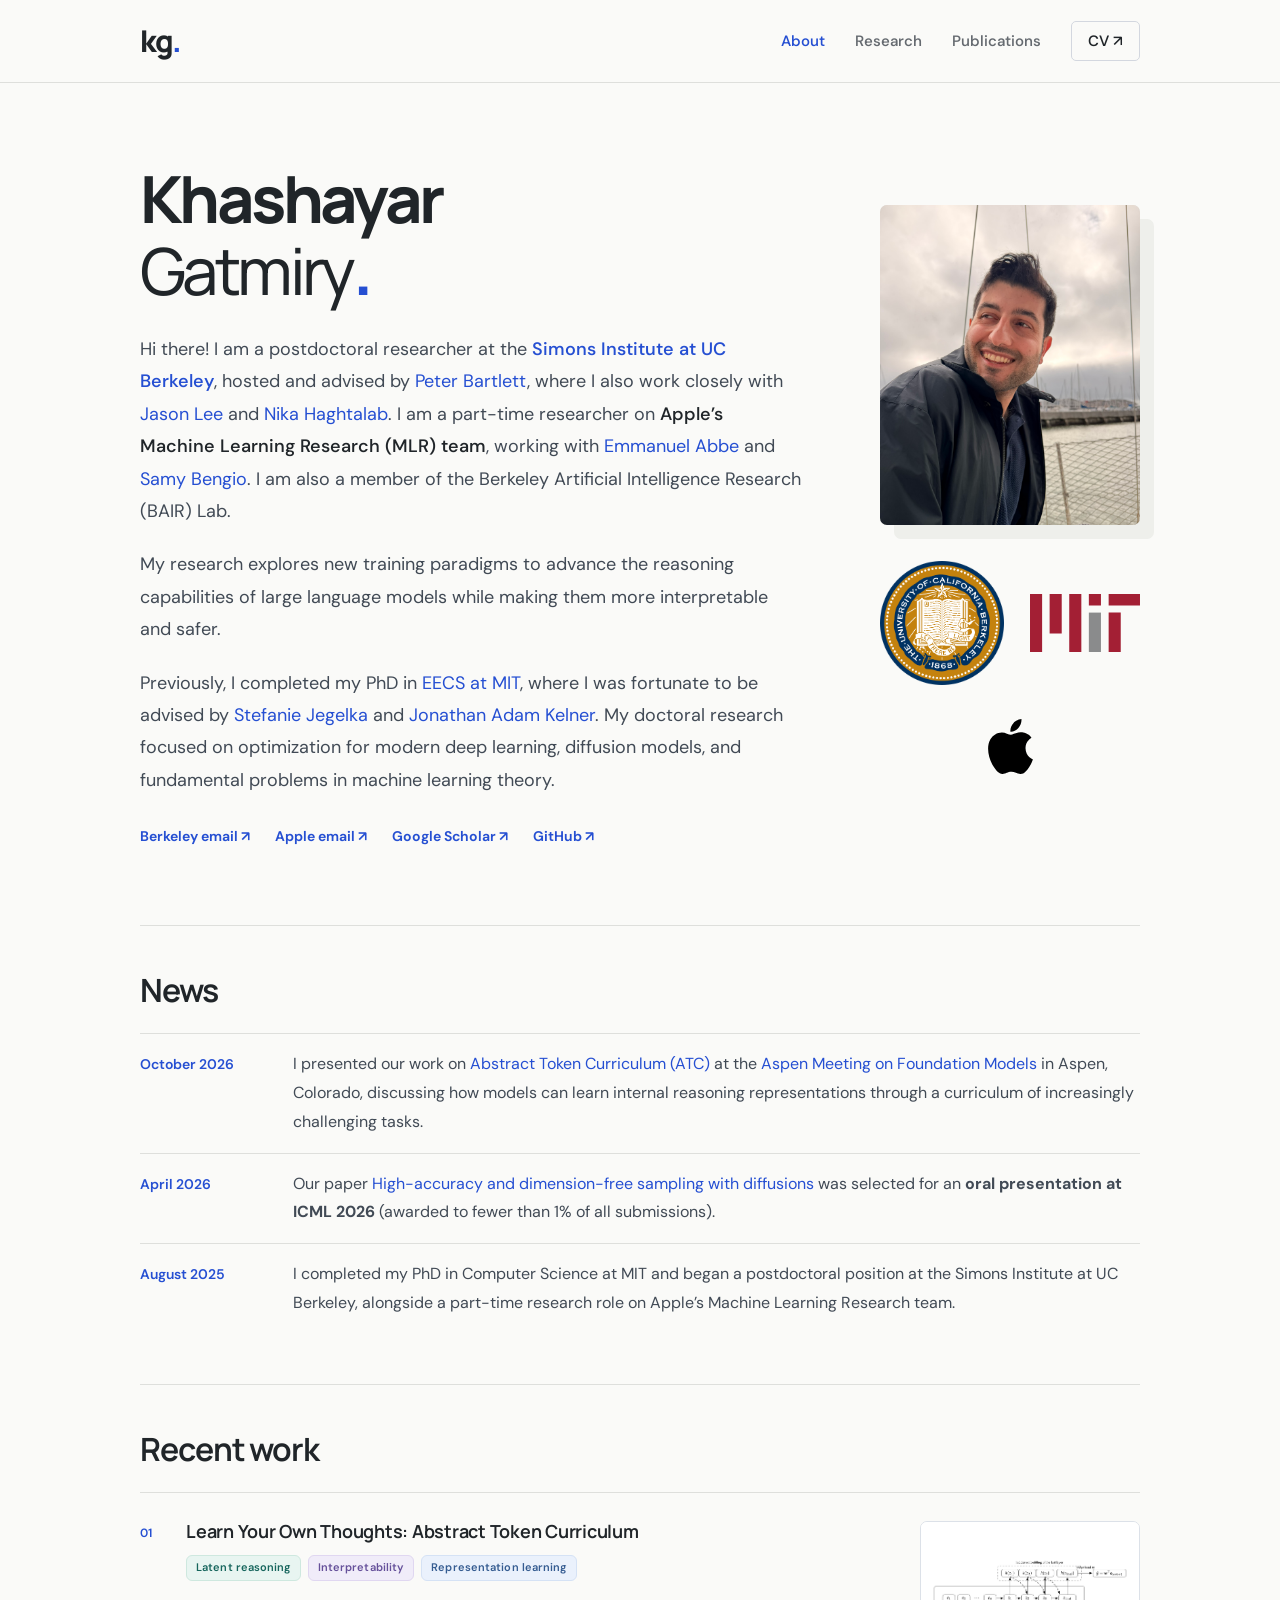
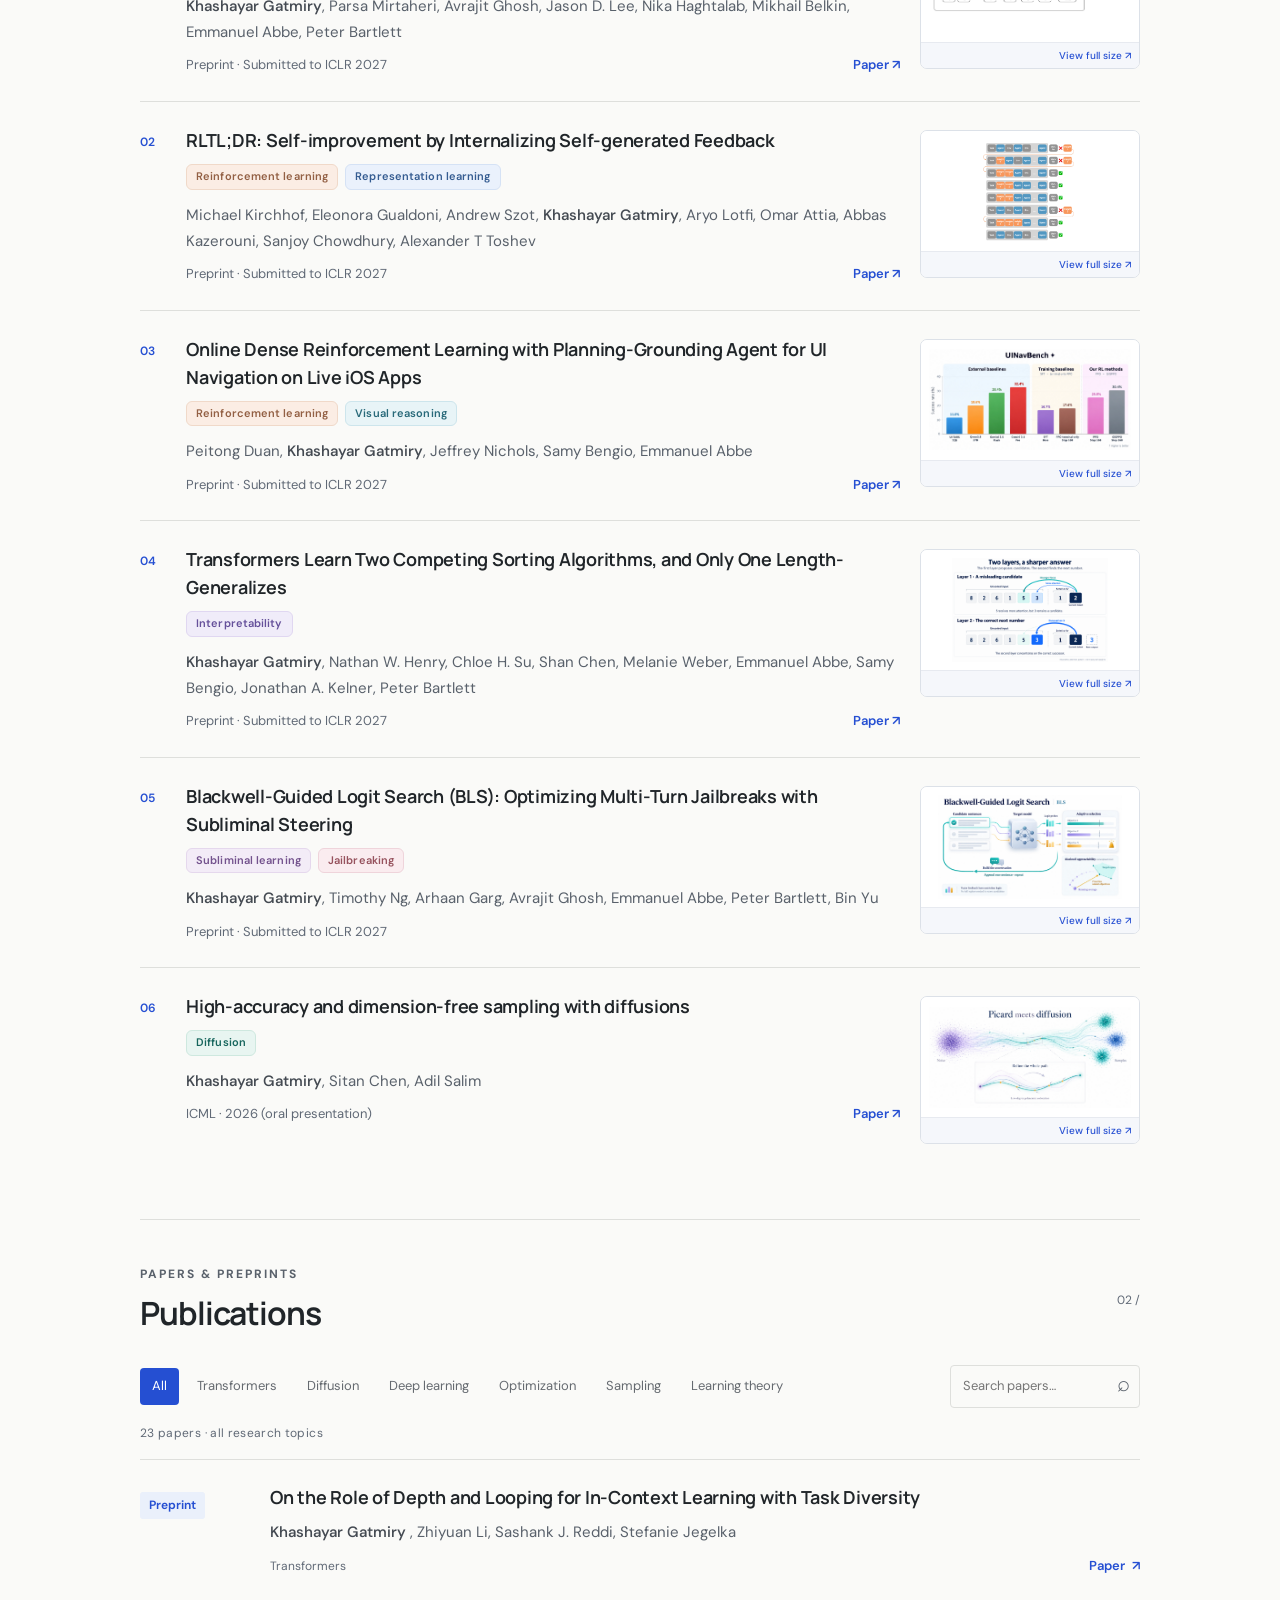
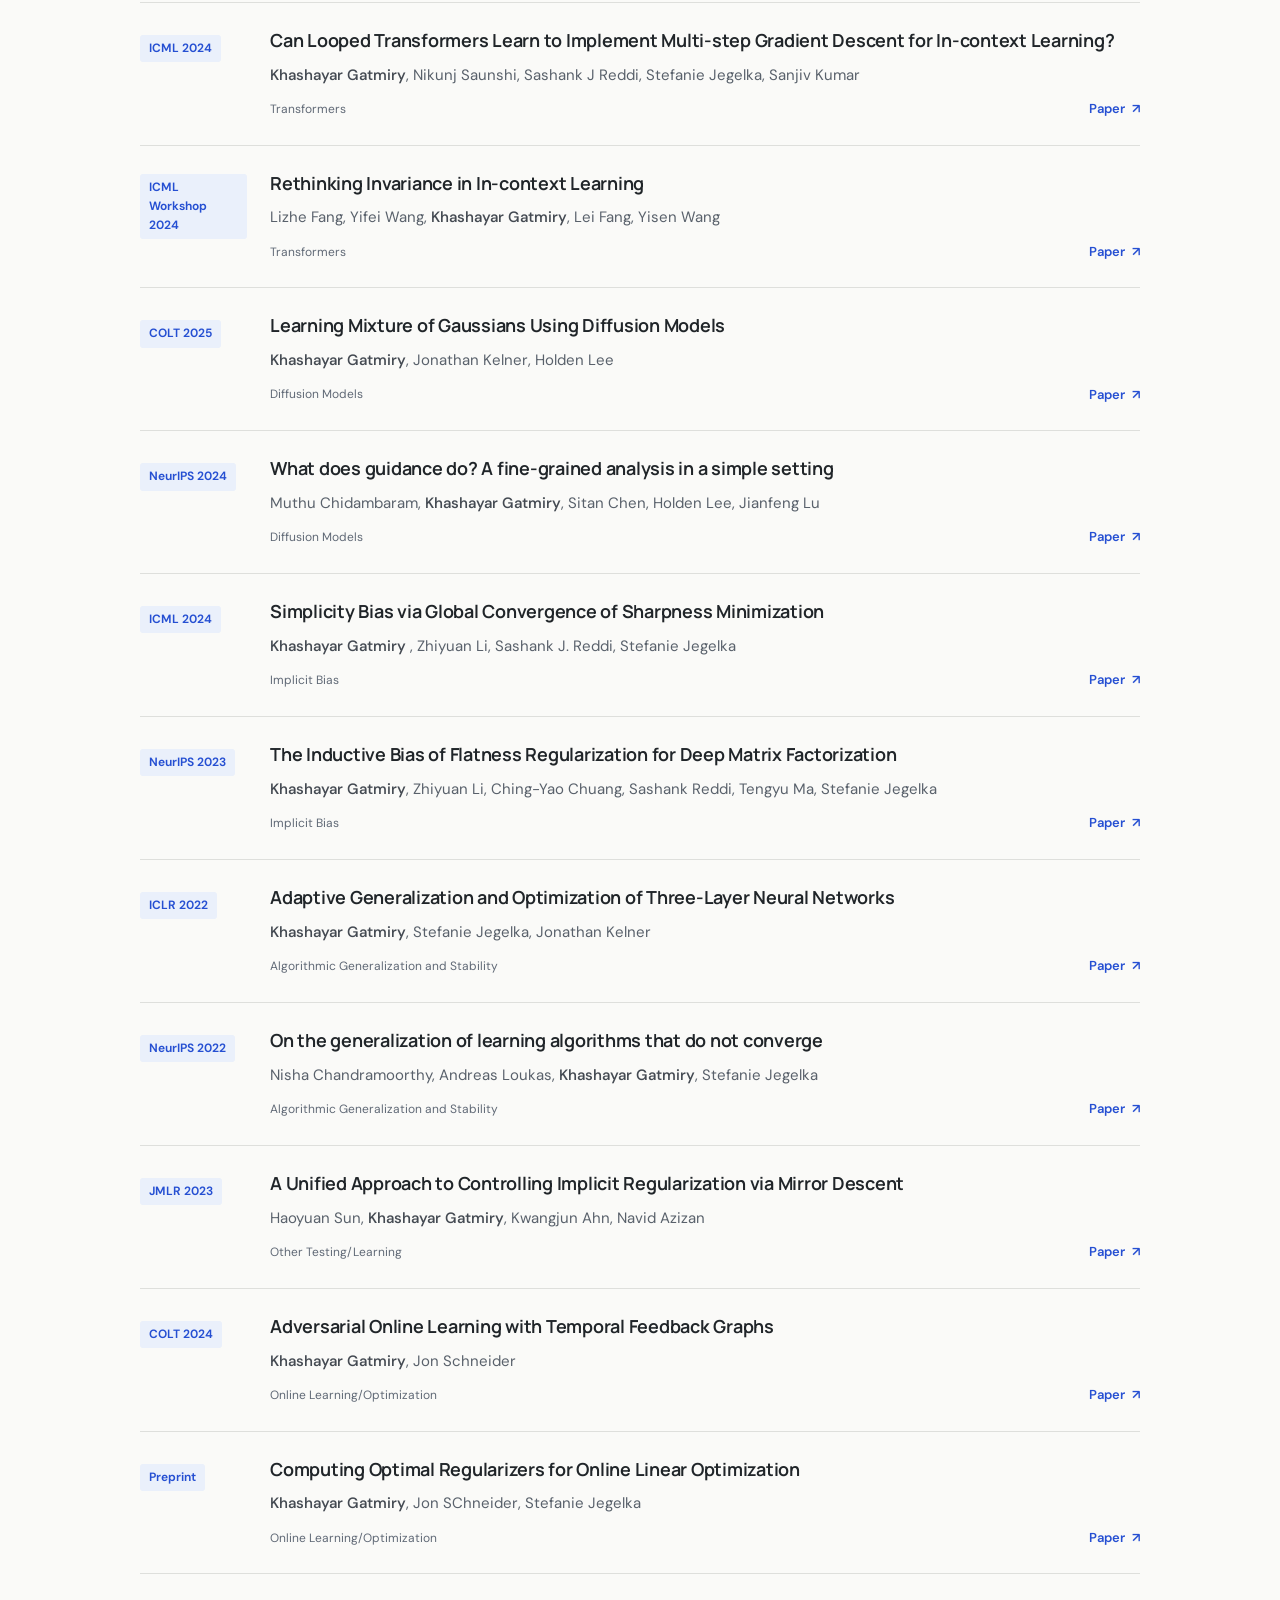
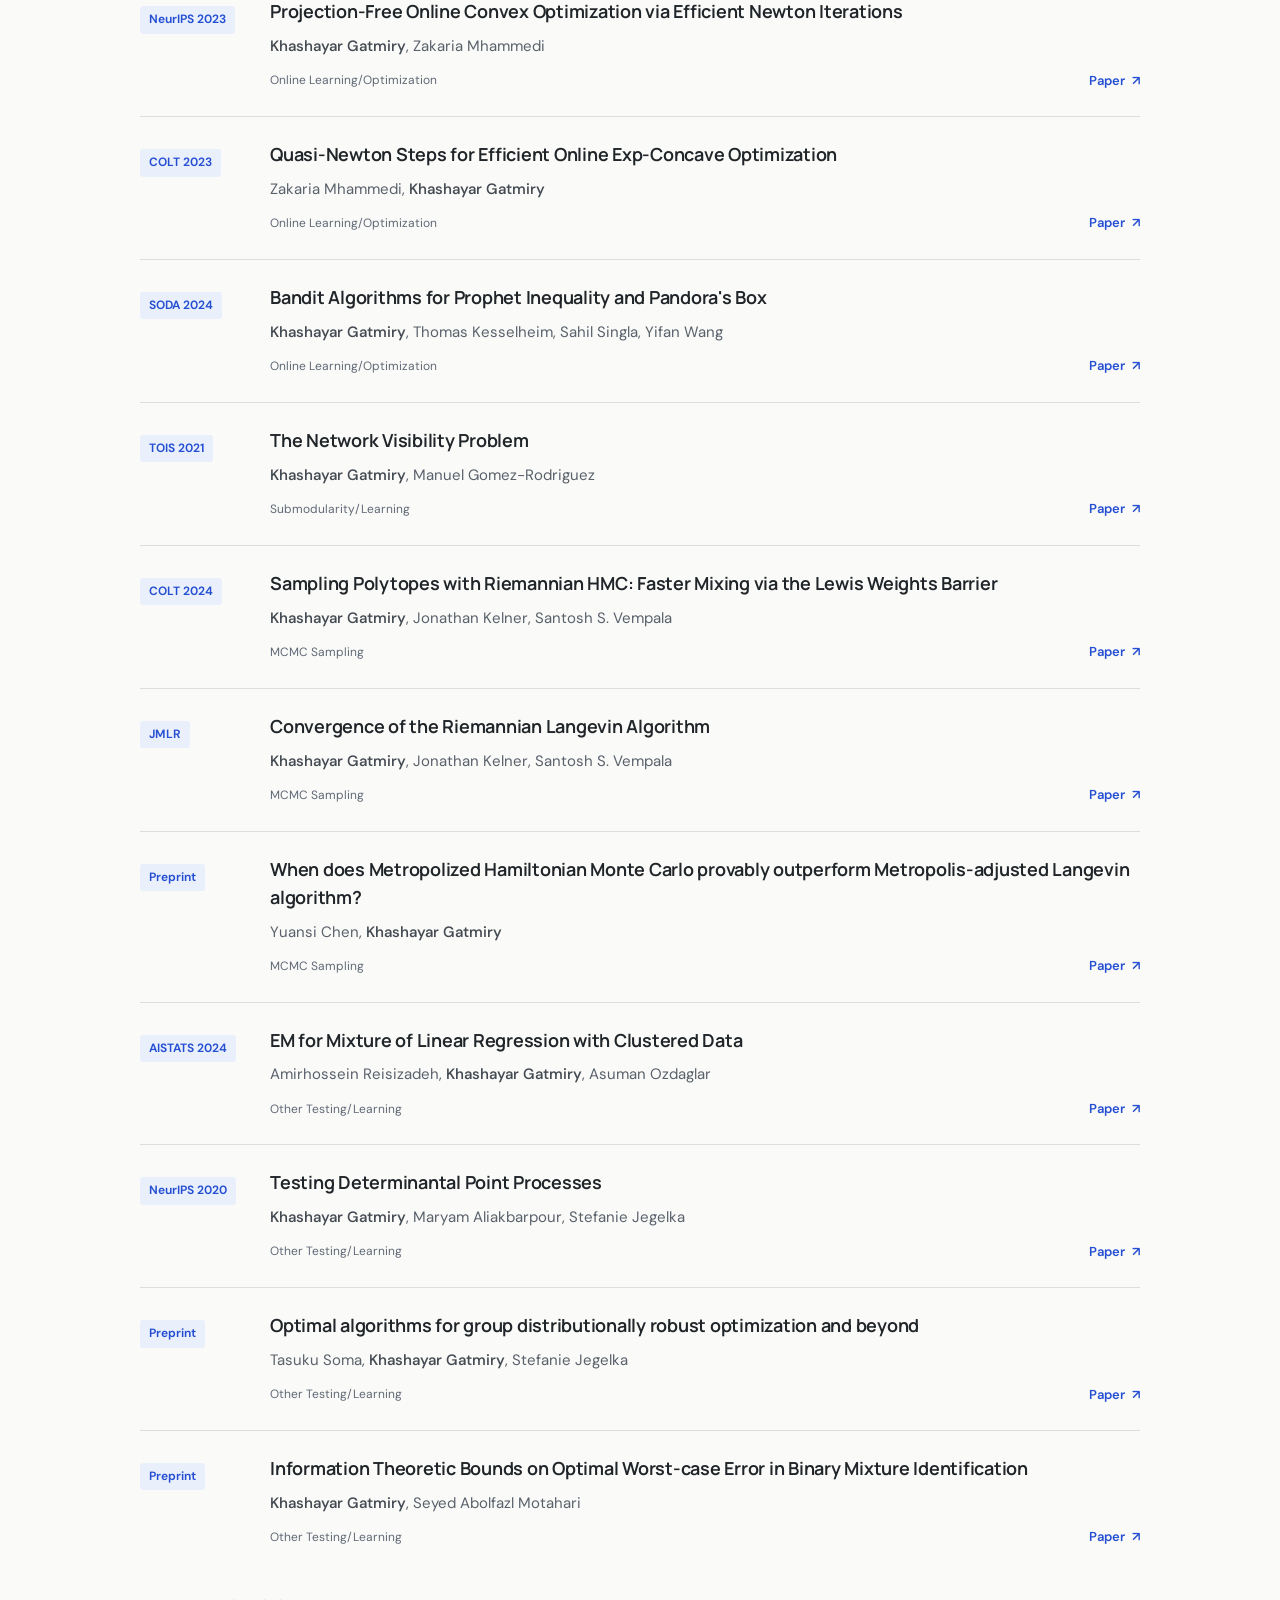
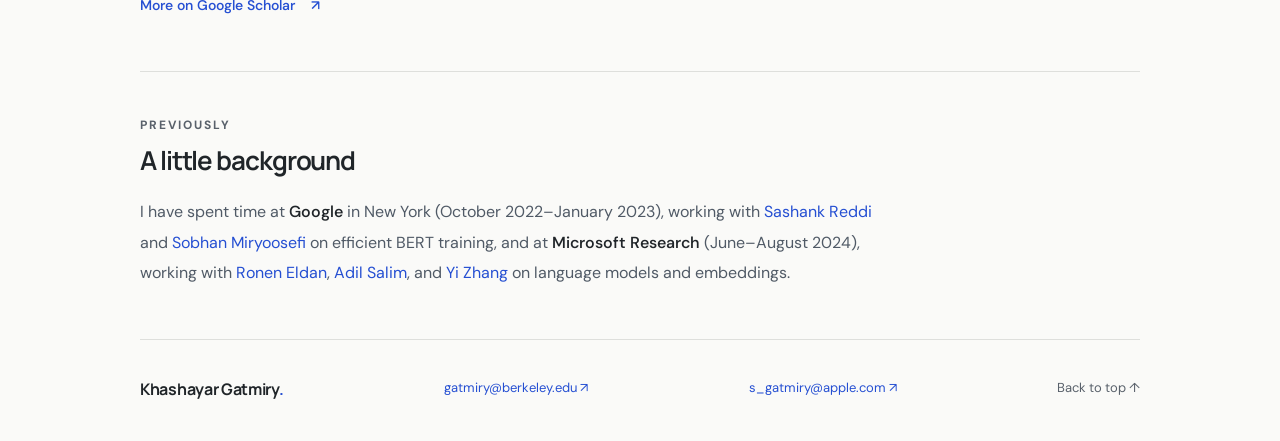
==== commit ad0659ff: "Move RLTLDR and UI Navigation before sorting in recent work" ====
--- a/index.html
+++ b/index.html
@@ -4,9 +4,9 @@
 <main id="main"><section class="intro" id="about"><div class="intro-copy"><h1>Khashayar<br><span>Gatmiry</span><span class="name-dot">.</span></h1><p>Hi there! I am a postdoctoral researcher at the <strong><a href="https://simons.berkeley.edu/" target="_blank" rel="noopener">Simons Institute at UC Berkeley</a></strong>, hosted and advised by <a href="https://www.stat.berkeley.edu/~bartlett/" target="_blank" rel="noopener">Peter Bartlett</a>, where I also work closely with <a href="https://jasondlee88.github.io/" target="_blank" rel="noopener">Jason Lee</a> and <a href="https://nika-haghtalab.com/" target="_blank" rel="noopener">Nika Haghtalab</a>. I am a part-time researcher on <strong>Apple’s Machine Learning Research (MLR) team</strong>, working with <a href="https://abbelab.ai/" target="_blank" rel="noopener">Emmanuel Abbe</a> and <a href="https://bengio.abracadoudou.com/" target="_blank" rel="noopener">Samy Bengio</a>. I am also a member of the Berkeley Artificial Intelligence Research (BAIR) Lab.</p><p>My research explores new training paradigms to advance the reasoning capabilities of large language models while making them more interpretable and safer.</p><p>Previously, I completed my PhD in <a href="https://www.csail.mit.edu/">EECS at MIT</a>, where I was fortunate to be advised by <a href="https://people.csail.mit.edu/stefje/">Stefanie Jegelka</a> and <a href="https://people.csail.mit.edu/kelner/">Jonathan Adam Kelner</a>. My doctoral research focused on optimization for modern deep learning, diffusion models, and fundamental problems in machine learning theory.</p><div class="socials"><a href="mailto:gatmiry@berkeley.edu">Berkeley email ↗</a><a href="mailto:s_gatmiry@apple.com">Apple email ↗</a><a href="https://scholar.google.com/citations?user=w8XocYQAAAAJ&amp;hl=en" target="_blank" rel="noopener">Google Scholar ↗</a><a href="https://github.com/gatmiry" target="_blank" rel="noopener">GitHub ↗</a></div></div><aside class="portrait-block"><div class="portrait-frame"><img src="assets/portrait-new.jpeg" alt="Khashayar Gatmiry" width="1536" height="2048" fetchpriority="high"></div><div class="affiliation-logos" aria-label="Research affiliations"><div class="academic-logos"><a class="affiliation-berkeley-seal" href="https://www.berkeley.edu/" target="_blank" rel="noopener" aria-label="University of California, Berkeley"><img src="assets/berkeley-seal.png" alt="University of California, Berkeley seal" loading="lazy" decoding="async"></a><a class="affiliation-mit" href="https://www.mit.edu/" target="_blank" rel="noopener" aria-label="Massachusetts Institute of Technology"><img src="assets/mit-mark.svg" alt="MIT" loading="lazy" decoding="async"></a></div><a class="affiliation-apple" href="https://machinelearning.apple.com/" target="_blank" rel="noopener" aria-label="Apple Machine Learning Research"><img class="apple-affiliation-image" src="assets/apple-mark.svg" alt="" loading="lazy" decoding="async"></a></div></aside></section>
 <section id="news" class="publications-section news-section" aria-labelledby="news-title"><div class="section-heading"><h2 id="news-title">News</h2></div><ul class="news-list"><li><time datetime="2026-10">October 2026</time><p>I presented our work on <a href="https://arxiv.org/abs/2609.19717" target="_blank" rel="noopener">Abstract Token Curriculum (ATC)</a> at the <a href="https://math.mit.edu/~rigollet/Aspen26/" target="_blank" rel="noopener">Aspen Meeting on Foundation Models</a> in Aspen, Colorado, discussing how models can learn internal reasoning representations through a curriculum of increasingly challenging tasks.</p></li><li><time datetime="2026-04">April 2026</time><p>Our paper <a href="https://arxiv.org/abs/2601.10708" target="_blank" rel="noopener">High-accuracy and dimension-free sampling with diffusions</a> was selected for an <strong>oral presentation at ICML 2026</strong> (awarded to fewer than 1% of all submissions).</p></li><li><time datetime="2025-08">August 2025</time><p>I completed my PhD in Computer Science at MIT and began a postdoctoral position at the Simons Institute at UC Berkeley, alongside a part-time research role on Apple’s Machine Learning Research team.</p></li></ul></section>
 <section id="recent-work" class="publications-section recent-work" aria-labelledby="recent-title"><div class="section-heading"><h2 id="recent-title">Recent work</h2></div><div class="recent-list"><article class="recent-item recent-item-with-figure"><span class="recent-number" aria-hidden="true">01</span><div><h3><a href="https://arxiv.org/abs/2609.19717" target="_blank" rel="noopener">Learn Your Own Thoughts: Abstract Token Curriculum</a></h3><ul class="research-tags" aria-label="Research topics"><li class="research-tag research-tag-latent">Latent reasoning</li><li class="research-tag research-tag-interpretability">Interpretability</li><li class="research-tag research-tag-representation">Representation learning</li></ul><p class="authors"><strong>Khashayar Gatmiry</strong>, Parsa Mirtaheri, Avrajit Ghosh, Jason D. Lee, Nika Haghtalab, Mikhail Belkin, Emmanuel Abbe, Peter Bartlett</p><div class="paper-meta"><span>Preprint · Submitted to ICLR 2027</span><a class="paper-link" href="https://arxiv.org/abs/2609.19717" target="_blank" rel="noopener" aria-label="Read Learn Your Own Thoughts: Abstract Token Curriculum">Paper ↗</a></div></div><figure class="recent-figure"><a data-paper-dialog="atc-dialog" aria-haspopup="dialog" aria-controls="atc-dialog" class="recent-figure-link" href="assets/papers/atc-overview.png" target="_blank" rel="noopener" aria-label="Expand the Abstract Token Curriculum diagram and read the abstract"><img src="assets/papers/atc-overview.png" alt="Abstract Token Curriculum architecture: input embeddings feed a sequence of abstract tokens, with last-layer hidden embeddings passed between reasoning steps and a final linear prediction head." width="1772" height="514" loading="lazy" decoding="async"></a><figcaption><span>Abstract Token Curriculum · Method overview</span><a data-paper-dialog="atc-dialog" aria-haspopup="dialog" aria-controls="atc-dialog" href="assets/papers/atc-overview.png" target="_blank" rel="noopener">View full size ↗</a></figcaption></figure></article>
-<article class="recent-item recent-item-with-figure"><span class="recent-number" aria-hidden="true">02</span><div><h3><a href="https://arxiv.org/abs/2610.26974" target="_blank" rel="noopener">Transformers Learn Two Competing Sorting Algorithms, and Only One Length-Generalizes</a></h3><ul class="research-tags" aria-label="Research topics"><li class="research-tag research-tag-interpretability">Interpretability</li></ul><p class="authors"><strong>Khashayar Gatmiry</strong>, Nathan W. Henry, Chloe H. Su, Shan Chen, Melanie Weber, Emmanuel Abbe, Samy Bengio, Jonathan A. Kelner, Peter Bartlett</p><div class="paper-meta"><span>Preprint · Submitted to ICLR 2027</span><a class="paper-link" href="https://arxiv.org/abs/2610.26974" target="_blank" rel="noopener" aria-label="Read Transformers Learn Two Competing Sorting Algorithms, and Only One Length-Generalizes">Paper ↗</a></div></div><figure class="recent-figure"><a class="recent-figure-link" href="assets/papers/sorting-attention.png" data-paper-dialog="sorting-dialog" aria-haspopup="dialog" aria-controls="sorting-dialog" aria-label="Expand the sorting attention illustration and read about this work"><img src="assets/papers/sorting-attention.png" width="1536" height="1024" loading="lazy" decoding="async" alt="Two-layer sorting attention: the first layer favors 5 while also attending to 3; the second layer concentrates on 3, the correct next number."></a><figcaption><a href="assets/papers/sorting-attention.png" data-paper-dialog="sorting-dialog" aria-haspopup="dialog" aria-controls="sorting-dialog">View full size ↗</a></figcaption></figure></article>
-<article class="recent-item recent-item-with-figure"><span class="recent-number" aria-hidden="true">03</span><div><h3><a href="https://arxiv.org/abs/2609.37633" target="_blank" rel="noopener">RLTL;DR: Self-improvement by Internalizing Self-generated Feedback</a></h3><ul class="research-tags" aria-label="Research topics"><li class="research-tag research-tag-rl">Reinforcement learning</li><li class="research-tag research-tag-representation">Representation learning</li></ul><p class="authors">Michael Kirchhof, Eleonora Gualdoni, Andrew Szot, <strong>Khashayar Gatmiry</strong>, Aryo Lotfi, Omar Attia, Abbas Kazerouni, Sanjoy Chowdhury, Alexander T Toshev</p><div class="paper-meta"><span>Preprint · Submitted to ICLR 2027</span><a class="paper-link" href="https://arxiv.org/abs/2609.37633" target="_blank" rel="noopener" aria-label="Read RLTL;DR: Self-improvement by Internalizing Self-generated Feedback">Paper ↗</a></div></div><figure class="recent-figure"><a class="recent-figure-link" href="assets/papers/rltldr-overview.png" data-paper-dialog="rltldr-dialog" aria-haspopup="dialog" aria-controls="rltldr-dialog" aria-label="Expand the RLTL;DR figure and read about this work"><img src="assets/papers/rltldr-overview.png" width="1224" height="1274" loading="lazy" decoding="async" alt="An agent retries a task, writes short insights after failed attempts, reuses those insights, and eventually succeeds without them."></a><figcaption><a href="assets/papers/rltldr-overview.png" data-paper-dialog="rltldr-dialog" aria-haspopup="dialog" aria-controls="rltldr-dialog">View full size ↗</a></figcaption></figure></article>
-<article class="recent-item recent-item-with-figure"><span class="recent-number" aria-hidden="true">04</span><div><h3><a href="https://arxiv.org/abs/2610.39264" target="_blank" rel="noopener">Online Dense Reinforcement Learning with Planning-Grounding Agent for UI Navigation on Live iOS Apps</a></h3><ul class="research-tags" aria-label="Research topics"><li class="research-tag research-tag-rl">Reinforcement learning</li><li class="research-tag research-tag-visual">Visual reasoning</li></ul><p class="authors">Peitong Duan, <strong>Khashayar Gatmiry</strong>, Jeffrey Nichols, Samy Bengio, Emmanuel Abbe</p><div class="paper-meta"><span>Preprint · Submitted to ICLR 2027</span><a class="paper-link" href="https://arxiv.org/abs/2610.39264" target="_blank" rel="noopener" aria-label="Read Online Dense Reinforcement Learning with Planning-Grounding Agent for UI Navigation on Live iOS Apps">Paper ↗</a></div></div><figure class="recent-figure"><a class="recent-figure-link" href="assets/papers/uinavbench-success-rates.webp" data-paper-dialog="uinav-dialog" aria-haspopup="dialog" aria-controls="uinav-dialog" aria-label="Expand the UINavBench chart and read about UI Navigation"><img src="assets/papers/uinavbench-success-rates.webp" width="1774" height="887" loading="lazy" decoding="async" alt="UINavBench success rates: SFT 16.7%, terminal-only PPO 17.6%, dense-reward PPO 25.5%, and GiGPPO 30.4%, alongside external baselines."></a><figcaption><a href="assets/papers/uinavbench-success-rates.webp" data-paper-dialog="uinav-dialog" aria-haspopup="dialog" aria-controls="uinav-dialog">View full size ↗</a></figcaption></figure></article>
+<article class="recent-item recent-item-with-figure"><span class="recent-number" aria-hidden="true">02</span><div><h3><a href="https://arxiv.org/abs/2609.37633" target="_blank" rel="noopener">RLTL;DR: Self-improvement by Internalizing Self-generated Feedback</a></h3><ul class="research-tags" aria-label="Research topics"><li class="research-tag research-tag-rl">Reinforcement learning</li><li class="research-tag research-tag-representation">Representation learning</li></ul><p class="authors">Michael Kirchhof, Eleonora Gualdoni, Andrew Szot, <strong>Khashayar Gatmiry</strong>, Aryo Lotfi, Omar Attia, Abbas Kazerouni, Sanjoy Chowdhury, Alexander T Toshev</p><div class="paper-meta"><span>Preprint · Submitted to ICLR 2027</span><a class="paper-link" href="https://arxiv.org/abs/2609.37633" target="_blank" rel="noopener" aria-label="Read RLTL;DR: Self-improvement by Internalizing Self-generated Feedback">Paper ↗</a></div></div><figure class="recent-figure"><a class="recent-figure-link" href="assets/papers/rltldr-overview.png" data-paper-dialog="rltldr-dialog" aria-haspopup="dialog" aria-controls="rltldr-dialog" aria-label="Expand the RLTL;DR figure and read about this work"><img src="assets/papers/rltldr-overview.png" width="1224" height="1274" loading="lazy" decoding="async" alt="An agent retries a task, writes short insights after failed attempts, reuses those insights, and eventually succeeds without them."></a><figcaption><a href="assets/papers/rltldr-overview.png" data-paper-dialog="rltldr-dialog" aria-haspopup="dialog" aria-controls="rltldr-dialog">View full size ↗</a></figcaption></figure></article>
+<article class="recent-item recent-item-with-figure"><span class="recent-number" aria-hidden="true">03</span><div><h3><a href="https://arxiv.org/abs/2610.39264" target="_blank" rel="noopener">Online Dense Reinforcement Learning with Planning-Grounding Agent for UI Navigation on Live iOS Apps</a></h3><ul class="research-tags" aria-label="Research topics"><li class="research-tag research-tag-rl">Reinforcement learning</li><li class="research-tag research-tag-visual">Visual reasoning</li></ul><p class="authors">Peitong Duan, <strong>Khashayar Gatmiry</strong>, Jeffrey Nichols, Samy Bengio, Emmanuel Abbe</p><div class="paper-meta"><span>Preprint · Submitted to ICLR 2027</span><a class="paper-link" href="https://arxiv.org/abs/2610.39264" target="_blank" rel="noopener" aria-label="Read Online Dense Reinforcement Learning with Planning-Grounding Agent for UI Navigation on Live iOS Apps">Paper ↗</a></div></div><figure class="recent-figure"><a class="recent-figure-link" href="assets/papers/uinavbench-success-rates.webp" data-paper-dialog="uinav-dialog" aria-haspopup="dialog" aria-controls="uinav-dialog" aria-label="Expand the UINavBench chart and read about UI Navigation"><img src="assets/papers/uinavbench-success-rates.webp" width="1774" height="887" loading="lazy" decoding="async" alt="UINavBench success rates: SFT 16.7%, terminal-only PPO 17.6%, dense-reward PPO 25.5%, and GiGPPO 30.4%, alongside external baselines."></a><figcaption><a href="assets/papers/uinavbench-success-rates.webp" data-paper-dialog="uinav-dialog" aria-haspopup="dialog" aria-controls="uinav-dialog">View full size ↗</a></figcaption></figure></article>
+<article class="recent-item recent-item-with-figure"><span class="recent-number" aria-hidden="true">04</span><div><h3><a href="https://arxiv.org/abs/2610.26974" target="_blank" rel="noopener">Transformers Learn Two Competing Sorting Algorithms, and Only One Length-Generalizes</a></h3><ul class="research-tags" aria-label="Research topics"><li class="research-tag research-tag-interpretability">Interpretability</li></ul><p class="authors"><strong>Khashayar Gatmiry</strong>, Nathan W. Henry, Chloe H. Su, Shan Chen, Melanie Weber, Emmanuel Abbe, Samy Bengio, Jonathan A. Kelner, Peter Bartlett</p><div class="paper-meta"><span>Preprint · Submitted to ICLR 2027</span><a class="paper-link" href="https://arxiv.org/abs/2610.26974" target="_blank" rel="noopener" aria-label="Read Transformers Learn Two Competing Sorting Algorithms, and Only One Length-Generalizes">Paper ↗</a></div></div><figure class="recent-figure"><a class="recent-figure-link" href="assets/papers/sorting-attention.png" data-paper-dialog="sorting-dialog" aria-haspopup="dialog" aria-controls="sorting-dialog" aria-label="Expand the sorting attention illustration and read about this work"><img src="assets/papers/sorting-attention.png" width="1536" height="1024" loading="lazy" decoding="async" alt="Two-layer sorting attention: the first layer favors 5 while also attending to 3; the second layer concentrates on 3, the correct next number."></a><figcaption><a href="assets/papers/sorting-attention.png" data-paper-dialog="sorting-dialog" aria-haspopup="dialog" aria-controls="sorting-dialog">View full size ↗</a></figcaption></figure></article>
 <article class="recent-item recent-item-with-figure"><span class="recent-number" aria-hidden="true">05</span><div><h3>Blackwell-Guided Logit Search (BLS): Optimizing Multi-Turn Jailbreaks with Subliminal Steering</h3><ul class="research-tags" aria-label="Research topics"><li class="research-tag research-tag-subliminal">Subliminal learning</li><li class="research-tag research-tag-jailbreaking">Jailbreaking</li></ul><p class="authors"><strong>Khashayar Gatmiry</strong>, Timothy Ng, Arhaan Garg, Avrajit Ghosh, Emmanuel Abbe, Peter Bartlett, Bin Yu</p><div class="paper-meta"><span>Preprint · Submitted to ICLR 2027</span></div></div><figure class="recent-figure"><a class="recent-figure-link" href="assets/papers/bls-overview.webp" data-paper-dialog="bls-dialog" aria-haspopup="dialog" aria-controls="bls-dialog" aria-label="Expand the BLS illustration and read about this work"><img src="assets/papers/bls-overview.webp" width="1672" height="941" loading="lazy" decoding="async" alt="Blackwell-Guided Logit Search overview: candidate sentences, target-model logit probes, adaptive selection across objectives, and conversation construction."></a><figcaption><a href="assets/papers/bls-overview.webp" data-paper-dialog="bls-dialog" aria-haspopup="dialog" aria-controls="bls-dialog">View full size ↗</a></figcaption></figure></article><article class="recent-item recent-item-with-figure"><span class="recent-number" aria-hidden="true">06</span><div><h3><a href="https://arxiv.org/abs/2601.10708" target="_blank" rel="noopener">High-accuracy and dimension-free sampling with diffusions</a></h3><ul class="research-tags" aria-label="Research topics"><li class="research-tag research-tag-latent">Diffusion</li></ul><p class="authors"><strong>Khashayar Gatmiry</strong>, Sitan Chen, Adil Salim</p><div class="paper-meta"><span>ICML · 2026 (oral presentation)</span><a class="paper-link" href="https://arxiv.org/abs/2601.10708" target="_blank" rel="noopener">Paper ↗</a></div></div><figure class="recent-figure"><a class="recent-figure-link" href="assets/papers/picard-diffusion.webp" data-paper-dialog="picard-dialog" aria-haspopup="dialog" aria-controls="picard-dialog" aria-label="Expand the Picard diffusion illustration and read about this work"><img src="assets/papers/picard-diffusion.webp" width="1774" height="887" loading="lazy" decoding="async" alt="Picard meets diffusion: noise evolves toward samples, with an inset illustrating iterative refinement of a path using low-degree polynomial collocation."></a><figcaption><a href="assets/papers/picard-diffusion.webp" data-paper-dialog="picard-dialog" aria-haspopup="dialog" aria-controls="picard-dialog">View full size ↗</a></figcaption></figure></article></div></section>
 <!-- Research interests temporarily hidden
 <section id="research" class="research-section"><div class="section-heading"><div><p class="eyebrow">WHAT I WORK ON</p><h2>Research interests</h2></div><span class="section-number" aria-hidden="true">01 /</span></div><div class="interests"><a href="#publications" data-filter-link="Transformers"><span class="interest-num">01</span><h3>Transformers &amp;<br>in-context learning</h3><p>Depth, looping, and the algorithms learned by language models.</p><span class="interest-arrow" aria-hidden="true">↗</span></a><a href="#publications" data-filter-link="Deep learning"><span class="interest-num">02</span><h3>Optimization &amp;<br>learning theory</h3><p>Implicit bias, generalization, and the geometry of training.</p><span class="interest-arrow" aria-hidden="true">↗</span></a><a href="#publications" data-filter-link="Diffusion"><span class="interest-num">03</span><h3>Sampling &amp;<br>diffusion models</h3><p>Efficient algorithms for sampling and generative modeling.</p><span class="interest-arrow" aria-hidden="true">↗</span></a></div></section>
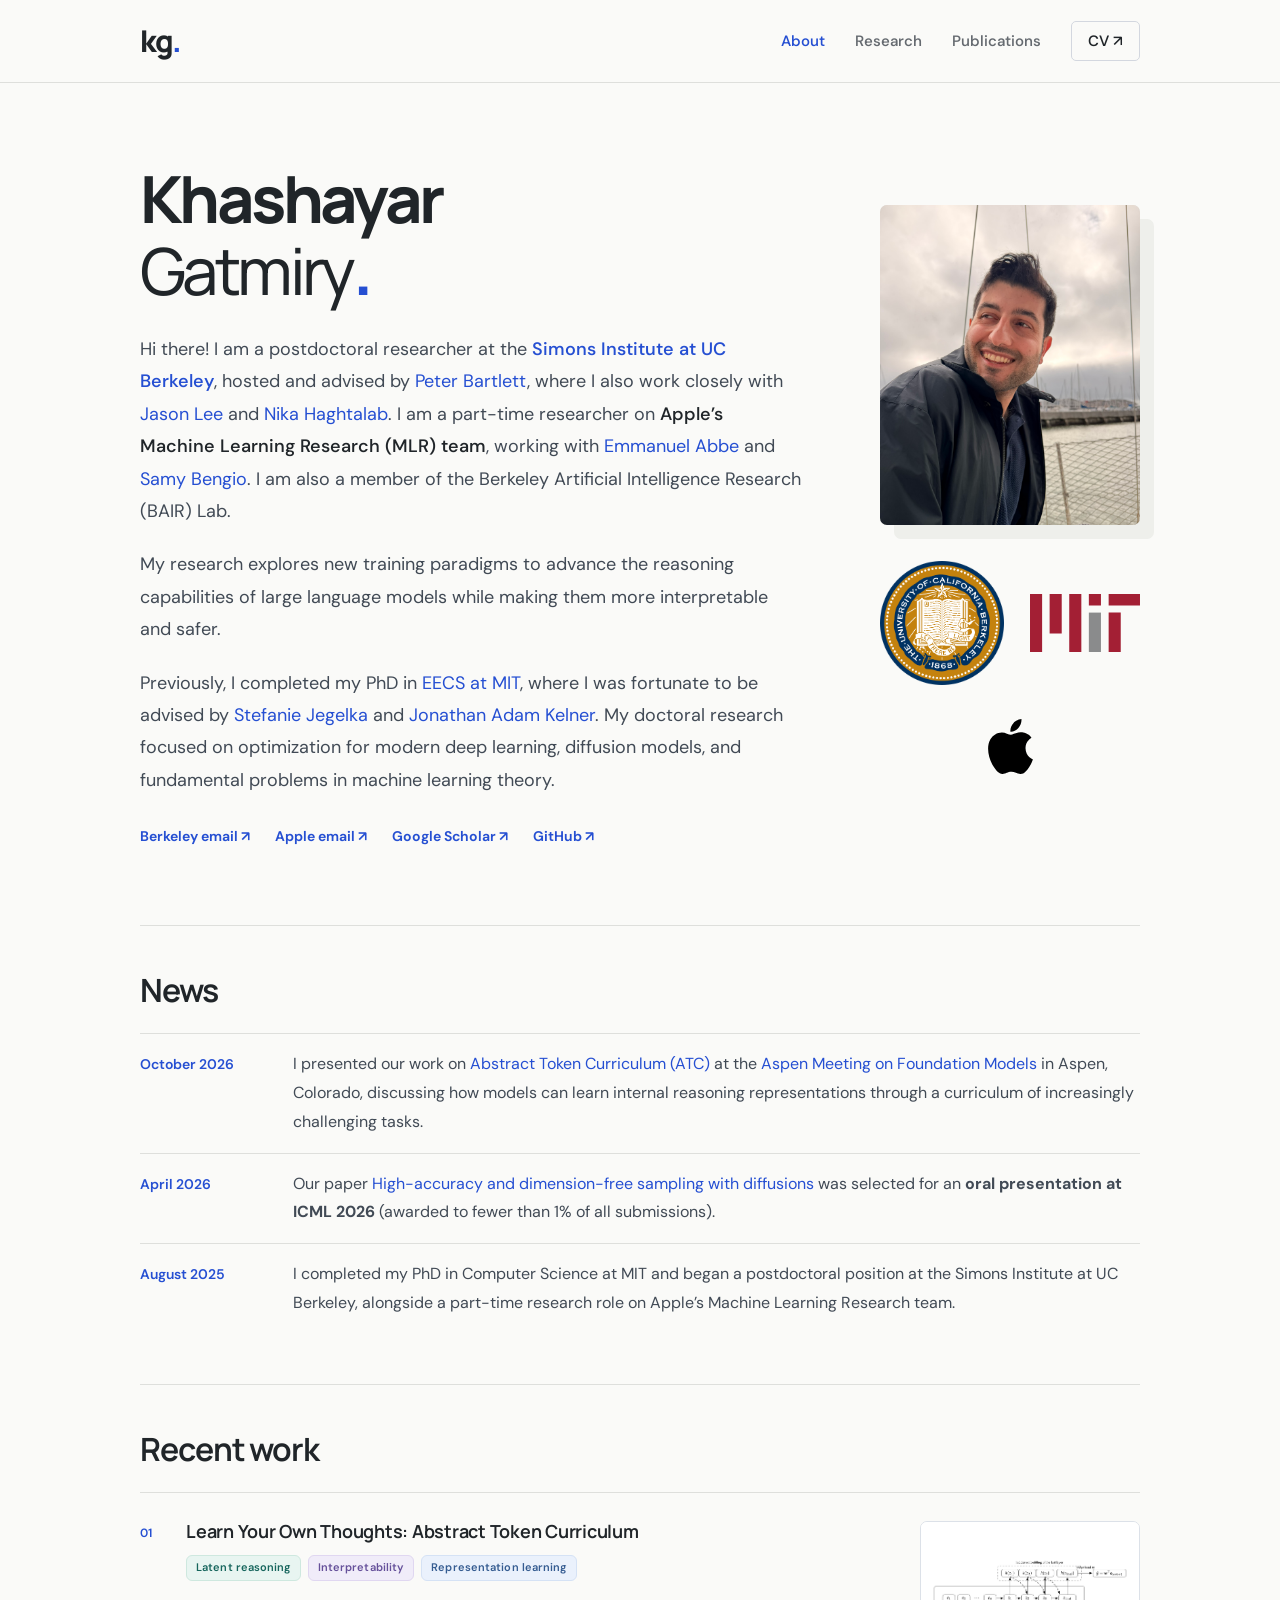
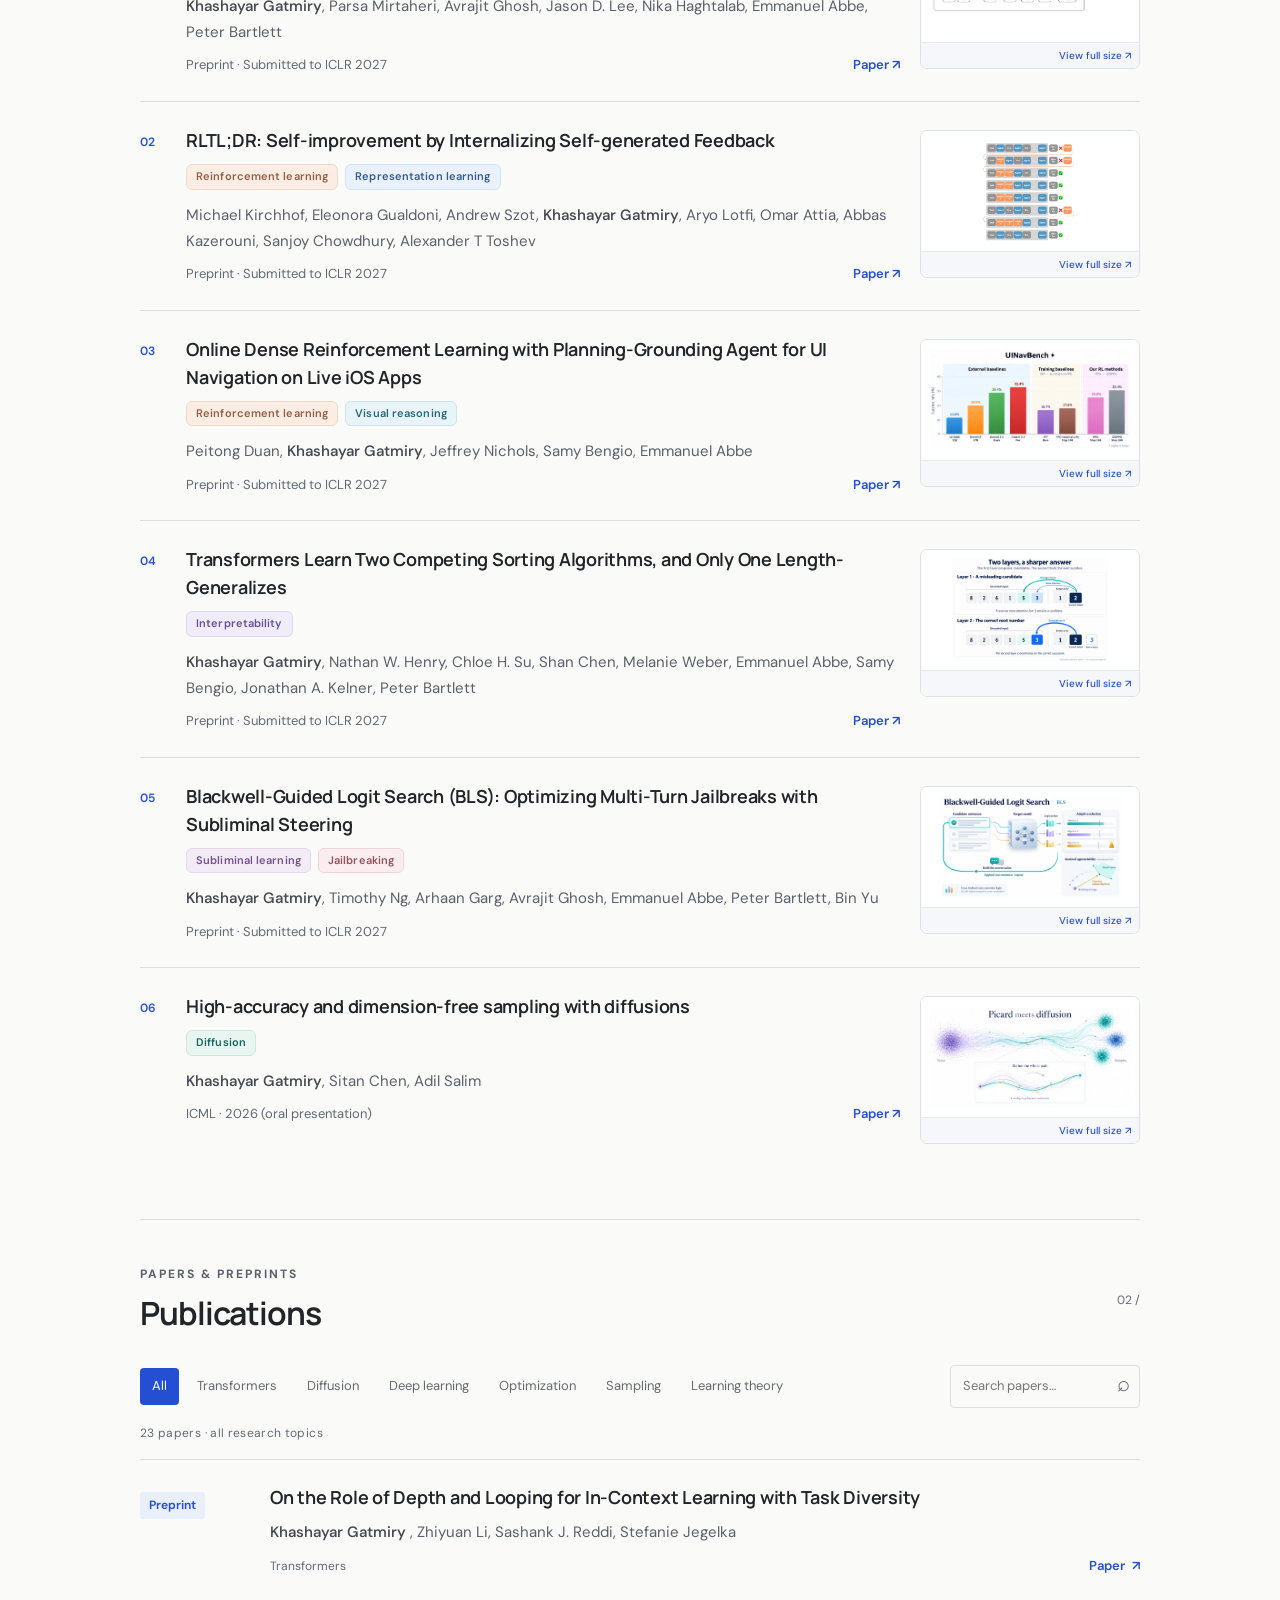
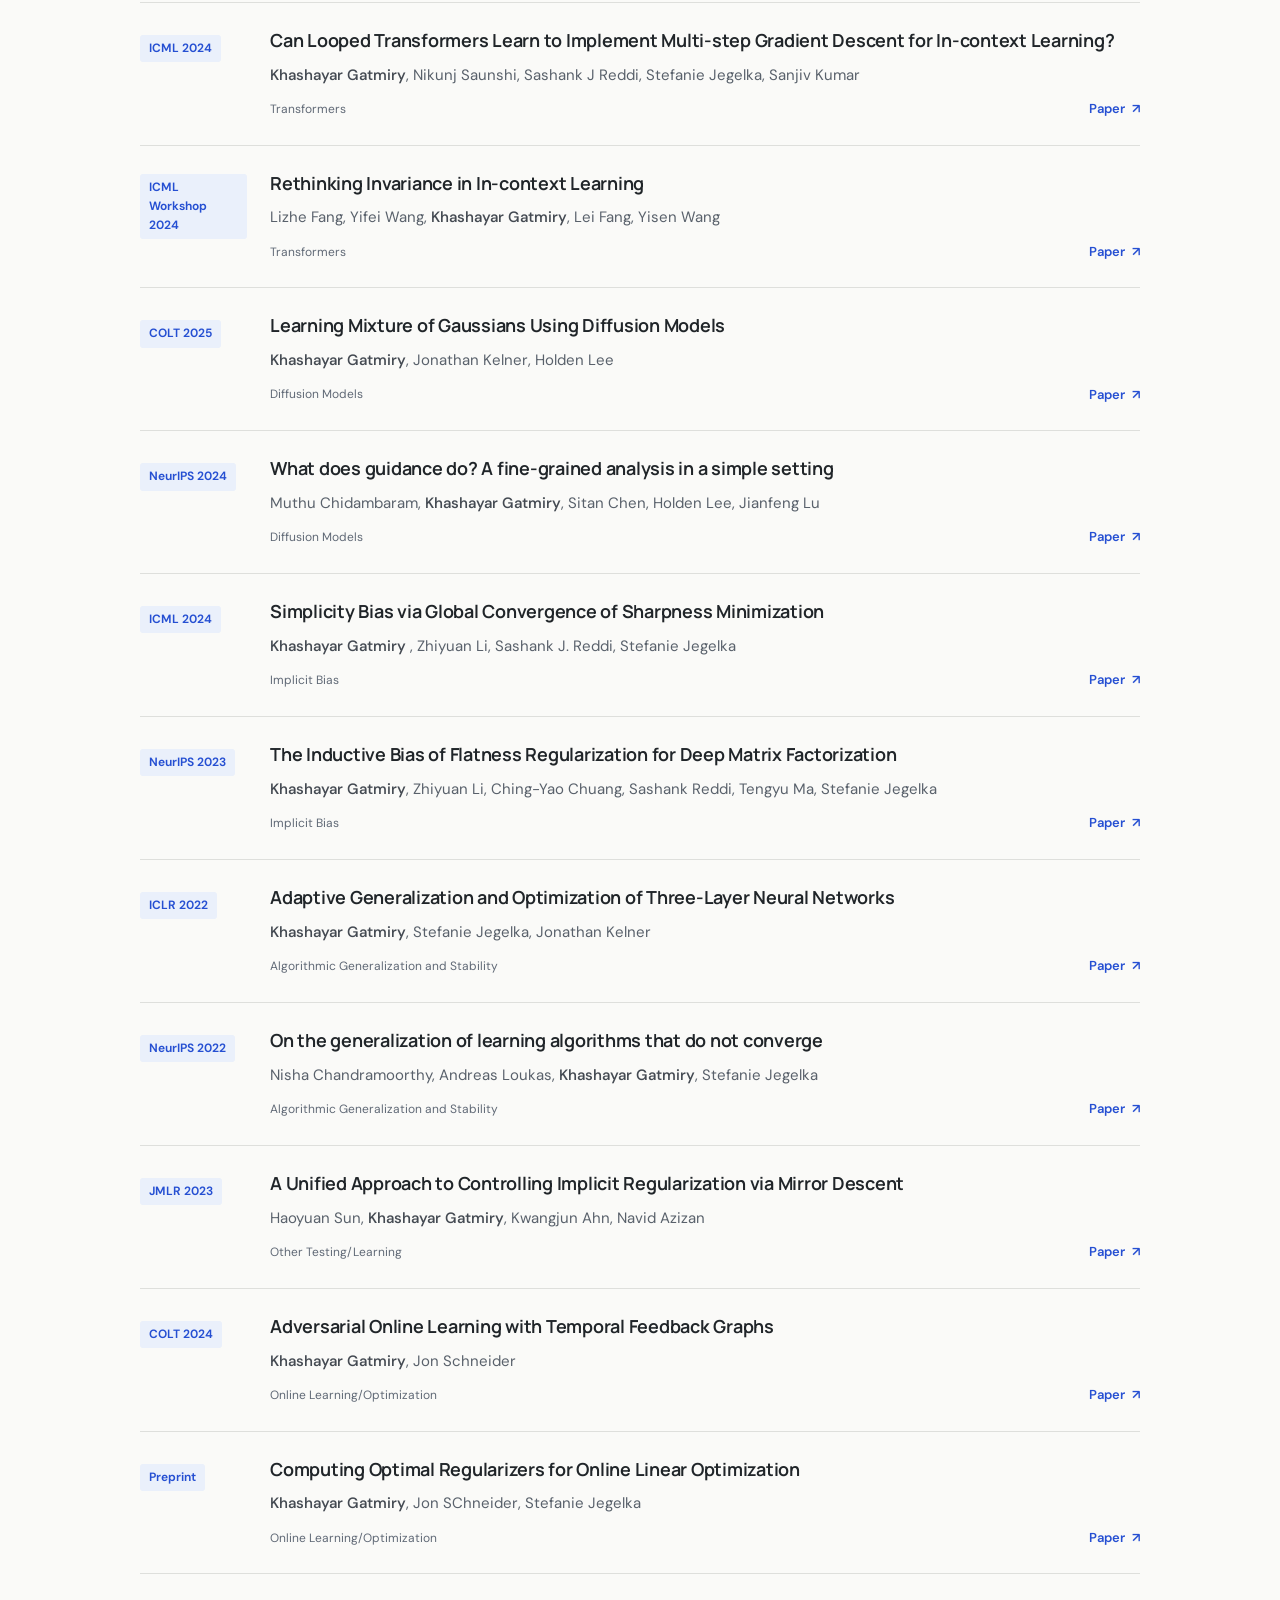
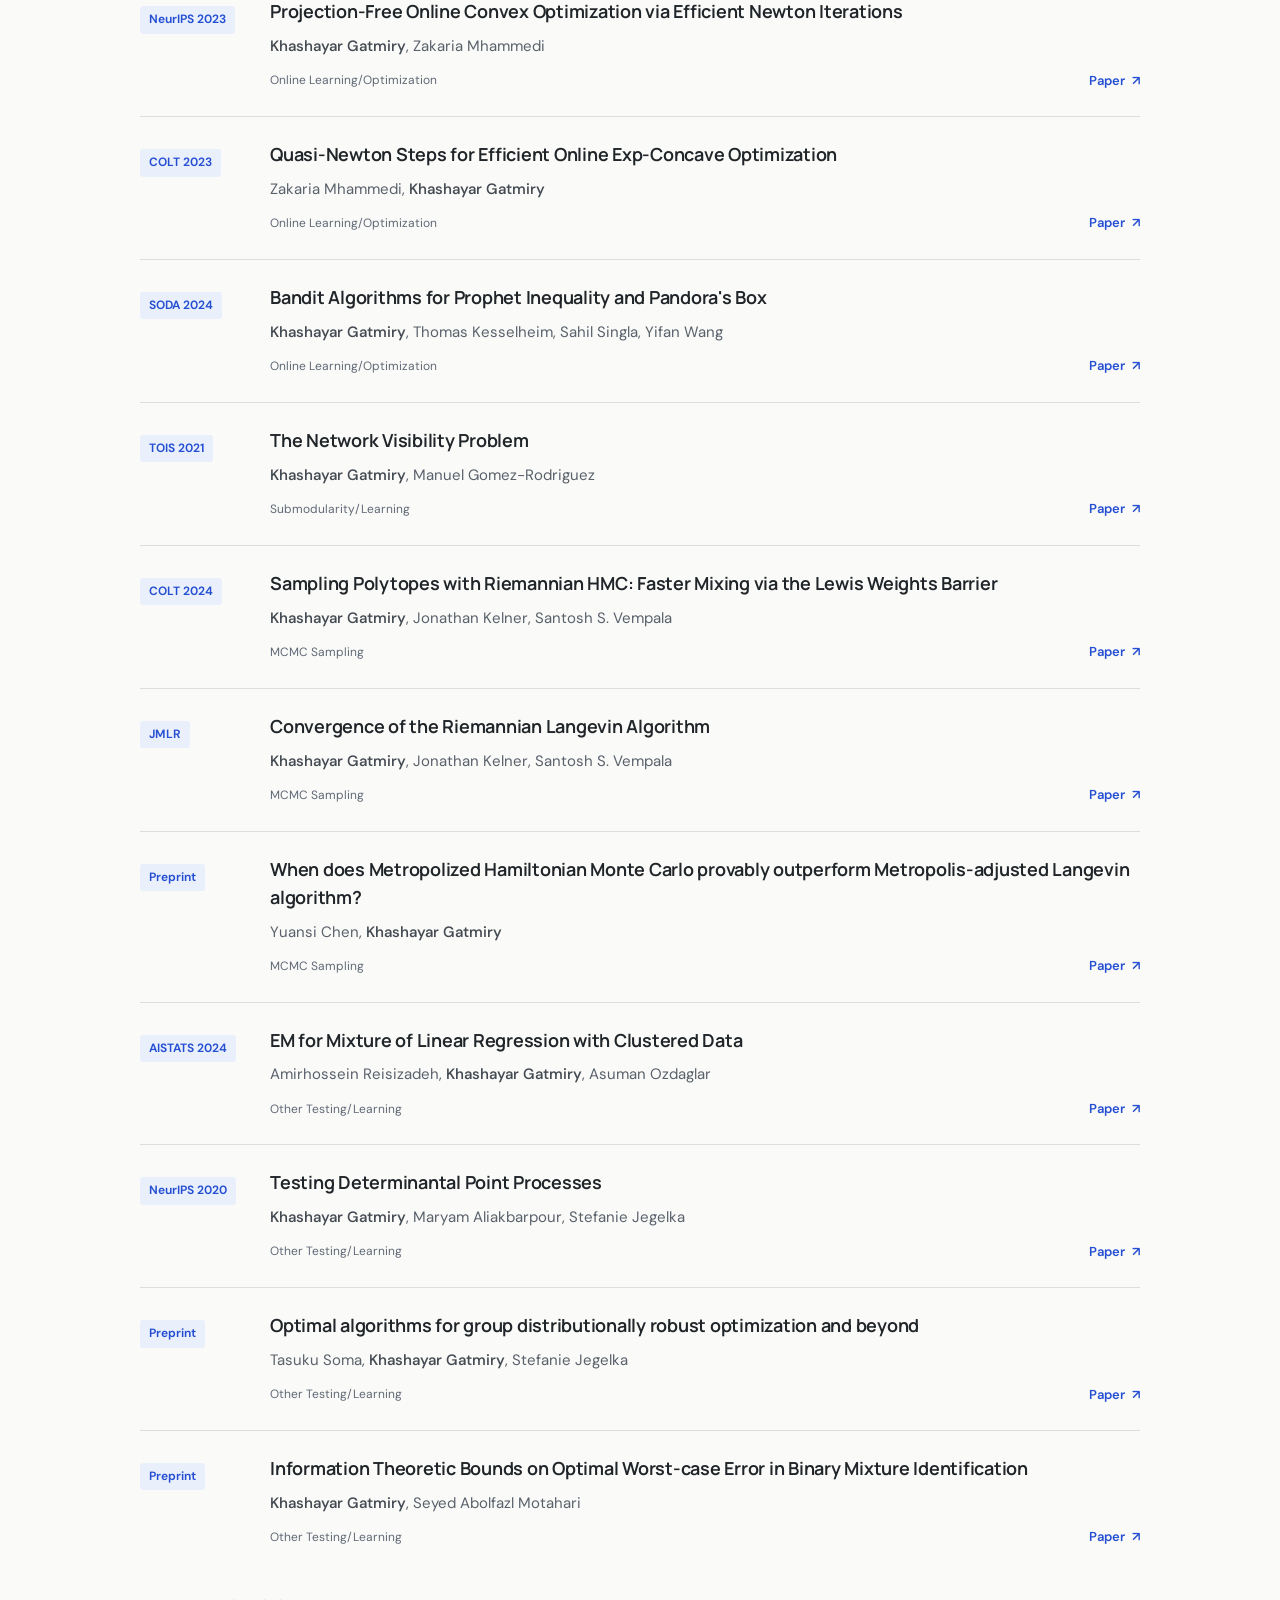
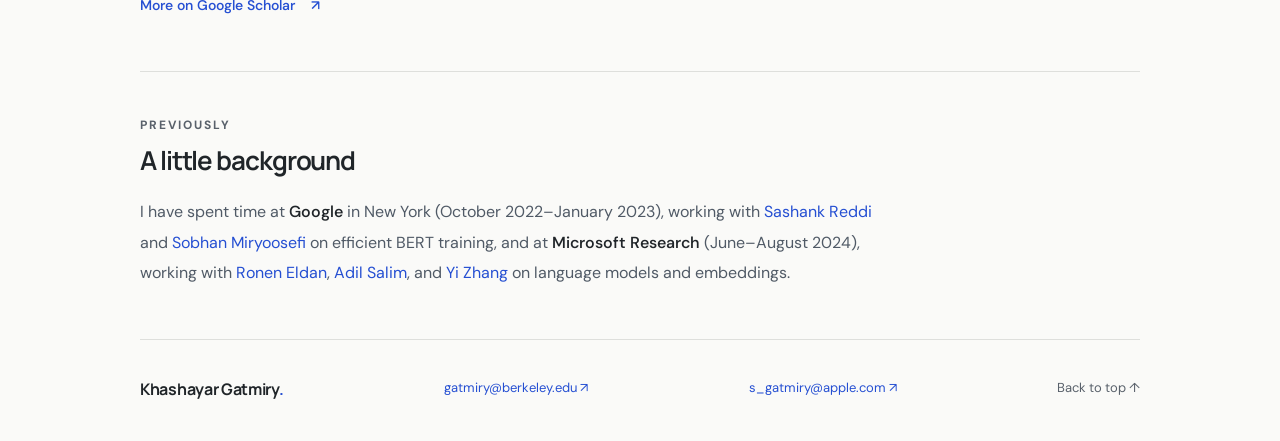
==== commit c94b8505: "Remove Mikhail Belkin from ATC author list" ====
--- a/index.html
+++ b/index.html
@@ -3,7 +3,7 @@
 <body><a class="skip" href="#main">Skip to content</a><header class="site-header"><div class="nav-wrap"><a class="wordmark" href="#about" aria-label="Khashayar Gatmiry home">kg<span>.</span></a><nav aria-label="Main navigation"><a class="nav-link active" href="#about">About</a><a class="nav-link" href="#research">Research</a><a class="nav-link" href="#publications">Publications</a><a class="cv-nav" href="pdfs/CV.pdf" target="_blank" rel="noopener">CV <span aria-hidden="true">↗</span></a></nav></div></header>
 <main id="main"><section class="intro" id="about"><div class="intro-copy"><h1>Khashayar<br><span>Gatmiry</span><span class="name-dot">.</span></h1><p>Hi there! I am a postdoctoral researcher at the <strong><a href="https://simons.berkeley.edu/" target="_blank" rel="noopener">Simons Institute at UC Berkeley</a></strong>, hosted and advised by <a href="https://www.stat.berkeley.edu/~bartlett/" target="_blank" rel="noopener">Peter Bartlett</a>, where I also work closely with <a href="https://jasondlee88.github.io/" target="_blank" rel="noopener">Jason Lee</a> and <a href="https://nika-haghtalab.com/" target="_blank" rel="noopener">Nika Haghtalab</a>. I am a part-time researcher on <strong>Apple’s Machine Learning Research (MLR) team</strong>, working with <a href="https://abbelab.ai/" target="_blank" rel="noopener">Emmanuel Abbe</a> and <a href="https://bengio.abracadoudou.com/" target="_blank" rel="noopener">Samy Bengio</a>. I am also a member of the Berkeley Artificial Intelligence Research (BAIR) Lab.</p><p>My research explores new training paradigms to advance the reasoning capabilities of large language models while making them more interpretable and safer.</p><p>Previously, I completed my PhD in <a href="https://www.csail.mit.edu/">EECS at MIT</a>, where I was fortunate to be advised by <a href="https://people.csail.mit.edu/stefje/">Stefanie Jegelka</a> and <a href="https://people.csail.mit.edu/kelner/">Jonathan Adam Kelner</a>. My doctoral research focused on optimization for modern deep learning, diffusion models, and fundamental problems in machine learning theory.</p><div class="socials"><a href="mailto:gatmiry@berkeley.edu">Berkeley email ↗</a><a href="mailto:s_gatmiry@apple.com">Apple email ↗</a><a href="https://scholar.google.com/citations?user=w8XocYQAAAAJ&amp;hl=en" target="_blank" rel="noopener">Google Scholar ↗</a><a href="https://github.com/gatmiry" target="_blank" rel="noopener">GitHub ↗</a></div></div><aside class="portrait-block"><div class="portrait-frame"><img src="assets/portrait-new.jpeg" alt="Khashayar Gatmiry" width="1536" height="2048" fetchpriority="high"></div><div class="affiliation-logos" aria-label="Research affiliations"><div class="academic-logos"><a class="affiliation-berkeley-seal" href="https://www.berkeley.edu/" target="_blank" rel="noopener" aria-label="University of California, Berkeley"><img src="assets/berkeley-seal.png" alt="University of California, Berkeley seal" loading="lazy" decoding="async"></a><a class="affiliation-mit" href="https://www.mit.edu/" target="_blank" rel="noopener" aria-label="Massachusetts Institute of Technology"><img src="assets/mit-mark.svg" alt="MIT" loading="lazy" decoding="async"></a></div><a class="affiliation-apple" href="https://machinelearning.apple.com/" target="_blank" rel="noopener" aria-label="Apple Machine Learning Research"><img class="apple-affiliation-image" src="assets/apple-mark.svg" alt="" loading="lazy" decoding="async"></a></div></aside></section>
 <section id="news" class="publications-section news-section" aria-labelledby="news-title"><div class="section-heading"><h2 id="news-title">News</h2></div><ul class="news-list"><li><time datetime="2026-10">October 2026</time><p>I presented our work on <a href="https://arxiv.org/abs/2609.19717" target="_blank" rel="noopener">Abstract Token Curriculum (ATC)</a> at the <a href="https://math.mit.edu/~rigollet/Aspen26/" target="_blank" rel="noopener">Aspen Meeting on Foundation Models</a> in Aspen, Colorado, discussing how models can learn internal reasoning representations through a curriculum of increasingly challenging tasks.</p></li><li><time datetime="2026-04">April 2026</time><p>Our paper <a href="https://arxiv.org/abs/2601.10708" target="_blank" rel="noopener">High-accuracy and dimension-free sampling with diffusions</a> was selected for an <strong>oral presentation at ICML 2026</strong> (awarded to fewer than 1% of all submissions).</p></li><li><time datetime="2025-08">August 2025</time><p>I completed my PhD in Computer Science at MIT and began a postdoctoral position at the Simons Institute at UC Berkeley, alongside a part-time research role on Apple’s Machine Learning Research team.</p></li></ul></section>
-<section id="recent-work" class="publications-section recent-work" aria-labelledby="recent-title"><div class="section-heading"><h2 id="recent-title">Recent work</h2></div><div class="recent-list"><article class="recent-item recent-item-with-figure"><span class="recent-number" aria-hidden="true">01</span><div><h3><a href="https://arxiv.org/abs/2609.19717" target="_blank" rel="noopener">Learn Your Own Thoughts: Abstract Token Curriculum</a></h3><ul class="research-tags" aria-label="Research topics"><li class="research-tag research-tag-latent">Latent reasoning</li><li class="research-tag research-tag-interpretability">Interpretability</li><li class="research-tag research-tag-representation">Representation learning</li></ul><p class="authors"><strong>Khashayar Gatmiry</strong>, Parsa Mirtaheri, Avrajit Ghosh, Jason D. Lee, Nika Haghtalab, Mikhail Belkin, Emmanuel Abbe, Peter Bartlett</p><div class="paper-meta"><span>Preprint · Submitted to ICLR 2027</span><a class="paper-link" href="https://arxiv.org/abs/2609.19717" target="_blank" rel="noopener" aria-label="Read Learn Your Own Thoughts: Abstract Token Curriculum">Paper ↗</a></div></div><figure class="recent-figure"><a data-paper-dialog="atc-dialog" aria-haspopup="dialog" aria-controls="atc-dialog" class="recent-figure-link" href="assets/papers/atc-overview.png" target="_blank" rel="noopener" aria-label="Expand the Abstract Token Curriculum diagram and read the abstract"><img src="assets/papers/atc-overview.png" alt="Abstract Token Curriculum architecture: input embeddings feed a sequence of abstract tokens, with last-layer hidden embeddings passed between reasoning steps and a final linear prediction head." width="1772" height="514" loading="lazy" decoding="async"></a><figcaption><span>Abstract Token Curriculum · Method overview</span><a data-paper-dialog="atc-dialog" aria-haspopup="dialog" aria-controls="atc-dialog" href="assets/papers/atc-overview.png" target="_blank" rel="noopener">View full size ↗</a></figcaption></figure></article>
+<section id="recent-work" class="publications-section recent-work" aria-labelledby="recent-title"><div class="section-heading"><h2 id="recent-title">Recent work</h2></div><div class="recent-list"><article class="recent-item recent-item-with-figure"><span class="recent-number" aria-hidden="true">01</span><div><h3><a href="https://arxiv.org/abs/2609.19717" target="_blank" rel="noopener">Learn Your Own Thoughts: Abstract Token Curriculum</a></h3><ul class="research-tags" aria-label="Research topics"><li class="research-tag research-tag-latent">Latent reasoning</li><li class="research-tag research-tag-interpretability">Interpretability</li><li class="research-tag research-tag-representation">Representation learning</li></ul><p class="authors"><strong>Khashayar Gatmiry</strong>, Parsa Mirtaheri, Avrajit Ghosh, Jason D. Lee, Nika Haghtalab, Emmanuel Abbe, Peter Bartlett</p><div class="paper-meta"><span>Preprint · Submitted to ICLR 2027</span><a class="paper-link" href="https://arxiv.org/abs/2609.19717" target="_blank" rel="noopener" aria-label="Read Learn Your Own Thoughts: Abstract Token Curriculum">Paper ↗</a></div></div><figure class="recent-figure"><a data-paper-dialog="atc-dialog" aria-haspopup="dialog" aria-controls="atc-dialog" class="recent-figure-link" href="assets/papers/atc-overview.png" target="_blank" rel="noopener" aria-label="Expand the Abstract Token Curriculum diagram and read the abstract"><img src="assets/papers/atc-overview.png" alt="Abstract Token Curriculum architecture: input embeddings feed a sequence of abstract tokens, with last-layer hidden embeddings passed between reasoning steps and a final linear prediction head." width="1772" height="514" loading="lazy" decoding="async"></a><figcaption><span>Abstract Token Curriculum · Method overview</span><a data-paper-dialog="atc-dialog" aria-haspopup="dialog" aria-controls="atc-dialog" href="assets/papers/atc-overview.png" target="_blank" rel="noopener">View full size ↗</a></figcaption></figure></article>
 <article class="recent-item recent-item-with-figure"><span class="recent-number" aria-hidden="true">02</span><div><h3><a href="https://arxiv.org/abs/2609.37633" target="_blank" rel="noopener">RLTL;DR: Self-improvement by Internalizing Self-generated Feedback</a></h3><ul class="research-tags" aria-label="Research topics"><li class="research-tag research-tag-rl">Reinforcement learning</li><li class="research-tag research-tag-representation">Representation learning</li></ul><p class="authors">Michael Kirchhof, Eleonora Gualdoni, Andrew Szot, <strong>Khashayar Gatmiry</strong>, Aryo Lotfi, Omar Attia, Abbas Kazerouni, Sanjoy Chowdhury, Alexander T Toshev</p><div class="paper-meta"><span>Preprint · Submitted to ICLR 2027</span><a class="paper-link" href="https://arxiv.org/abs/2609.37633" target="_blank" rel="noopener" aria-label="Read RLTL;DR: Self-improvement by Internalizing Self-generated Feedback">Paper ↗</a></div></div><figure class="recent-figure"><a class="recent-figure-link" href="assets/papers/rltldr-overview.png" data-paper-dialog="rltldr-dialog" aria-haspopup="dialog" aria-controls="rltldr-dialog" aria-label="Expand the RLTL;DR figure and read about this work"><img src="assets/papers/rltldr-overview.png" width="1224" height="1274" loading="lazy" decoding="async" alt="An agent retries a task, writes short insights after failed attempts, reuses those insights, and eventually succeeds without them."></a><figcaption><a href="assets/papers/rltldr-overview.png" data-paper-dialog="rltldr-dialog" aria-haspopup="dialog" aria-controls="rltldr-dialog">View full size ↗</a></figcaption></figure></article>
 <article class="recent-item recent-item-with-figure"><span class="recent-number" aria-hidden="true">03</span><div><h3><a href="https://arxiv.org/abs/2610.39264" target="_blank" rel="noopener">Online Dense Reinforcement Learning with Planning-Grounding Agent for UI Navigation on Live iOS Apps</a></h3><ul class="research-tags" aria-label="Research topics"><li class="research-tag research-tag-rl">Reinforcement learning</li><li class="research-tag research-tag-visual">Visual reasoning</li></ul><p class="authors">Peitong Duan, <strong>Khashayar Gatmiry</strong>, Jeffrey Nichols, Samy Bengio, Emmanuel Abbe</p><div class="paper-meta"><span>Preprint · Submitted to ICLR 2027</span><a class="paper-link" href="https://arxiv.org/abs/2610.39264" target="_blank" rel="noopener" aria-label="Read Online Dense Reinforcement Learning with Planning-Grounding Agent for UI Navigation on Live iOS Apps">Paper ↗</a></div></div><figure class="recent-figure"><a class="recent-figure-link" href="assets/papers/uinavbench-success-rates.webp" data-paper-dialog="uinav-dialog" aria-haspopup="dialog" aria-controls="uinav-dialog" aria-label="Expand the UINavBench chart and read about UI Navigation"><img src="assets/papers/uinavbench-success-rates.webp" width="1774" height="887" loading="lazy" decoding="async" alt="UINavBench success rates: SFT 16.7%, terminal-only PPO 17.6%, dense-reward PPO 25.5%, and GiGPPO 30.4%, alongside external baselines."></a><figcaption><a href="assets/papers/uinavbench-success-rates.webp" data-paper-dialog="uinav-dialog" aria-haspopup="dialog" aria-controls="uinav-dialog">View full size ↗</a></figcaption></figure></article>
 <article class="recent-item recent-item-with-figure"><span class="recent-number" aria-hidden="true">04</span><div><h3><a href="https://arxiv.org/abs/2610.26974" target="_blank" rel="noopener">Transformers Learn Two Competing Sorting Algorithms, and Only One Length-Generalizes</a></h3><ul class="research-tags" aria-label="Research topics"><li class="research-tag research-tag-interpretability">Interpretability</li></ul><p class="authors"><strong>Khashayar Gatmiry</strong>, Nathan W. Henry, Chloe H. Su, Shan Chen, Melanie Weber, Emmanuel Abbe, Samy Bengio, Jonathan A. Kelner, Peter Bartlett</p><div class="paper-meta"><span>Preprint · Submitted to ICLR 2027</span><a class="paper-link" href="https://arxiv.org/abs/2610.26974" target="_blank" rel="noopener" aria-label="Read Transformers Learn Two Competing Sorting Algorithms, and Only One Length-Generalizes">Paper ↗</a></div></div><figure class="recent-figure"><a class="recent-figure-link" href="assets/papers/sorting-attention.png" data-paper-dialog="sorting-dialog" aria-haspopup="dialog" aria-controls="sorting-dialog" aria-label="Expand the sorting attention illustration and read about this work"><img src="assets/papers/sorting-attention.png" width="1536" height="1024" loading="lazy" decoding="async" alt="Two-layer sorting attention: the first layer favors 5 while also attending to 3; the second layer concentrates on 3, the correct next number."></a><figcaption><a href="assets/papers/sorting-attention.png" data-paper-dialog="sorting-dialog" aria-haspopup="dialog" aria-controls="sorting-dialog">View full size ↗</a></figcaption></figure></article>
